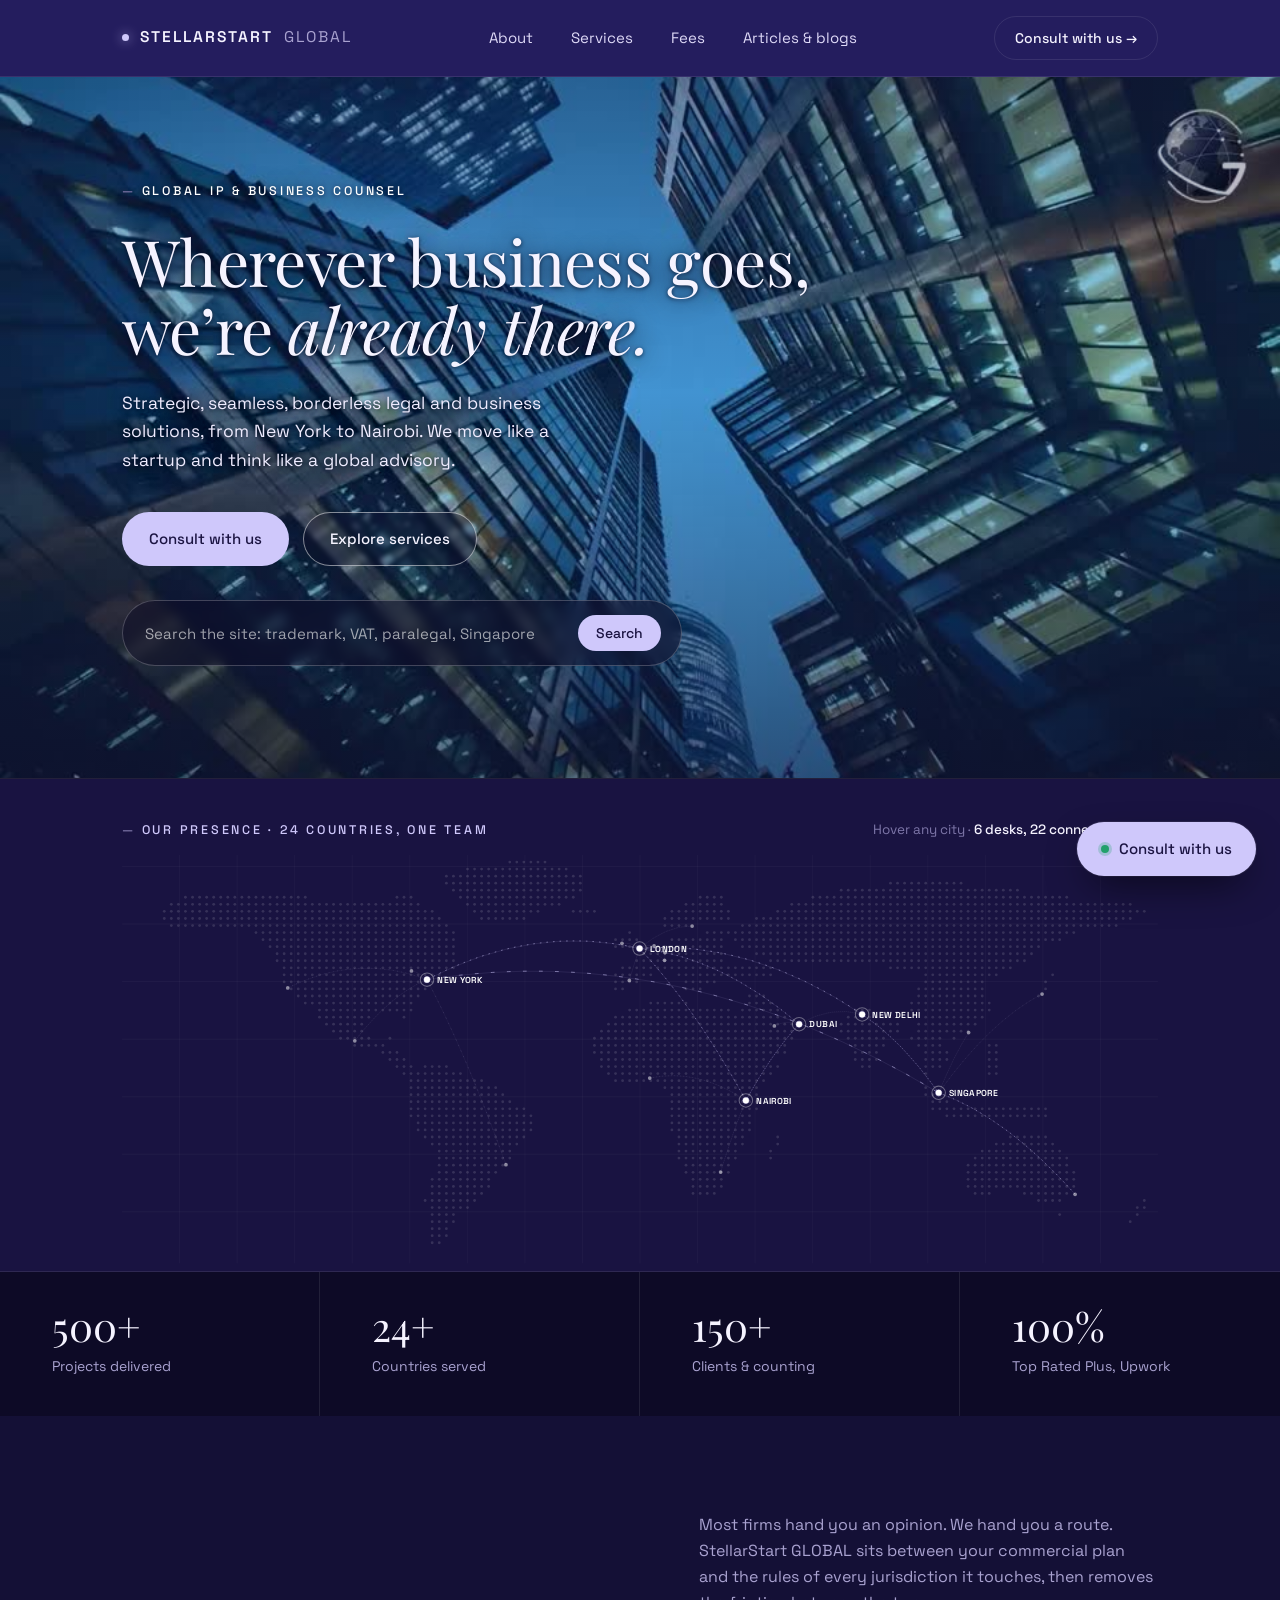
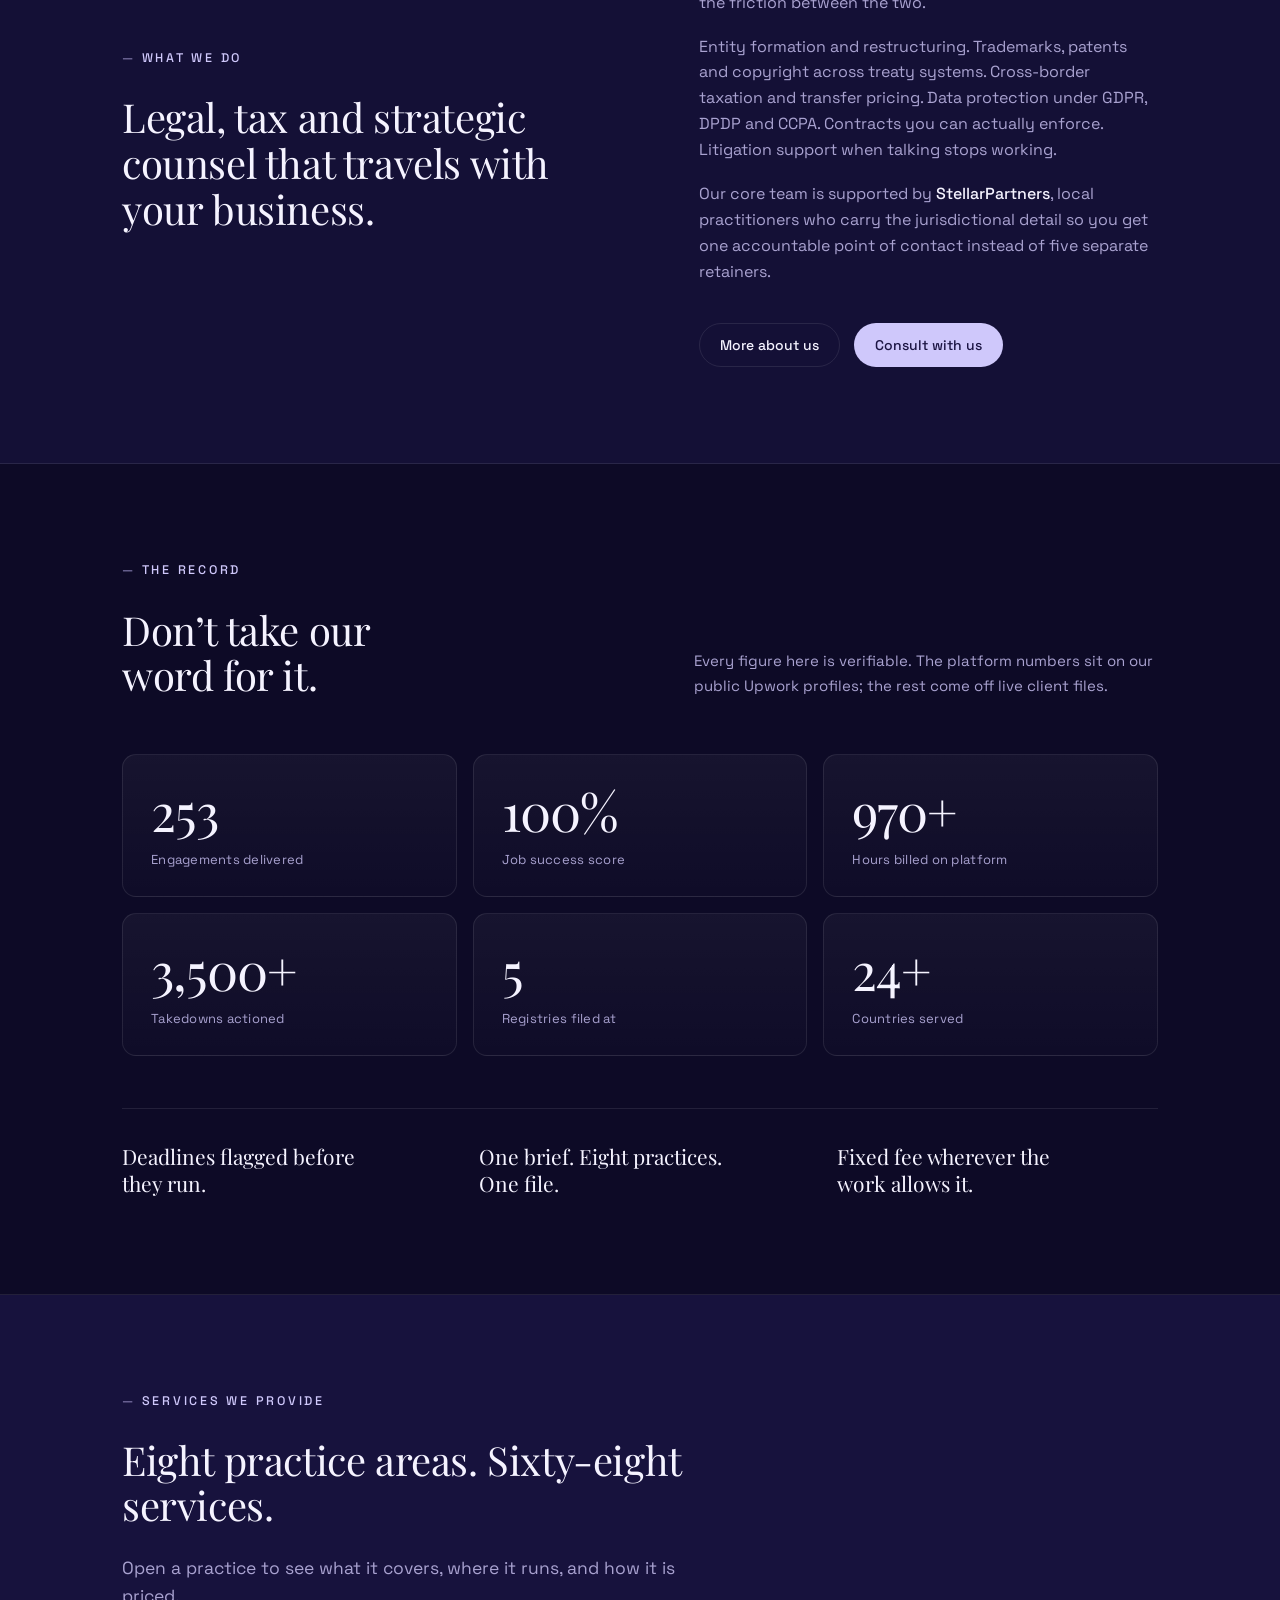
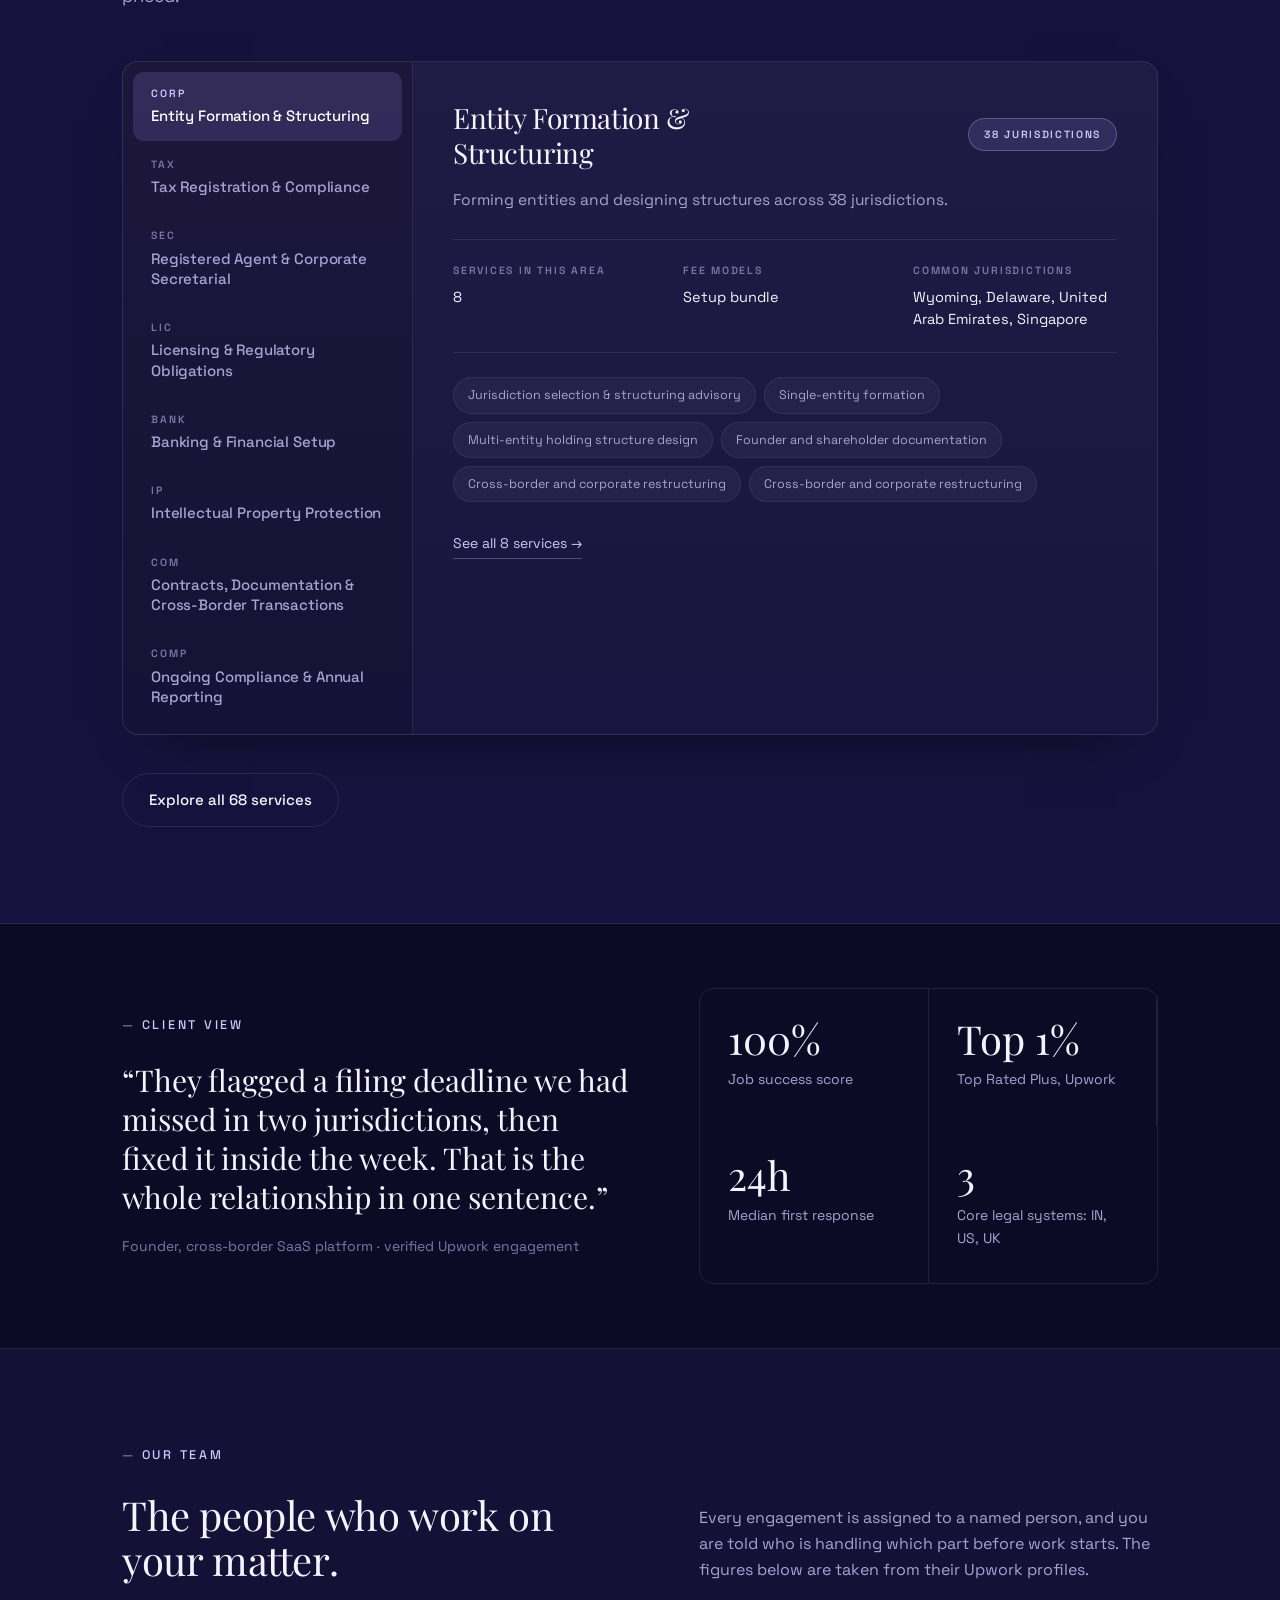
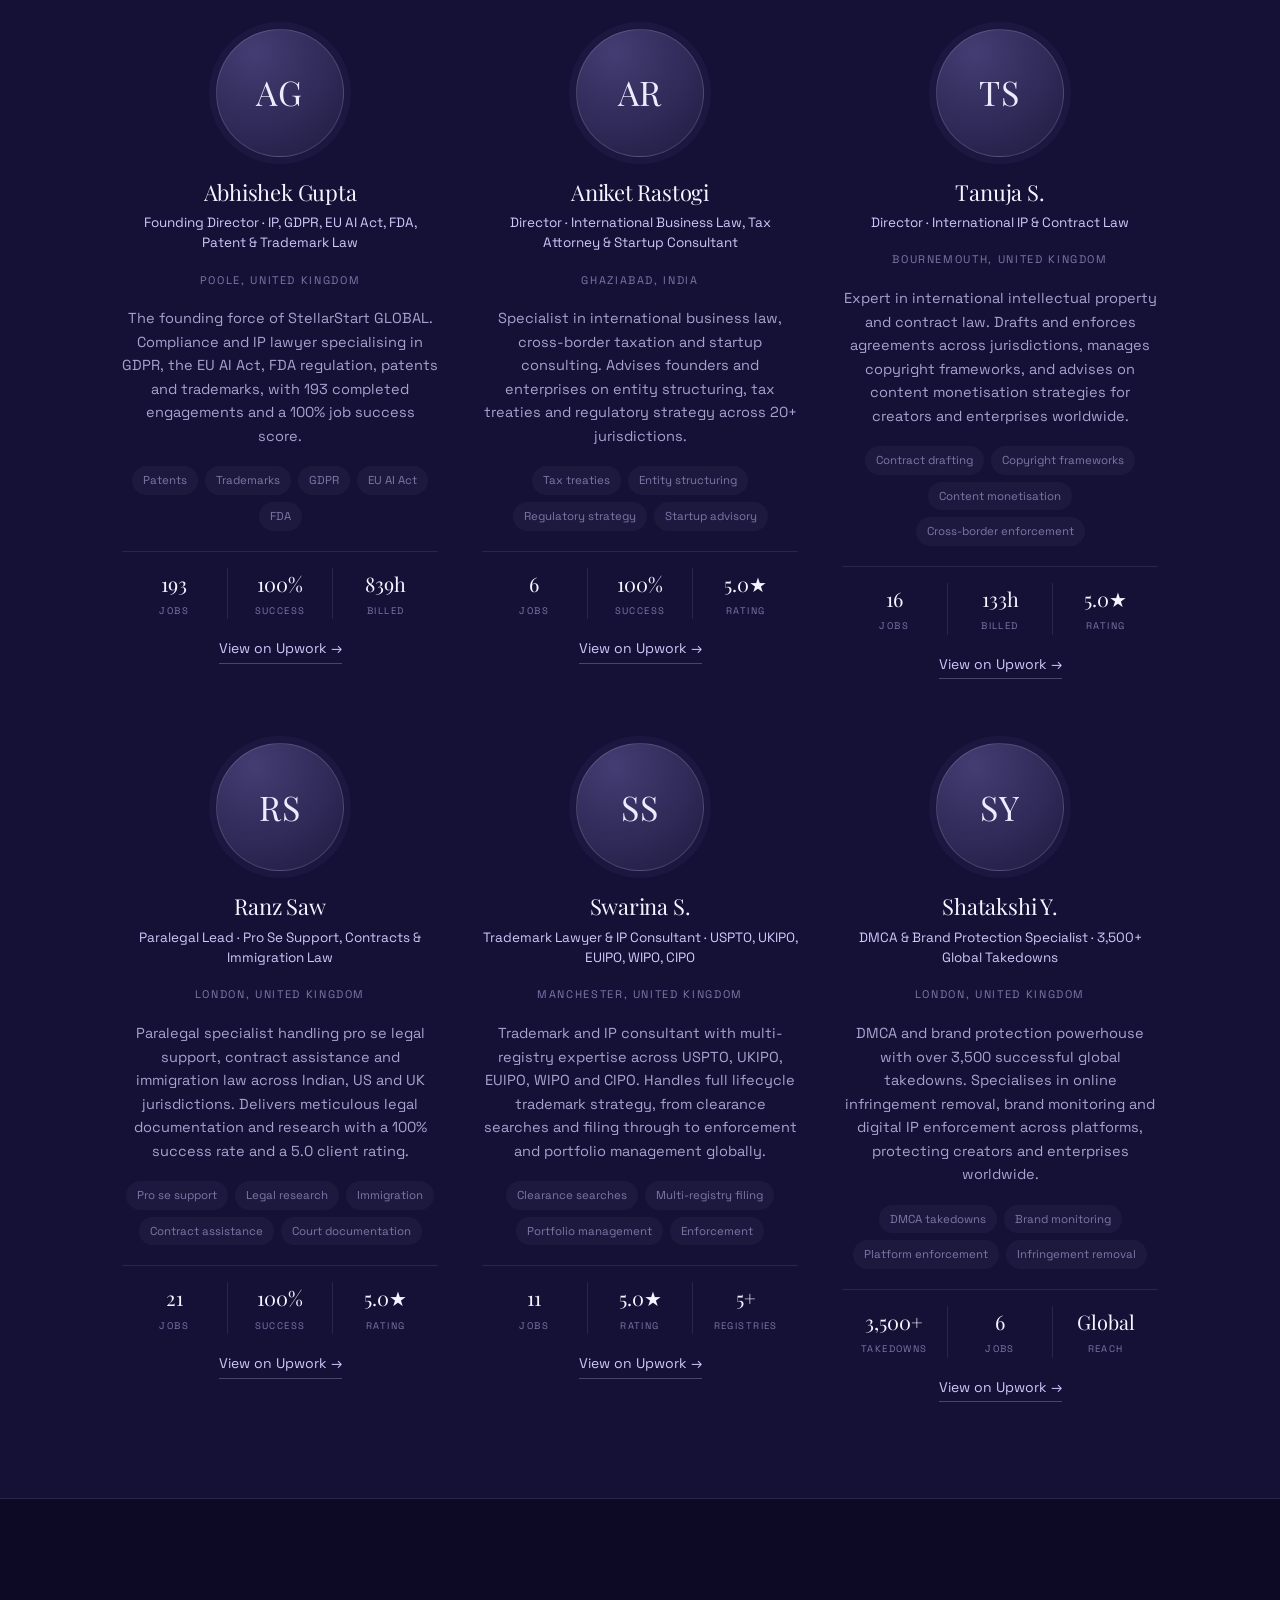
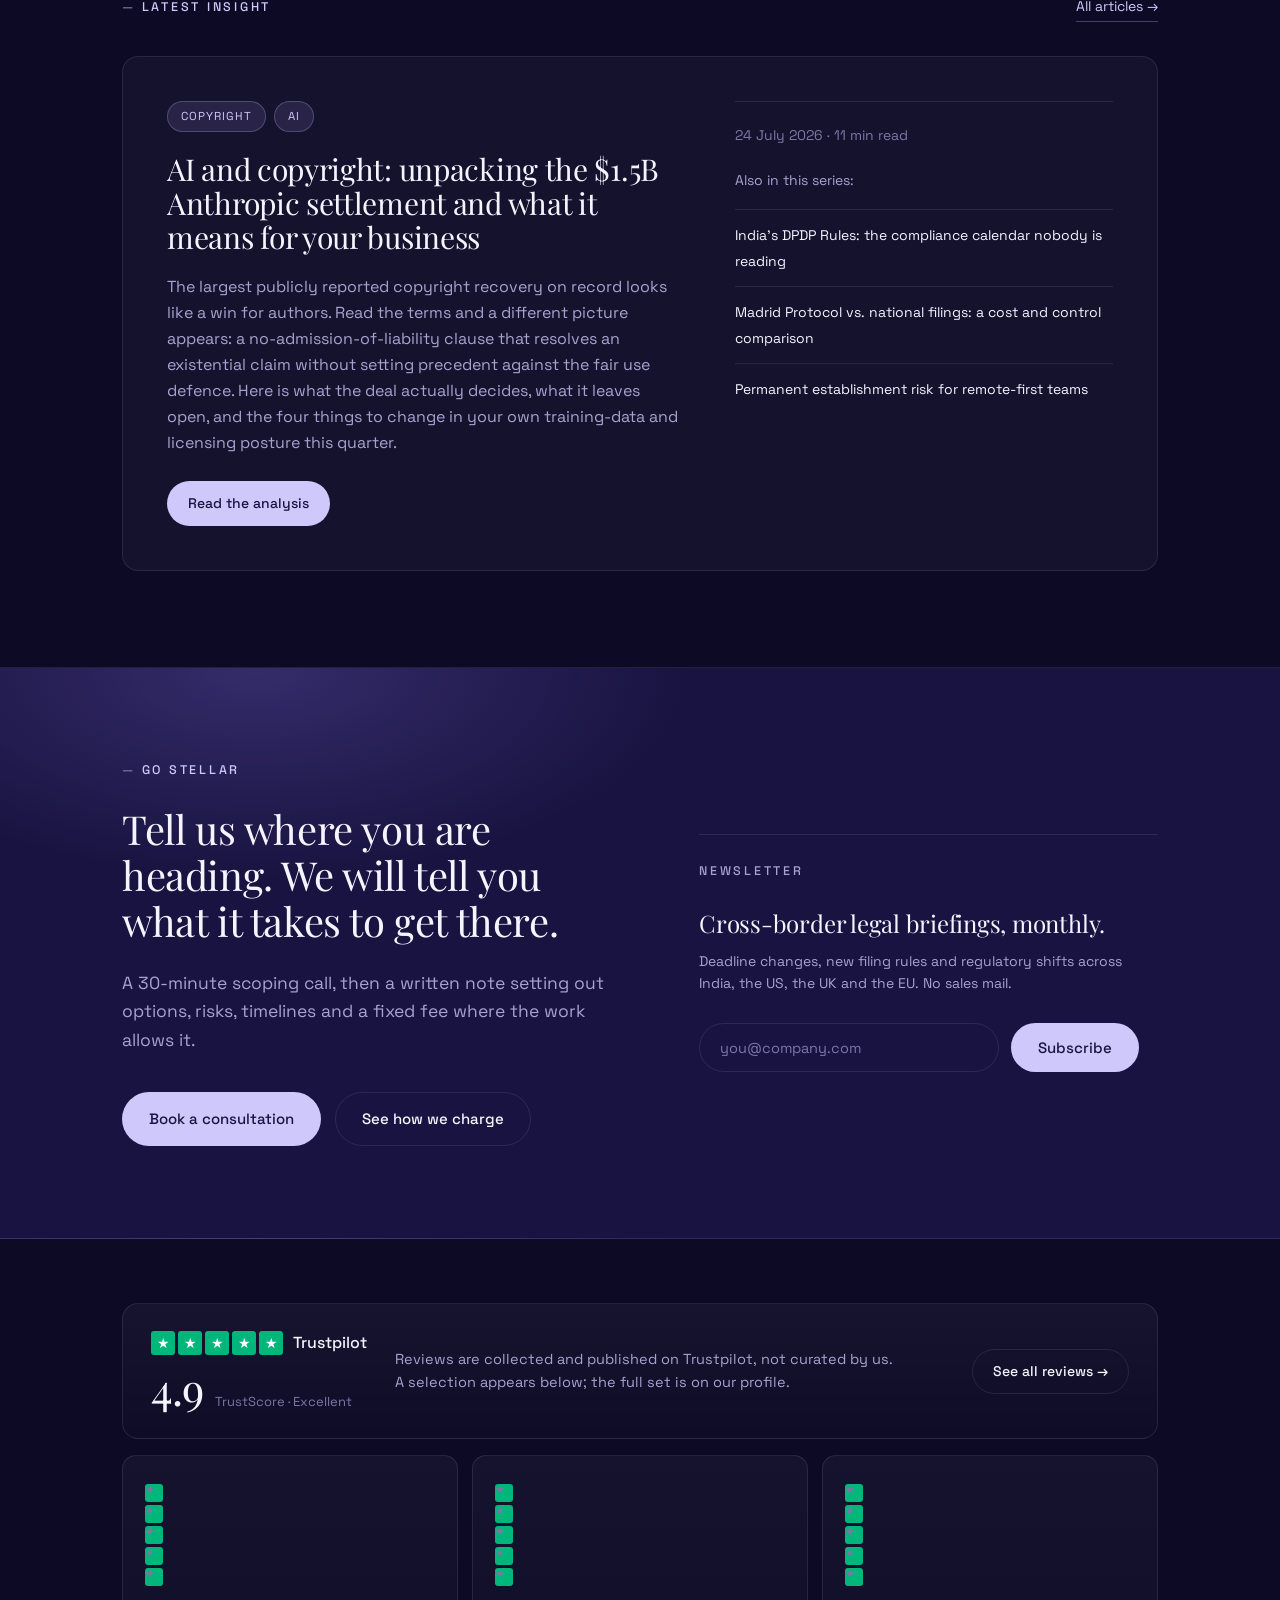
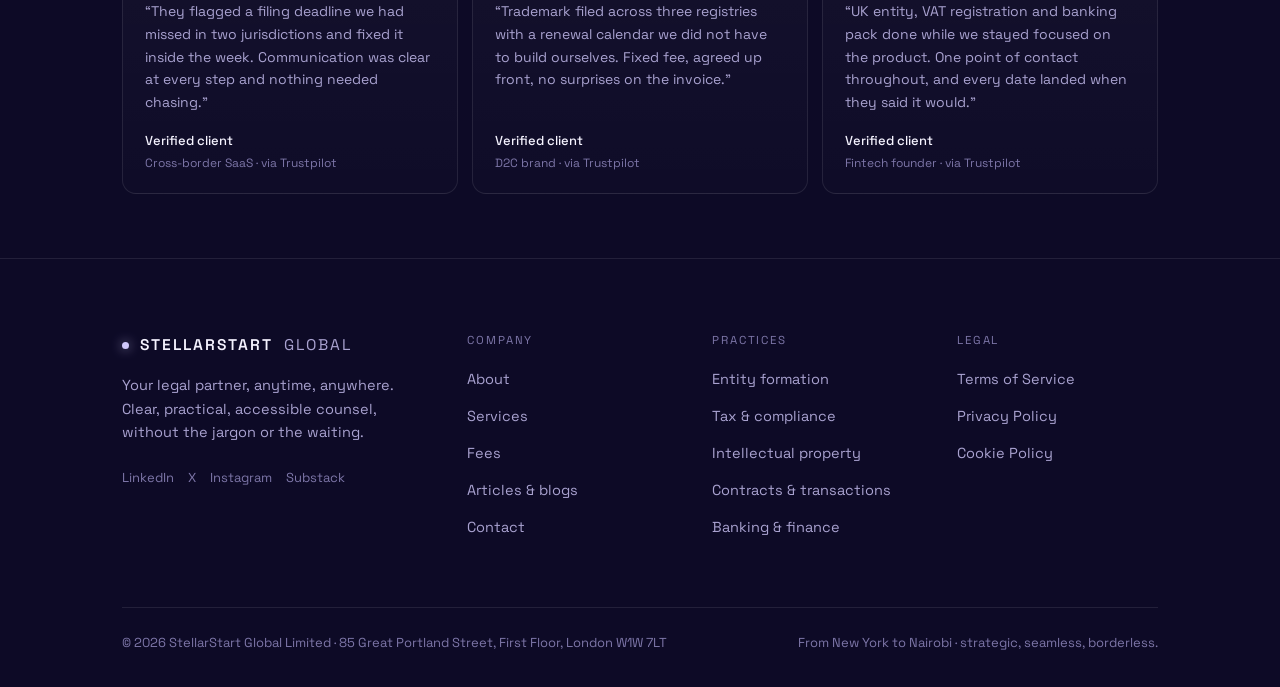
==== index.html @ 302c0da2 "First Commit" ====
<!DOCTYPE html>
<html lang="en">
<head>
<meta charset="utf-8">
<meta name="viewport" content="width=device-width, initial-scale=1">
<title>StellarStart GLOBAL · Global IP &amp; Business Counsel</title>
<meta name="description" content="Cross-border IP protection, entity formation, taxation, regulatory compliance and litigation support. UK-headquartered, delivering in 24+ countries through our StellarPartners network.">
<link rel="preconnect" href="https://fonts.googleapis.com">
<link rel="preconnect" href="https://fonts.gstatic.com" crossorigin>
<link href="https://fonts.googleapis.com/css2?family=IBM+Plex+Mono:wght@400;500&amp;family=Playfair+Display:ital,wght@0,400;0,500;1,400&amp;family=Space+Grotesk:wght@400;500;600&amp;display=swap" rel="stylesheet">
<style>
/* ==========================================================================
   StellarStart GLOBAL — design system
   Palette, type and layout primitives extracted from the approved homepage
   layout. Every page loads this one file.
   ========================================================================== */

:root{
  /* Surfaces (dark indigo stack, lightest at the top of the page) */
  --nav:        #241d5e;
  --hero:       #1e1750;
  --hero-2:     #191341;
  --panel:      #141036;
  --panel-2:    #17123d;
  --deep:       #0d0a26;

  /* Ink */
  --text:       #f5f3ff;
  --muted:      #a9a2d0;
  --muted-dim:  #7d76a8;

  /* Accent */
  --accent:     #cfc8fb;
  --accent-2:   #a99cf5;
  --accent-ink: #1b1442;

  /* Lines & fills */
  --line:       rgba(255,255,255,.09);
  --line-soft:  rgba(255,255,255,.055);
  --fill:       rgba(255,255,255,.035);
  --fill-2:     rgba(255,255,255,.06);

  /* Type */
  --serif: "Playfair Display", "Iowan Old Style", Georgia, "Times New Roman", serif;
  --sans: "Space Grotesk", -apple-system, BlinkMacSystemFont, "Segoe UI", Helvetica, Arial, sans-serif;
  --mono: "IBM Plex Mono", ui-monospace, SFMono-Regular, Menlo, Consolas, monospace;

  /* Metrics */
  --gutter: 52px;
  --max: 1140px;
  --radius: 4px;
}

*,*::before,*::after{ box-sizing:border-box; }

html{ scroll-behavior:smooth; }

body{
  margin:0;
  background:var(--deep);
  color:var(--text);
  font-family:var(--sans);
  font-size:16px;
  line-height:1.62;
  -webkit-font-smoothing:antialiased;
  text-rendering:optimizeLegibility;
}

img,svg,video{ max-width:100%; display:block; }
a{ color:inherit; text-decoration:none; }

/* --------------------------------------------------------------- layout -- */
.wrap{ max-width:var(--max); margin:0 auto; padding:0 var(--gutter); }
.band{ border-bottom:1px solid var(--line); }
.band--hero{ background:var(--hero); }
.band--panel{ background:var(--panel); }
.band--panel2{ background:var(--panel-2); }
.band--deep{ background:var(--deep); }
.pad{ padding:96px 0; }
.pad-sm{ padding:64px 0; }
.pad-lg{ padding:130px 0; }

.grid{ display:grid; gap:34px; }
.g2{ grid-template-columns:repeat(2,1fr); }
.g3{ grid-template-columns:repeat(3,1fr); }
.g4{ grid-template-columns:repeat(4,1fr); }
.split{ display:grid; grid-template-columns:1.05fr .95fr; gap:70px; align-items:center; }
.split--wide{ grid-template-columns:.85fr 1.15fr; }

/* ----------------------------------------------------------------- type -- */
.eyebrow{
  font-size:12.5px;
  letter-spacing:.22em;
  text-transform:uppercase;
  color:var(--accent);
  margin:0 0 26px;
  font-weight:500;
}
.eyebrow::before{ content:"\2014\00a0"; color:var(--muted-dim); }
.eyebrow--plain::before{ content:none; }
.eyebrow--muted{ color:var(--muted); }

h1,h2,h3,h4{ font-family:var(--serif); font-weight:400; letter-spacing:-.01em; margin:0; }
h1{ font-size:clamp(38px,5.2vw,64px); line-height:1.06; }
h2{ font-size:clamp(28px,3.4vw,40px); line-height:1.14; }
h3{ font-size:22px; line-height:1.25; }
h4{ font-size:18px; line-height:1.3; }
em{ font-style:italic; }

.lede{ font-size:17.5px; color:var(--muted); max-width:52ch; margin:26px 0 0; }
.lede--tight{ max-width:44ch; }
p{ margin:0 0 18px; }
p:last-child{ margin-bottom:0; }
.body-copy{ color:var(--muted); }
.body-copy strong{ color:var(--text); font-weight:500; }
.small{ font-size:14px; }
.dim{ color:var(--muted-dim); }
.accent{ color:var(--accent); }

.rule{ height:1px; background:var(--line); border:0; margin:0; }

/* --------------------------------------------------------------- buttons -- */
.btn{
  display:inline-flex; align-items:center; gap:9px;
  font-family:var(--sans); font-size:15px; font-weight:500;
  padding:14px 26px; border-radius:100px;
  border:1px solid transparent; cursor:pointer;
  transition:background .18s ease, border-color .18s ease, color .18s ease, transform .18s ease;
}
.btn:hover{ transform:translateY(-1px); }
.btn--solid{ background:var(--accent); color:var(--accent-ink); }
.btn--solid:hover{ background:#e3defd; }
.btn--ghost{ border-color:var(--line); color:var(--text); }
.btn--ghost:hover{ border-color:rgba(255,255,255,.3); background:var(--fill); }
.btn--sm{ padding:10px 20px; font-size:14px; }
.btn-row{ display:flex; flex-wrap:wrap; gap:14px; margin-top:38px; }

.txtlink{
  display:inline-flex; align-items:center; gap:8px;
  font-size:14px; color:var(--accent);
  border-bottom:1px solid rgba(207,200,251,.28);
  padding-bottom:3px;
  transition:border-color .18s ease;
}
.txtlink:hover{ border-color:var(--accent); }

/* ------------------------------------------------------------------ nav -- */
.nav{
  background:var(--nav);
  border-bottom:1px solid var(--line);
  position:sticky; top:0; z-index:60;
}
.nav__in{
  max-width:var(--max); margin:0 auto;
  padding:0 var(--gutter);
  height:76px;
  display:flex; align-items:center; justify-content:space-between;
}
.logo{ display:flex; align-items:center; gap:11px; font-size:15.5px; letter-spacing:.13em; }
.logo b{ font-weight:600; text-transform:uppercase; }
.logo span{ color:var(--muted); text-transform:uppercase; font-weight:400; }
.logo::before{
  content:""; width:7px; height:7px; border-radius:50%;
  background:var(--accent); box-shadow:0 0 12px rgba(207,200,251,.7);
}
.nav__links{ display:flex; align-items:center; gap:38px; }
.nav__links a{ font-size:15px; color:#ded9f7; transition:color .18s ease; }
.nav__links a:hover,.nav__links a[aria-current="page"]{ color:#fff; }
.nav__toggle{
  display:none; background:none; border:1px solid var(--line);
  border-radius:4px; color:var(--text); padding:7px 11px; cursor:pointer;
}

/* ----------------------------------------------------------------- hero -- */
.hero{
  background:
    radial-gradient(900px 480px at 12% -12%, rgba(140,124,235,.30), transparent 62%),
    radial-gradient(700px 420px at 92% 8%, rgba(88,74,178,.20), transparent 60%),
    var(--hero);
  border-bottom:1px solid var(--line);
  padding:104px 0 112px;
}
.hero--page{ padding:88px 0 92px; }
.hero h1{ max-width:19ch; }
.hero--page h1{ max-width:26ch; }

/* --------------------------------------------------------------- presence -- */
.presence{ background:var(--hero-2); border-bottom:1px solid var(--line); padding:40px 0 8px; }
.presence__head{
  display:flex; align-items:baseline; justify-content:space-between;
  gap:20px; flex-wrap:wrap; margin-bottom:14px;
}
.presence__head .eyebrow{ margin:0; }
.presence__note{ font-size:13.5px; color:var(--muted-dim); }
.presence__note b{ color:var(--text); font-weight:500; }
.map{ position:relative; }
.map svg{ width:100%; height:auto; overflow:visible; }
.map__dot{ fill:rgba(255,255,255,.13); }
.map__pin{ fill:#fff; }
.map__pin-ring{ fill:none; stroke:rgba(255,255,255,.35); }
.map__arc{ fill:none; stroke:rgba(207,200,251,.17); stroke-width:.55; }
.map__arc--minor{ stroke:rgba(255,255,255,.07); stroke-width:.45; }
.map__pin--minor{ fill:rgba(255,255,255,.5); }
/* travelling pulse, positioned frame by frame in stellar.js */
.map__comet{ pointer-events:none; }
.map__halo{ fill:url(#ssGlow); }
.map__core{ fill:#fff; }
.map__tail{ fill:#cfc8fb; }
.map__ping{
  fill:none; stroke:rgba(207,200,251,.75); stroke-width:.7;
  transform-box:fill-box; transform-origin:center;
  animation:map-ping 4.2s ease-out infinite;
}
@keyframes map-ping{
  0%{ r:3; opacity:.7; }
  60%{ r:12; opacity:0; }
  100%{ r:12; opacity:0; }
}
@media (prefers-reduced-motion:reduce){
  .map__ping{ animation:none; opacity:0; }
  .map__comet{ display:none; }
}

/* continuous flow along the corridors */
.map__flow{
  fill:none; stroke:var(--accent); stroke-width:.5;
  stroke-dasharray:.7 2.3; stroke-linecap:butt;
  animation:map-flow 3.2s linear infinite;
}
@keyframes map-flow{ to{ stroke-dashoffset:-3; } }
.map__flow--faint{ stroke:rgba(207,200,251,.28); stroke-width:.4; animation-duration:4.6s; }

/* hero with a video plate behind it */
.hero--video{ position:relative; overflow:hidden; isolation:isolate; }
.hero__vid{
  position:absolute; inset:0; width:100%; height:100%;
  object-fit:cover; z-index:-2; opacity:.42;
}
.hero__scrim{
  position:absolute; inset:0; z-index:-1;
  background:
    linear-gradient(90deg, rgba(30,23,80,.94) 0%, rgba(30,23,80,.72) 45%, rgba(30,23,80,.42) 100%),
    linear-gradient(180deg, rgba(36,29,94,.85) 0%, rgba(30,23,80,.35) 40%, rgba(13,10,38,.9) 100%);
}
@media (max-width:700px){
  .hero__vid{ opacity:.3; }
  .hero__scrim{ background:linear-gradient(180deg, rgba(36,29,94,.9), rgba(13,10,38,.94)); }
}
@media (prefers-reduced-motion:reduce){
  .map__flow{ animation:none; }
  .hero__vid{ display:none; }
}
.map__label{
  font-family:var(--sans); font-size:8.4px; font-weight:600;
  fill:#fff; letter-spacing:.04em;
}
.map__tip{
  position:absolute; pointer-events:none; opacity:0;
  transform:translate(-50%,-130%);
  background:var(--deep); border:1px solid var(--line);
  padding:9px 13px; border-radius:4px; min-width:150px;
  transition:opacity .15s ease;
}
.map__tip.on{ opacity:1; }
.map__tip b{ display:block; font-size:13px; }
.map__tip span{ font-size:11.5px; color:var(--muted); }

/* ---------------------------------------------------------------- stats -- */
.stats{
  display:grid; grid-template-columns:repeat(4,1fr);
  background:var(--deep);
}
.stats__cell{
  padding:34px var(--gutter) 38px;
  border-right:1px solid var(--line);
}
.stats__cell:last-child{ border-right:0; }
.stats__n{ font-family:var(--serif); font-size:40px; line-height:1; }
.stats__k{ font-size:14px; color:var(--muted); margin-top:9px; }
.stats--boxed{ border:1px solid var(--line); background:transparent; }
.stats--boxed .stats__cell{ padding:30px 28px 34px; }

/* ---------------------------------------------------------------- cards -- */
.card{
  border:1px solid var(--line);
  background:var(--fill);
  padding:32px 30px 34px;
  transition:border-color .2s ease, background .2s ease, transform .2s ease;
}
.card:hover{ border-color:rgba(255,255,255,.2); background:var(--fill-2); transform:translateY(-2px); }
.card__no{
  font-family:var(--serif); font-size:14px; color:var(--accent);
  letter-spacing:.08em; margin-bottom:18px;
}
.card h3{ margin-bottom:12px; }
.card p{ color:var(--muted); font-size:15px; }
.card__foot{ margin-top:22px; }

.tag{
  display:inline-block; font-size:11px; letter-spacing:.14em;
  text-transform:uppercase; color:var(--accent);
  border:1px solid rgba(207,200,251,.26);
  border-radius:100px; padding:4px 12px;
}
.tag-row{ display:flex; flex-wrap:wrap; gap:8px; }

/* Feature list with hairline separators */
.hairlist{ border-top:1px solid var(--line); }
.hairlist__row{
  display:grid; grid-template-columns:210px 1fr;
  gap:40px; padding:30px 0;
  border-bottom:1px solid var(--line);
}
.hairlist__row h3{ font-size:20px; }
.hairlist__row p{ color:var(--muted); font-size:15px; }

/* ------------------------------------------------------------- portraits -- */
.person{ border:1px solid var(--line); background:var(--fill); }
.person__img{
  aspect-ratio:4/5; background:
    linear-gradient(160deg, rgba(169,156,245,.22), rgba(255,255,255,.03));
  display:flex; align-items:flex-end; justify-content:center;
  color:var(--muted-dim); font-size:12px; letter-spacing:.14em;
  text-transform:uppercase; padding-bottom:16px;
}
.person__body{ padding:22px 24px 26px; }
.person__body h3{ font-size:19px; }
.person__role{ font-size:13.5px; color:var(--muted); margin-top:10px; }

/* -------------------------------------------------------------- articles -- */
.feature{
  display:grid; grid-template-columns:1.15fr .85fr; gap:56px;
  border:1px solid var(--line); background:var(--fill); padding:44px;
}
.article{
  border-top:1px solid var(--line);
  padding:30px 0;
  display:grid; grid-template-columns:120px 1fr 140px; gap:34px; align-items:start;
}
.article:last-child{ border-bottom:1px solid var(--line); }
.article__date{ font-size:13px; color:var(--muted-dim); padding-top:4px; }
.article h3{ font-size:21px; margin-bottom:10px; }
.article p{ color:var(--muted); font-size:14.5px; margin:0; }
.article__cta{ text-align:right; padding-top:5px; }

/* ---------------------------------------------------------------- filter -- */
.toolbar{
  display:flex; flex-wrap:wrap; gap:12px; align-items:center;
  justify-content:space-between; padding:24px 0 26px;
  border-bottom:1px solid var(--line);
}
.chips{ display:flex; flex-wrap:wrap; gap:8px; }
.chip{
  font-family:var(--sans); font-size:13px; color:var(--muted);
  background:transparent; border:1px solid var(--line);
  border-radius:100px; padding:8px 17px; cursor:pointer;
  transition:all .18s ease;
}
.chip:hover{ color:var(--text); border-color:rgba(255,255,255,.26); }
.chip[aria-pressed="true"]{ background:var(--accent); border-color:var(--accent); color:var(--accent-ink); }
.search{
  display:flex; align-items:center; gap:10px;
  border:1px solid var(--line); border-radius:100px; padding:9px 18px;
  min-width:250px;
}
.search input{
  background:none; border:0; outline:0; color:var(--text);
  font-family:var(--sans); font-size:14px; width:100%;
}
.search input::placeholder{ color:var(--muted-dim); }
.empty{ padding:70px 0; text-align:center; color:var(--muted-dim); }

/* ----------------------------------------------------------------- table -- */
.table{ width:100%; border-collapse:collapse; font-size:15px; }
.table th{
  text-align:left; font-family:var(--sans); font-weight:500;
  font-size:11.5px; letter-spacing:.16em; text-transform:uppercase;
  color:var(--muted-dim); padding:0 18px 14px 0;
  border-bottom:1px solid var(--line);
}
.table td{
  padding:19px 18px 19px 0; border-bottom:1px solid var(--line);
  color:var(--muted); vertical-align:top;
}
.table td:first-child{ color:var(--text); }
.table td b{ color:var(--text); font-weight:500; }

/* ------------------------------------------------------------ legal docs -- */
.doc{ display:grid; grid-template-columns:250px 1fr; gap:70px; align-items:start; }
.toc{ position:sticky; top:110px; border-left:1px solid var(--line); padding-left:22px; }
.toc p{ font-size:11.5px; letter-spacing:.16em; text-transform:uppercase; color:var(--muted-dim); margin-bottom:16px; }
.toc a{ display:block; font-size:14px; color:var(--muted); padding:6px 0; transition:color .16s ease; }
.toc a:hover{ color:var(--accent); }
.doc__body{ max-width:70ch; }
.doc__body h2{ font-size:26px; margin:52px 0 16px; scroll-margin-top:110px; }
.doc__body h2:first-child{ margin-top:0; }
.doc__body h3{ font-size:17px; margin:28px 0 10px; font-family:var(--sans); font-weight:600; }
.doc__body p,.doc__body li{ color:var(--muted); font-size:15.5px; }
.doc__body ul,.doc__body ol{ padding-left:22px; margin:0 0 18px; }
.doc__body li{ margin-bottom:9px; }
.doc__body a{ color:var(--accent); border-bottom:1px solid rgba(207,200,251,.3); }
.notice{
  border:1px solid rgba(207,200,251,.28);
  background:rgba(169,156,245,.07);
  padding:20px 22px; font-size:14.5px; color:var(--muted);
}
.notice b{ color:var(--text); }

/* ------------------------------------------------------------------- CTA -- */
.cta{
  background:
    radial-gradient(700px 340px at 20% 0%, rgba(140,124,235,.24), transparent 62%),
    var(--hero-2);
  border-bottom:1px solid var(--line);
  padding:92px 0;
}
.cta h2{ max-width:22ch; }

.subscribe{ display:flex; gap:12px; margin-top:28px; max-width:440px; }
.subscribe input{
  flex:1; background:transparent; border:1px solid var(--line);
  border-radius:100px; padding:13px 20px; color:var(--text);
  font-family:var(--sans); font-size:14.5px; outline:0;
}
.subscribe input:focus{ border-color:rgba(207,200,251,.5); }
.subscribe input::placeholder{ color:var(--muted-dim); }

/* ---------------------------------------------------------------- footer -- */
.foot{ background:var(--deep); padding:74px 0 34px; }
.foot__top{ display:grid; grid-template-columns:1.5fr 1fr 1fr 1fr; gap:44px; }
.foot h4{ font-family:var(--sans); font-size:11.5px; letter-spacing:.16em; text-transform:uppercase; color:var(--muted-dim); margin-bottom:18px; }
.foot ul{ list-style:none; margin:0; padding:0; }
.foot li{ margin-bottom:11px; }
.foot li a{ font-size:14.5px; color:var(--muted); transition:color .16s ease; }
.foot li a:hover{ color:var(--text); }
.foot__blurb{ font-size:14.5px; color:var(--muted); max-width:36ch; margin-top:16px; }
.foot__social{ display:flex; gap:14px; margin-top:22px; }
.foot__social a{ font-size:13px; color:var(--muted-dim); }
.foot__social a:hover{ color:var(--accent); }
.foot__bar{
  margin-top:56px; padding-top:24px; border-top:1px solid var(--line);
  display:flex; justify-content:space-between; gap:20px; flex-wrap:wrap;
  font-size:13px; color:var(--muted-dim);
}

/* ==========================================================================
   REASONS  —  one grid, one baseline. Numeral column right-aligned so the
   figures and the copy share a single clean gutter.
   ========================================================================== */
.reasons{ max-width:900px; }
.reason{
  display:grid; grid-template-columns:104px minmax(0,1fr);
  gap:0 40px; align-items:start;
  padding:36px 0 38px; border-top:1px solid var(--line-soft);
}
.reason:first-child{ border-top:0; padding-top:0; }
.reason__n{
  font-family:var(--serif); font-size:52px; line-height:1;
  text-align:right; margin-top:-6px;
  color:transparent; -webkit-text-stroke:1px rgba(207,200,251,.34);
  letter-spacing:-.03em; user-select:none;
  transition:-webkit-text-stroke-color .3s ease;
}
.reason:hover .reason__n{ -webkit-text-stroke-color:rgba(207,200,251,.7); }
.reason__mark{ display:none; }
.reason h3{ font-size:27px; line-height:1.2; letter-spacing:-.015em; }
.reason__pull{
  font-family:var(--serif); font-style:italic; font-size:18px;
  color:var(--accent); opacity:.8; margin:8px 0 14px;
}
.reason p{ color:var(--muted); font-size:16px; max-width:62ch; }

/* ==========================================================================
   DOSSIER  —  practices. Rounded, level, quiet colour.
   ========================================================================== */
.dossier{
  display:grid; grid-template-columns:290px 1fr;
  border:1px solid var(--line); border-radius:16px; overflow:hidden;
  background:linear-gradient(180deg, rgba(255,255,255,.04), rgba(255,255,255,.015));
  box-shadow:0 24px 60px -40px rgba(0,0,0,.85);
}
.dossier__tabs{ border-right:1px solid var(--line); padding:10px; background:rgba(0,0,0,.14); }
.tab{
  position:relative; display:block; width:100%; text-align:left; cursor:pointer;
  background:none; border:0; border-radius:11px;
  padding:15px 18px; margin-bottom:2px; color:var(--muted);
  font-family:var(--sans); font-size:15px; font-weight:500; line-height:1.35;
  letter-spacing:-.01em;
  transition:background .2s ease, color .2s ease;
}
.tab .code{
  display:block; font-family:var(--sans); font-size:10.5px; font-weight:600;
  letter-spacing:.2em; color:var(--muted-dim); margin-bottom:5px;
}
.tab:hover{ color:var(--text); background:rgba(255,255,255,.05); }
.tab[aria-selected="true"]{ background:rgba(169,156,245,.16); color:#fff; }
.tab[aria-selected="true"] .code{ color:var(--accent); }
.dossier__panel{ padding:38px 40px 40px; }
.dossier__panel[hidden]{ display:none; }
.dossier__top{
  display:flex; align-items:center; justify-content:space-between; gap:24px;
  margin-bottom:18px;
}
.dossier__panel h3{ font-size:28px; max-width:20ch; letter-spacing:-.015em; }
.stamp{
  flex:none; border-radius:100px;
  background:rgba(169,156,245,.14); border:1px solid rgba(207,200,251,.28);
  color:var(--accent); font-family:var(--sans); font-size:10.5px; font-weight:600;
  letter-spacing:.16em; padding:7px 15px; white-space:nowrap;
}
.dossier__panel p{ color:var(--muted); font-size:15.5px; max-width:66ch; }
.meta{
  display:grid; grid-template-columns:repeat(3,1fr); gap:26px;
  border-top:1px solid var(--line); border-bottom:1px solid var(--line);
  padding:22px 0; margin:26px 0 24px;
}
.meta dt{
  font-family:var(--sans); font-size:10.5px; font-weight:600; letter-spacing:.17em;
  text-transform:uppercase; color:var(--muted-dim); margin-bottom:8px;
}
.meta dd{ margin:0; font-size:14.5px; color:var(--text); line-height:1.5; }
.subs{ display:flex; flex-wrap:wrap; gap:8px; margin:0 0 28px; padding:0; list-style:none; }
.subs li{
  font-size:12.5px; color:var(--muted);
  background:rgba(255,255,255,.045); border:1px solid rgba(255,255,255,.07);
  border-radius:100px; padding:7px 14px;
}

/* ==========================================================================
   CREW  —  circular portrait, the person underneath it
   ========================================================================== */
.crew{ display:grid; grid-template-columns:repeat(3,1fr); gap:64px 44px; }
.crew__p{ text-align:center; }
.crew__dp{
  width:128px; height:128px; margin:0 auto 22px;
  border-radius:50%; display:grid; place-items:center; overflow:hidden;
  background:radial-gradient(120% 120% at 30% 18%, rgba(169,156,245,.32), rgba(255,255,255,.03));
  border:1px solid rgba(255,255,255,.14);
  box-shadow:0 0 0 7px rgba(169,156,245,.05);
  transition:box-shadow .3s ease, border-color .3s ease, transform .3s ease;
}
.crew__p:hover .crew__dp{
  box-shadow:0 0 0 11px rgba(169,156,245,.1);
  border-color:rgba(207,200,251,.4); transform:translateY(-3px);
}
.crew__dp img{ width:100%; height:100%; object-fit:cover; }
.crew__dp span{ font-family:var(--serif); font-size:34px; color:#efeaff; letter-spacing:.03em; }
.crew__name{ font-family:var(--serif); font-size:22px; line-height:1.2; }
.crew__role{ color:var(--accent); font-size:13.5px; margin-top:8px; line-height:1.5; }
.crew__where{
  font-size:11px; letter-spacing:.15em; text-transform:uppercase;
  color:var(--muted-dim); margin-top:9px;
}
.crew__bio{ color:var(--muted); font-size:14.5px; margin-top:16px; }
.crew__subs{
  margin:14px 0 0; padding:0; list-style:none;
  display:flex; flex-wrap:wrap; justify-content:center; gap:7px;
}
.crew__subs li{
  font-size:11.5px; color:var(--muted-dim);
  background:rgba(255,255,255,.04); border-radius:100px; padding:5px 11px;
}
.crew__stats{
  display:flex; justify-content:center; margin-top:20px;
  border-top:1px solid var(--line); padding-top:16px;
}
.crew__stat{ flex:1; }
.crew__stat + .crew__stat{ border-left:1px solid var(--line); }
.crew__stat b{ display:block; font-family:var(--serif); font-size:20px; font-weight:400; }
.crew__stat span{
  display:block; font-size:9.5px; letter-spacing:.15em; text-transform:uppercase;
  color:var(--muted-dim); margin-top:4px;
}
.crew__p .txtlink{ margin-top:18px; }

/* ------------------------------------------------------------ responsive -- */
@media (max-width:1000px){
  :root{ --gutter:32px; }
  .split,.split--wide,.g3,.g4,.feature,.doc{ grid-template-columns:1fr; gap:36px; }
  .stats{ grid-template-columns:repeat(2,1fr); }
  .stats__cell{ border-bottom:1px solid var(--line); }
  .stats__cell:nth-child(2n){ border-right:0; }
  .foot__top{ grid-template-columns:1fr 1fr; }
  .toc{ position:static; }
  .hairlist__row{ grid-template-columns:1fr; gap:12px; }
  .article{ grid-template-columns:1fr; gap:12px; }
  .article__cta{ text-align:left; }

  .reason{ grid-template-columns:72px minmax(0,1fr); gap:0 24px; }
  .reason__n{ font-size:42px; }
  .dossier{ grid-template-columns:1fr; }
  .dossier__tabs{
    border-right:0; border-bottom:1px solid var(--line);
    display:flex; overflow-x:auto; scrollbar-width:none;
  }
  .dossier__tabs::-webkit-scrollbar{ display:none; }
  .tab{ border-bottom:0; border-right:1px solid var(--line-soft); white-space:nowrap; min-width:180px; }
  .tab[aria-selected="true"]::before{ left:0; right:0; top:auto; bottom:0; width:auto; height:2px; }
  .dossier__panel{ padding:30px 26px 34px; }
  .meta{ grid-template-columns:1fr; gap:16px; }

  .crew{ grid-template-columns:repeat(2,1fr); gap:48px 32px; }
}
@media (max-width:700px){
  .reason{ grid-template-columns:1fr; gap:10px; }
  .reason__n{ text-align:left; font-size:40px; margin-top:0; }
  .reason h3{ font-size:23px; }
  .crew{ grid-template-columns:1fr; gap:52px; }
}
@media (max-width:700px){
  :root{ --gutter:22px; }
  .nav__links{
    display:none; position:absolute; top:76px; left:0; right:0;
    background:var(--nav); border-bottom:1px solid var(--line);
    flex-direction:column; align-items:flex-start; gap:0; padding:10px 22px 22px;
  }
  .nav__links.open{ display:flex; }
  .nav__links a{ padding:12px 0; width:100%; border-bottom:1px solid var(--line-soft); }
  .nav__toggle{ display:block; }
  .g2{ grid-template-columns:1fr; }
  .pad,.pad-lg{ padding:66px 0; }
  .hero{ padding:70px 0 76px; }
  .feature{ padding:28px; }
  .stats{ grid-template-columns:1fr; }
  .stats__cell{ border-right:0; }
  .foot__top{ grid-template-columns:1fr; }
}

/* ==========================================================================
   PROOF  —  replaces the old reasons list. Evidence, not adjectives.
   ========================================================================== */
.proof__head{
  display:grid; grid-template-columns:1.05fr .95fr; gap:60px;
  align-items:end; margin-bottom:56px;
}
.proof__head h2{ max-width:14ch; }
.proof__note{ margin:0; color:var(--muted); font-size:15px; max-width:46ch; }

.proof__grid{ display:grid; grid-template-columns:repeat(3,1fr); gap:16px; }
.proof__tile{
  border:1px solid var(--line); border-radius:14px;
  background:linear-gradient(180deg, rgba(255,255,255,.045), rgba(255,255,255,.012));
  padding:30px 28px 26px;
  transition:border-color .3s ease, transform .3s ease, background .3s ease;
}
.proof__tile:hover{
  border-color:rgba(207,200,251,.34); transform:translateY(-3px);
  background:linear-gradient(180deg, rgba(169,156,245,.12), rgba(255,255,255,.02));
}
.proof__n{
  display:block; font-family:var(--serif); font-weight:400;
  font-size:clamp(38px,4.4vw,52px); line-height:1; letter-spacing:-.02em;
  font-variant-numeric:tabular-nums;
}
.proof__tile span{
  display:block; margin-top:12px; font-size:13px;
  letter-spacing:.02em; color:var(--muted);
}

.proof__lines{
  display:grid; grid-template-columns:repeat(3,1fr); gap:36px;
  margin-top:52px; padding-top:34px; border-top:1px solid var(--line);
}
.proof__lines p{
  margin:0; font-family:var(--serif); font-size:21px; line-height:1.3;
  color:var(--text); max-width:20ch;
}

/* scroll reveal */
[data-reveal]{ opacity:0; transform:translateY(18px); }
[data-reveal].in{
  opacity:1; transform:none;
  transition:opacity .7s cubic-bezier(.2,.7,.3,1), transform .7s cubic-bezier(.2,.7,.3,1);
}
@media (prefers-reduced-motion:reduce){
  [data-reveal]{ opacity:1; transform:none; }
}
@media (max-width:1000px){
  .proof__head{ grid-template-columns:1fr; gap:24px; align-items:start; }
  .proof__grid{ grid-template-columns:repeat(2,1fr); }
  .proof__lines{ grid-template-columns:1fr; gap:20px; }
}
@media (max-width:700px){
  .proof__grid{ grid-template-columns:1fr 1fr; gap:12px; }
  .proof__tile{ padding:22px 20px 20px; }
}

/* ==========================================================================
   V2 BASELINE  —  applied site-wide: rounded, level, soft, no numerals
   ========================================================================== */
.card{
  border:1px solid var(--line); border-radius:14px;
  background:linear-gradient(180deg, rgba(255,255,255,.045), rgba(255,255,255,.012));
  padding:28px 26px 26px;
  transition:border-color .3s ease, transform .3s ease, background .3s ease;
}
.card:hover{
  border-color:rgba(207,200,251,.32); transform:translateY(-3px);
  background:linear-gradient(180deg, rgba(169,156,245,.11), rgba(255,255,255,.02));
}
.card h3{ margin-bottom:12px; letter-spacing:-.015em; }
.card p{ color:var(--muted); font-size:15px; }
.card__no{ display:none; }

.tag{
  display:inline-block; font-size:11.5px; letter-spacing:.09em;
  text-transform:uppercase; color:var(--accent);
  background:rgba(169,156,245,.13); border:1px solid rgba(207,200,251,.24);
  border-radius:100px; padding:5px 13px;
}
.chip{ border-radius:100px; }
.search{ border-radius:100px; }
.notice{ border-radius:12px; }
.stats--boxed{ border-radius:14px; overflow:hidden; }
.feature{ border-radius:16px; }
.person{ border-radius:14px; overflow:hidden; }

/* hairline list used on About and elsewhere: no numerals, tighter copy */
.hairlist__row{ grid-template-columns:270px 1fr; }
.hairlist__row .card__no{ display:none; }

/* ==========================================================================
   SERVICES PAGE
   ========================================================================== */
.packs{ display:grid; grid-template-columns:repeat(3,1fr); gap:16px; }
.pack{
  border:1px solid var(--line); border-radius:14px;
  background:linear-gradient(180deg, rgba(255,255,255,.045), rgba(255,255,255,.012));
  padding:26px 24px 24px; display:flex; flex-direction:column;
  transition:border-color .3s ease, transform .3s ease, background .3s ease;
}
.pack:hover{
  border-color:rgba(207,200,251,.32); transform:translateY(-3px);
  background:linear-gradient(180deg, rgba(169,156,245,.11), rgba(255,255,255,.02));
}
.pack h3{ font-size:20px; letter-spacing:-.015em; }
.pack p{ color:var(--muted); font-size:14.5px; margin:12px 0 0; flex:1; }
.pack__meta{
  margin-top:18px; font-size:12px; letter-spacing:.05em; color:var(--accent);
  background:rgba(169,156,245,.13); border:1px solid rgba(207,200,251,.24);
  border-radius:100px; padding:6px 13px; align-self:flex-start;
}

.filters{
  display:grid; grid-template-columns:1.3fr 1fr 1fr 1fr auto;
  gap:12px; align-items:center;
  padding:18px; border:1px solid var(--line); border-radius:14px;
  background:rgba(0,0,0,.16);
}
.filters input,.filters select{
  width:100%; background:rgba(255,255,255,.04); border:1px solid var(--line);
  border-radius:100px; padding:11px 17px; color:var(--text);
  font-family:var(--sans); font-size:14px; outline:0; appearance:none;
}
.filters select option{ background:#141036; color:var(--text); }
.filters input:focus,.filters select:focus{ border-color:rgba(207,200,251,.5); }
.filters button{
  background:none; border:1px solid var(--line); border-radius:100px;
  color:var(--muted); font-family:var(--sans); font-size:13.5px;
  padding:11px 20px; cursor:pointer; transition:all .2s ease; white-space:nowrap;
}
.filters button:hover{ color:var(--text); border-color:rgba(255,255,255,.3); }
.resultline{ font-size:13.5px; color:var(--muted-dim); padding:20px 0 8px; }
.resultline b{ color:var(--accent); }

.area{ border-bottom:1px solid var(--line); }
.area:first-of-type{ border-top:1px solid var(--line); }
.area__hd{
  width:100%; background:none; border:0; cursor:pointer; text-align:left;
  display:grid; grid-template-columns:1fr auto auto; gap:26px; align-items:center;
  padding:26px 4px; color:inherit; font-family:inherit;
  transition:padding-left .25s ease;
}
.area__hd:hover{ padding-left:12px; }
.area__t{ font-family:var(--serif); font-size:24px; letter-spacing:-.015em; }
.area__s{ display:block; font-family:var(--sans); font-size:14px; color:var(--muted); margin-top:7px; }
.area__c{ font-size:13px; color:var(--muted-dim); white-space:nowrap; }
.area__c b{ color:var(--accent); font-weight:500; }
.area__k{
  width:30px; height:30px; border-radius:50%; border:1px solid var(--line);
  display:grid; place-items:center; color:var(--muted); font-size:17px; line-height:1;
  transition:transform .3s ease, border-color .3s ease, color .3s ease;
}
.area__hd[aria-expanded="true"] .area__k{ transform:rotate(45deg); border-color:rgba(207,200,251,.45); color:var(--accent); }
.area__bd{ display:grid; grid-template-columns:1fr 1fr; gap:14px; padding:6px 0 34px; }
.area__bd[hidden]{ display:none; }

.svc{
  border:1px solid var(--line); border-radius:14px;
  background:linear-gradient(180deg, rgba(255,255,255,.04), rgba(255,255,255,.01));
  padding:24px 24px 22px;
  transition:border-color .3s ease, background .3s ease;
}
.svc:hover{ border-color:rgba(207,200,251,.3); background:linear-gradient(180deg, rgba(169,156,245,.1), rgba(255,255,255,.02)); }
.svc h4{ font-family:var(--serif); font-size:19px; line-height:1.25; letter-spacing:-.01em; }
.svc__brief{ color:var(--muted); font-size:14.5px; margin:12px 0 0; }
.svc__eg{ color:var(--muted-dim); font-size:13px; margin:12px 0 0; }
.svc__meta{ display:flex; flex-wrap:wrap; gap:7px; margin:16px 0 0; }
.svc__fee{
  font-size:11.5px; letter-spacing:.08em; color:var(--accent);
  background:rgba(169,156,245,.14); border:1px solid rgba(207,200,251,.24);
  border-radius:100px; padding:5px 12px;
}
.svc__jur{
  font-size:11.5px; color:var(--muted-dim);
  background:rgba(255,255,255,.04); border:1px solid rgba(255,255,255,.07);
  border-radius:100px; padding:5px 12px;
}

.sectors{ display:grid; grid-template-columns:repeat(3,1fr); gap:14px; }
.sector{
  border:1px solid var(--line); border-radius:14px; padding:22px 22px 20px;
  background:linear-gradient(180deg, rgba(255,255,255,.04), rgba(255,255,255,.01));
  cursor:pointer; text-align:left; font-family:inherit; color:inherit;
  transition:border-color .3s ease, transform .3s ease, background .3s ease;
}
.sector:hover{
  border-color:rgba(207,200,251,.32); transform:translateY(-3px);
  background:linear-gradient(180deg, rgba(169,156,245,.11), rgba(255,255,255,.02));
}
.sector b{ display:block; font-family:var(--serif); font-size:18px; font-weight:400; letter-spacing:-.01em; }
.sector span{ display:block; font-size:13.5px; color:var(--muted); margin-top:9px; }
.sector i{ display:block; font-style:normal; font-size:12.5px; color:var(--accent); margin-top:14px; }

.views{
  display:flex; gap:6px; margin-bottom:22px;
  border-bottom:1px solid var(--line);
}
.view{
  background:none; border:0; border-bottom:2px solid transparent;
  color:var(--muted); font-family:var(--sans); font-size:15px; font-weight:500;
  padding:12px 18px; margin-bottom:-1px; cursor:pointer;
  transition:color .2s ease, border-color .2s ease;
}
.view:hover{ color:var(--text); }
.view[aria-selected="true"]{ color:var(--text); border-bottom-color:var(--accent); }

.regions{ display:grid; gap:44px; }
.region h3{
  display:flex; align-items:baseline; justify-content:space-between; gap:20px;
  font-family:var(--sans); font-size:13px; font-weight:600;
  letter-spacing:.2em; text-transform:uppercase; color:var(--text);
  padding-bottom:16px; border-bottom:1px solid var(--line); margin-bottom:22px;
}
.region h3 span{
  font-size:13px; font-weight:400; letter-spacing:0; text-transform:none;
  color:var(--muted-dim);
}
.jurs{ display:grid; grid-template-columns:repeat(3,1fr); gap:14px; }
.jur{
  border:1px solid var(--line); border-radius:14px; padding:20px 22px;
  background:linear-gradient(180deg, rgba(255,255,255,.04), rgba(255,255,255,.01));
  color:var(--text); font-family:var(--sans); text-align:left; cursor:pointer; width:100%;
  transition:border-color .3s ease, transform .3s ease, background .3s ease;
}
.jur:hover{
  border-color:rgba(207,200,251,.3); transform:translateY(-3px);
  background:linear-gradient(180deg, rgba(169,156,245,.1), rgba(255,255,255,.02));
}
.jur b{ display:block; font-family:var(--serif); font-size:19px; font-weight:400; letter-spacing:-.01em; }
.jur span{ display:block; font-size:13.5px; color:var(--muted); margin-top:8px; }

@media (max-width:1000px){
  .packs,.sectors{ grid-template-columns:repeat(2,1fr); }
  .filters{ grid-template-columns:1fr 1fr; }
  .area__bd{ grid-template-columns:1fr; }
  .jurs{ grid-template-columns:repeat(2,1fr); }
  .area__hd{ grid-template-columns:1fr auto; gap:16px; }
  .area__c{ grid-column:1; }
}
@media (max-width:700px){
  .packs,.sectors,.filters,.jurs{ grid-template-columns:1fr; }
  .views{ overflow-x:auto; }
  .view{ white-space:nowrap; }
  .area__t{ font-size:20px; }
}

/* ==========================================================================
   V3  —  booking button, site search, modals, calculator, reviews
   ========================================================================== */

/* ---------------------------------------------------- floating booking --- */
.book{
  position:fixed; right:24px; bottom:24px; z-index:80;
  display:inline-flex; align-items:center; gap:10px;
  background:var(--accent); color:var(--accent-ink);
  font-family:var(--sans); font-size:15px; font-weight:500;
  padding:15px 24px; border-radius:100px; border:0;
  box-shadow:0 16px 40px -12px rgba(0,0,0,.7), 0 0 0 1px rgba(255,255,255,.08);
  transition:transform .25s ease, background .25s ease, box-shadow .25s ease;
}
.book:hover{ transform:translateY(-3px); background:#e3defd; box-shadow:0 22px 50px -14px rgba(0,0,0,.8); }
.book::before{
  content:""; width:8px; height:8px; border-radius:50%;
  background:#22a06b; box-shadow:0 0 0 3px rgba(34,160,107,.25);
}
.book span{ white-space:nowrap; }
@media (max-width:700px){
  .book{ right:14px; bottom:14px; padding:13px 20px; font-size:14px; }
}

/* ------------------------------------------------------- hero on video --- */
.hero--video{ background:none; }
.hero--video .hero__vid{ opacity:1; }
.hero--video .hero__scrim{
  background:linear-gradient(180deg, rgba(13,10,38,.34) 0%, rgba(13,10,38,.12) 45%, rgba(13,10,38,.55) 100%);
}
.hero--video h1,
.hero--video .eyebrow,
.hero--video .lede{ text-shadow:0 2px 24px rgba(8,6,26,.85), 0 1px 4px rgba(8,6,26,.7); }
.hero--video .lede{ color:#efecff; }
.hero--video .eyebrow{ color:#fff; }
.hero--video .btn--ghost{ border-color:rgba(255,255,255,.5); background:rgba(13,10,38,.28); backdrop-filter:blur(2px); }
@media (max-width:700px){
  .hero--video .hero__scrim{ background:linear-gradient(180deg, rgba(13,10,38,.5), rgba(13,10,38,.72)); }
}

/* --------------------------------------------------------- site search --- */
.sitesearch{ position:relative; max-width:560px; margin:34px 0 0; z-index:30; }
.hero--page .sitesearch{ margin-top:28px; }
.sitesearch__in{
  display:flex; align-items:center; gap:12px;
  background:rgba(13,10,38,.5); border:1px solid rgba(255,255,255,.22);
  border-radius:100px; padding:14px 20px; backdrop-filter:blur(6px);
}
.sitesearch__in:focus-within{ border-color:rgba(207,200,251,.65); }
.sitesearch input{
  flex:1; background:none; border:0; outline:0; color:#fff;
  font-family:var(--sans); font-size:15px;
}
.sitesearch input::placeholder{ color:rgba(255,255,255,.6); }
.sitesearch button{
  background:var(--accent); color:var(--accent-ink); border:0; border-radius:100px;
  font-family:var(--sans); font-size:14px; font-weight:500; padding:9px 18px; cursor:pointer;
}
.sitesearch__out{
  position:absolute; left:0; right:0; top:calc(100% + 10px); z-index:40;
  background:#141036; border:1px solid var(--line); border-radius:14px;
  box-shadow:0 30px 70px -30px rgba(0,0,0,.9); overflow:hidden; display:none;
}
.sitesearch__out.on{ display:block; }
.sitesearch__out a{
  display:block; padding:13px 18px; border-bottom:1px solid var(--line-soft);
  transition:background .18s ease;
}
.sitesearch__out a:last-child{ border-bottom:0; }
.sitesearch__out a:hover{ background:rgba(169,156,245,.12); }
.sitesearch__out b{ display:block; font-size:14.5px; font-weight:500; }
.sitesearch__out span{ display:block; font-size:12.5px; color:var(--muted-dim); margin-top:3px; }
.sitesearch__none{ padding:16px 18px; font-size:13.5px; color:var(--muted-dim); }

/* --------------------------------------------------------------- modal --- */
.modal{
  position:fixed; inset:0; z-index:90; display:none;
  align-items:center; justify-content:center; padding:28px;
  background:rgba(6,4,20,.72); backdrop-filter:blur(4px);
}
.modal.on{ display:flex; }
.modal__box{
  width:min(880px,100%); max-height:82vh; overflow:auto;
  background:#141036; border:1px solid var(--line); border-radius:18px;
  box-shadow:0 40px 90px -40px rgba(0,0,0,.95);
}
.modal__hd{
  position:sticky; top:0; background:#141036; z-index:2;
  display:flex; align-items:flex-start; justify-content:space-between; gap:20px;
  padding:26px 28px 18px; border-bottom:1px solid var(--line);
}
.modal__hd h3{ font-size:24px; letter-spacing:-.015em; }
.modal__hd p{ margin:7px 0 0; font-size:13.5px; color:var(--muted); }
.modal__x{
  flex:none; width:34px; height:34px; border-radius:50%;
  background:none; border:1px solid var(--line); color:var(--muted);
  font-size:17px; line-height:1; cursor:pointer; transition:all .2s ease;
}
.modal__x:hover{ color:var(--text); border-color:rgba(255,255,255,.35); }
.modal__bd{ padding:22px 28px 28px; display:grid; gap:10px; }
.mrow{
  display:grid; grid-template-columns:1fr auto; gap:18px; align-items:start;
  padding:15px 18px; border:1px solid var(--line); border-radius:12px;
  background:rgba(255,255,255,.03);
}
.mrow b{ display:block; font-family:var(--serif); font-size:17px; font-weight:400; }
.mrow span{ display:block; font-size:13px; color:var(--muted); margin-top:6px; }
.mrow em{
  font-style:normal; font-size:11.5px; color:var(--accent); white-space:nowrap;
  background:rgba(169,156,245,.14); border:1px solid rgba(207,200,251,.24);
  border-radius:100px; padding:5px 12px;
}
.modal__ft{ padding:0 28px 26px; }

/* ---------------------------------------------------------- calculator --- */
.calc{ display:grid; grid-template-columns:1.15fr .85fr; gap:26px; align-items:start; }
.calc__panel{
  border:1px solid var(--line); border-radius:16px; padding:26px 26px 24px;
  background:linear-gradient(180deg, rgba(255,255,255,.045), rgba(255,255,255,.012));
}
.calc__row{ display:grid; gap:9px; margin-bottom:20px; }
.calc__row label{ font-size:12px; letter-spacing:.14em; text-transform:uppercase; color:var(--muted-dim); }
.calc__row input,.calc__row select{
  background:rgba(255,255,255,.04); border:1px solid var(--line); border-radius:100px;
  padding:12px 18px; color:var(--text); font-family:var(--sans); font-size:15px; outline:0; appearance:none;
}
.calc__row select option{ background:#141036; }
.calc__row input:focus,.calc__row select:focus{ border-color:rgba(207,200,251,.5); }
.calc__desigs{ display:grid; grid-template-columns:1fr 1fr; gap:8px; max-height:290px; overflow:auto; padding-right:6px; }
.desig{
  display:grid; grid-template-columns:20px 1fr auto; gap:10px; align-items:center;
  padding:9px 12px; border:1px solid var(--line); border-radius:10px;
  background:rgba(255,255,255,.025); font-size:13.5px; cursor:pointer;
}
.desig:hover{ border-color:rgba(207,200,251,.3); }
.desig input{ accent-color:#a99cf5; width:16px; height:16px; }
.desig i{ font-style:normal; font-size:11.5px; color:var(--muted-dim); }
.desig.on{ border-color:rgba(207,200,251,.45); background:rgba(169,156,245,.12); }
.calc__out{ position:sticky; top:110px; }
.calc__total{
  font-family:var(--serif); font-size:clamp(34px,4vw,46px); line-height:1;
  letter-spacing:-.02em; font-variant-numeric:tabular-nums;
}
.calc__lines{ margin:22px 0 0; display:grid; gap:0; }
.calc__line{
  display:flex; justify-content:space-between; gap:16px;
  padding:11px 0; border-bottom:1px solid var(--line-soft); font-size:14px;
}
.calc__line span{ color:var(--muted); }
.calc__line b{ font-weight:500; font-variant-numeric:tabular-nums; }
.calc__note{ font-size:12.5px; color:var(--muted-dim); margin-top:18px; }

/* ----------------------------------------------------------- trustpilot --- */
.tp{
  display:grid; grid-template-columns:auto 1fr auto; gap:28px; align-items:center;
  border:1px solid var(--line); border-radius:16px; padding:26px 28px;
  background:linear-gradient(180deg, rgba(255,255,255,.045), rgba(255,255,255,.012));
}
.tp__score{ display:flex; align-items:baseline; gap:12px; }
.tp__num{ font-family:var(--serif); font-size:44px; line-height:1; letter-spacing:-.02em; }
.tp__of{ font-size:13px; color:var(--muted-dim); }
.tpgrid{ display:grid; grid-template-columns:repeat(3,1fr); gap:14px; margin-top:16px; }
.tprev{
  border:1px solid var(--line); border-radius:14px; padding:22px 22px 20px;
  background:linear-gradient(180deg, rgba(255,255,255,.04), rgba(255,255,255,.01));
  display:flex; flex-direction:column;
}
.tprev__stars{ display:flex; gap:2px; margin-bottom:14px; }
.tprev__stars .tp__star{ width:18px; height:18px; font-size:11px; }
.tprev p{ margin:0; color:var(--muted); font-size:14px; flex:1; }
.tprev b{ display:block; margin-top:16px; font-size:13px; font-weight:500; color:var(--text); }
.tprev span{ display:block; font-size:12px; color:var(--muted-dim); margin-top:3px; }
@media (max-width:1000px){ .tpgrid{ grid-template-columns:1fr; } }
.tp__mark{ display:flex; align-items:center; gap:10px; font-size:16px; font-weight:500; }
.tp__stars{ display:flex; gap:3px; }
.tp__star{
  width:24px; height:24px; background:#00b67a; border-radius:3px;
  display:grid; place-items:center; color:#fff; font-size:14px; line-height:1;
}
.tp p{ margin:0; color:var(--muted); font-size:14.5px; max-width:56ch; }
@media (max-width:1000px){
  .calc{ grid-template-columns:1fr; }
  .calc__out{ position:static; }
  .tp{ grid-template-columns:1fr; gap:18px; }
}
@media (max-width:700px){
  .calc__desigs{ grid-template-columns:1fr; }
  .mrow{ grid-template-columns:1fr; gap:10px; }
}

/* ----------------------------------------------- commitments (about) ----- */
.vows{ display:grid; gap:0; }
.vow{
  display:grid; grid-template-columns:minmax(0,1fr) minmax(0,1.25fr);
  gap:44px; align-items:baseline;
  padding:30px 0; border-bottom:1px solid var(--line-soft);
  transition:padding-left .3s ease;
}
.vow:last-child{ border-bottom:0; }
.vow:hover{ padding-left:14px; }
.vow__t{
  font-family:var(--serif); font-size:clamp(24px,2.9vw,34px); line-height:1.12;
  letter-spacing:-.02em; color:var(--muted); transition:color .3s ease;
}
.vow:hover .vow__t{ color:var(--text); }
.vow p{ margin:0; color:var(--muted); font-size:15.5px; }
@media (max-width:800px){ .vow{ grid-template-columns:1fr; gap:12px; } }

/* --------------------------------------------------- articles redesign --- */
.post{
  display:grid; grid-template-columns:150px minmax(0,1fr) 130px;
  gap:34px; align-items:start;
  padding:26px 20px; border-radius:14px; border:1px solid transparent;
  transition:border-color .3s ease, background .3s ease, transform .3s ease;
}
.post + .post{ margin-top:2px; }
.post:hover{
  border-color:rgba(207,200,251,.28); transform:translateY(-2px);
  background:linear-gradient(180deg, rgba(169,156,245,.1), rgba(255,255,255,.02));
}
.post__meta{ font-size:12.5px; color:var(--muted-dim); padding-top:5px; }
.post__meta b{ display:block; color:var(--accent); font-weight:500; margin-bottom:6px; font-size:11.5px; letter-spacing:.13em; text-transform:uppercase; }
.post h3{ font-size:22px; line-height:1.24; letter-spacing:-.015em; }
.post p{ margin:11px 0 0; color:var(--muted); font-size:14.5px; }
.post__go{ text-align:right; padding-top:6px; font-size:13.5px; color:var(--accent); }
.postgrid{ display:grid; grid-template-columns:repeat(3,1fr); gap:16px; }
@media (max-width:1000px){
  .post{ grid-template-columns:1fr; gap:12px; padding:22px 16px; }
  .post__go{ text-align:left; }
  .postgrid{ grid-template-columns:1fr; }
}

</style>
</head>
<body>

<!-- ============================================================== NAV -->
<header class="nav">
  <div class="nav__in">
    <a class="logo" href="index.html"><b>Stellarstart</b> <span>Global</span></a>
    <nav class="nav__links">
      <a href="about.html">About</a>
      <a href="services.html">Services</a>
      <a href="fee.html">Fees</a>
      <a href="articles.html">Articles &amp; blogs</a>
    </nav>
    <div style="display:flex;align-items:center;gap:14px">
      <a class="btn btn--ghost btn--sm" data-book href="#">Consult with us &rarr;</a>
      <button class="nav__toggle" data-nav-toggle aria-label="Menu">☰</button>
    </div>
  </div>
</header>

<!-- ============================================================= HERO -->
<section class="hero hero--video">
  <video class="hero__vid" autoplay muted loop playsinline preload="auto" aria-hidden="true" tabindex="-1"
    poster="[data-uri]">
    <source src="hero.mp4" type="video/mp4">
    <source src="[data-uri]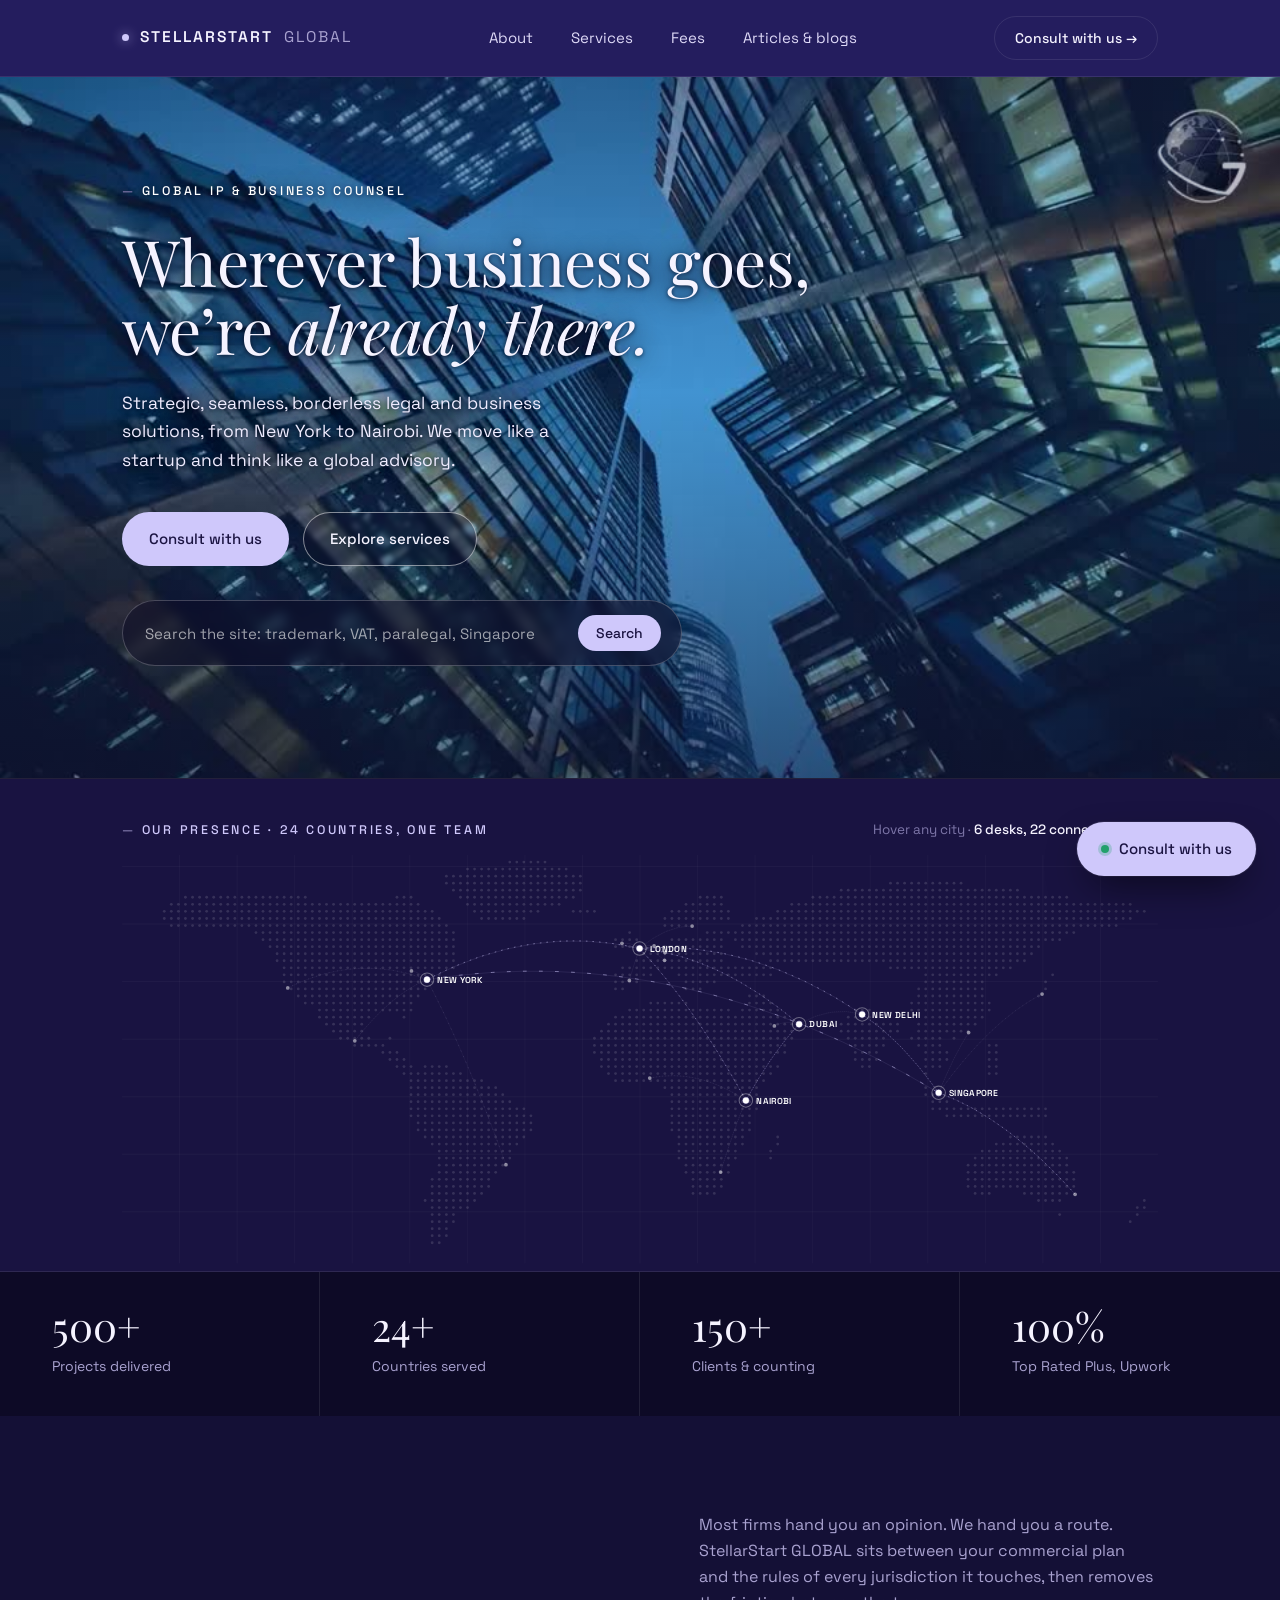
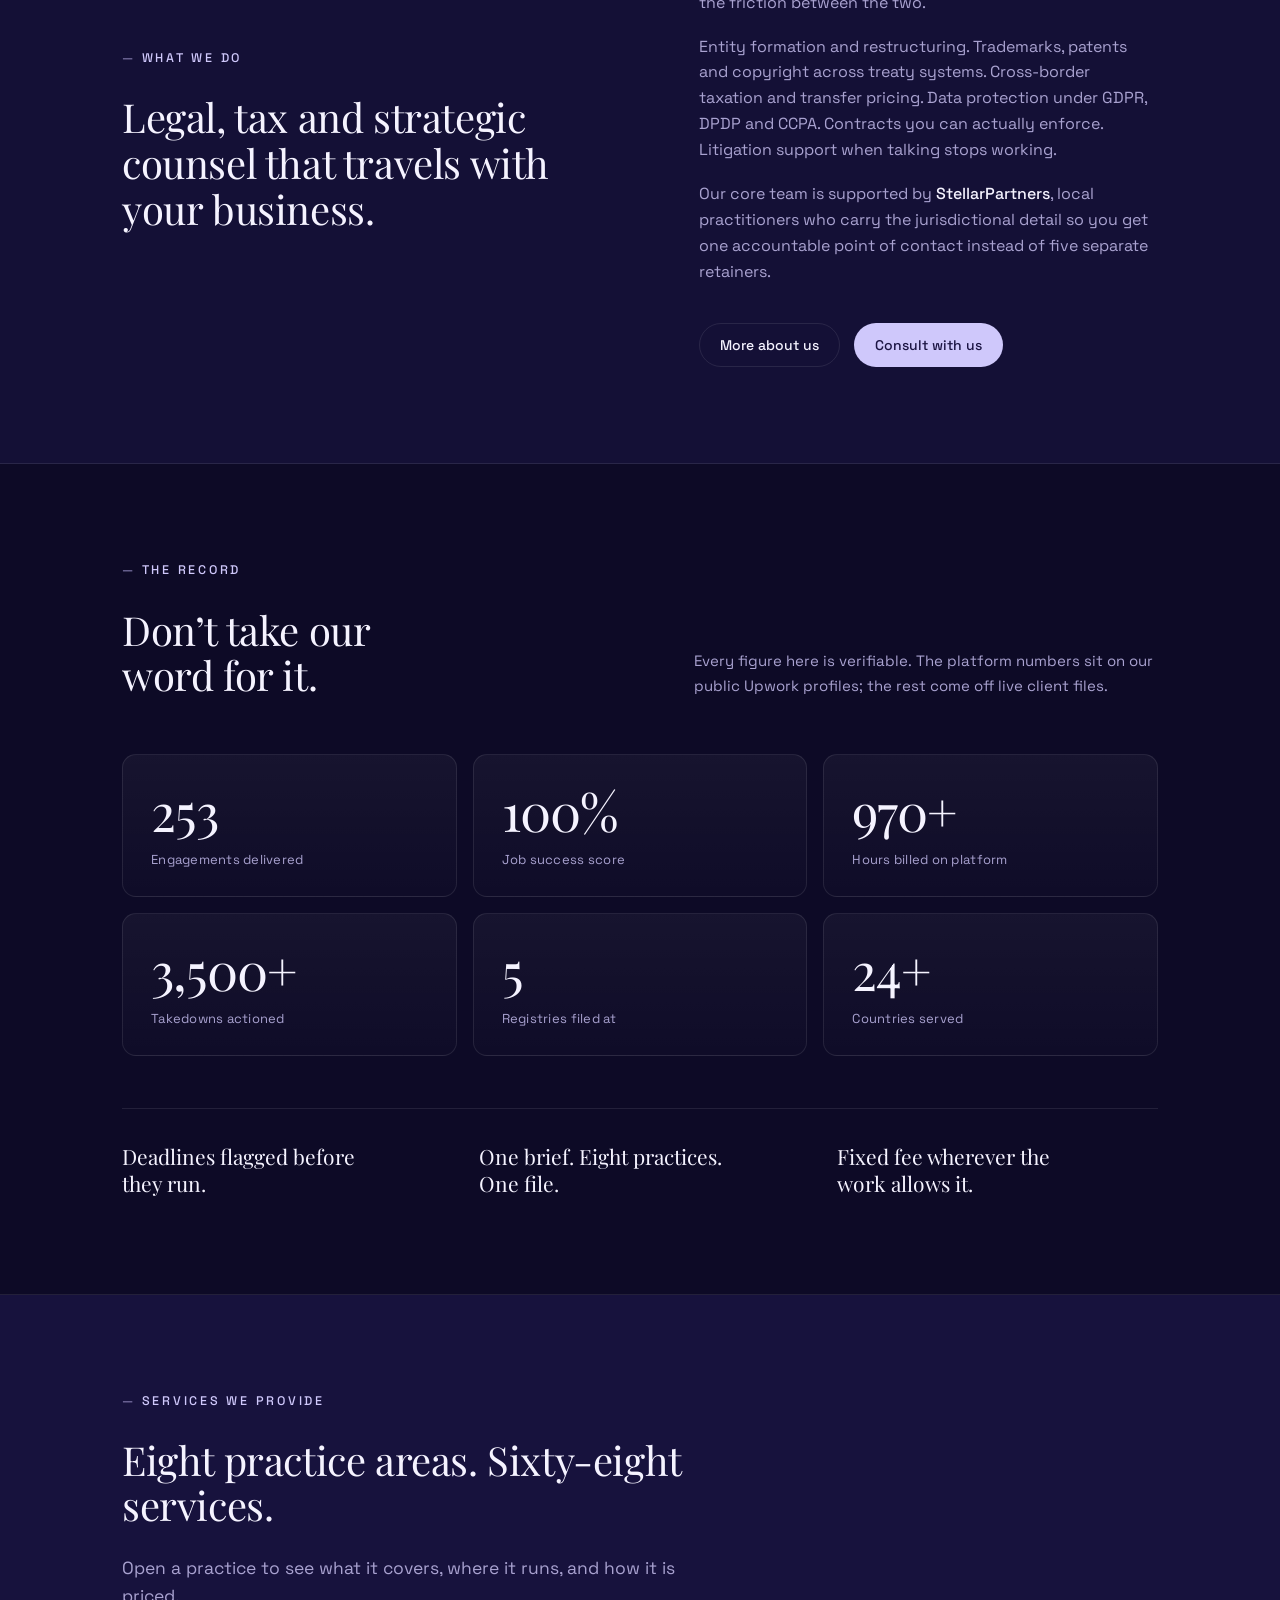
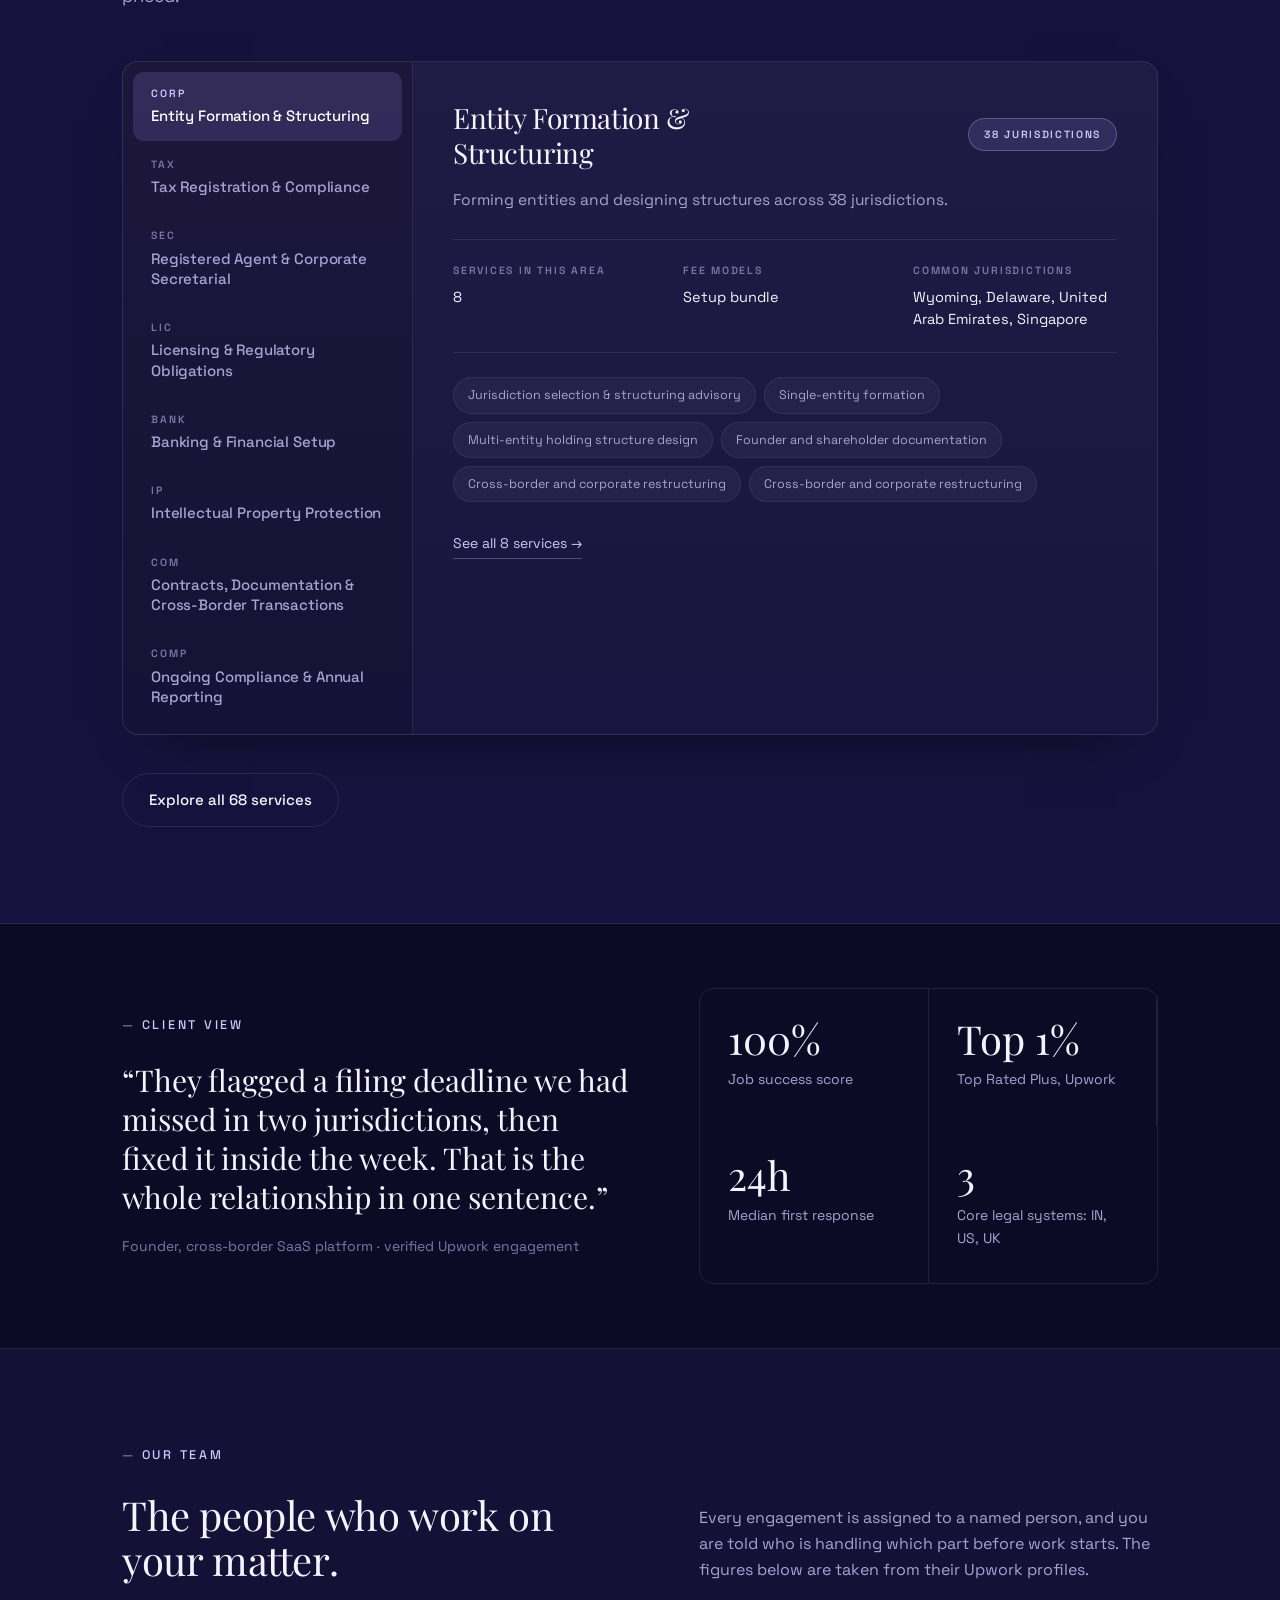
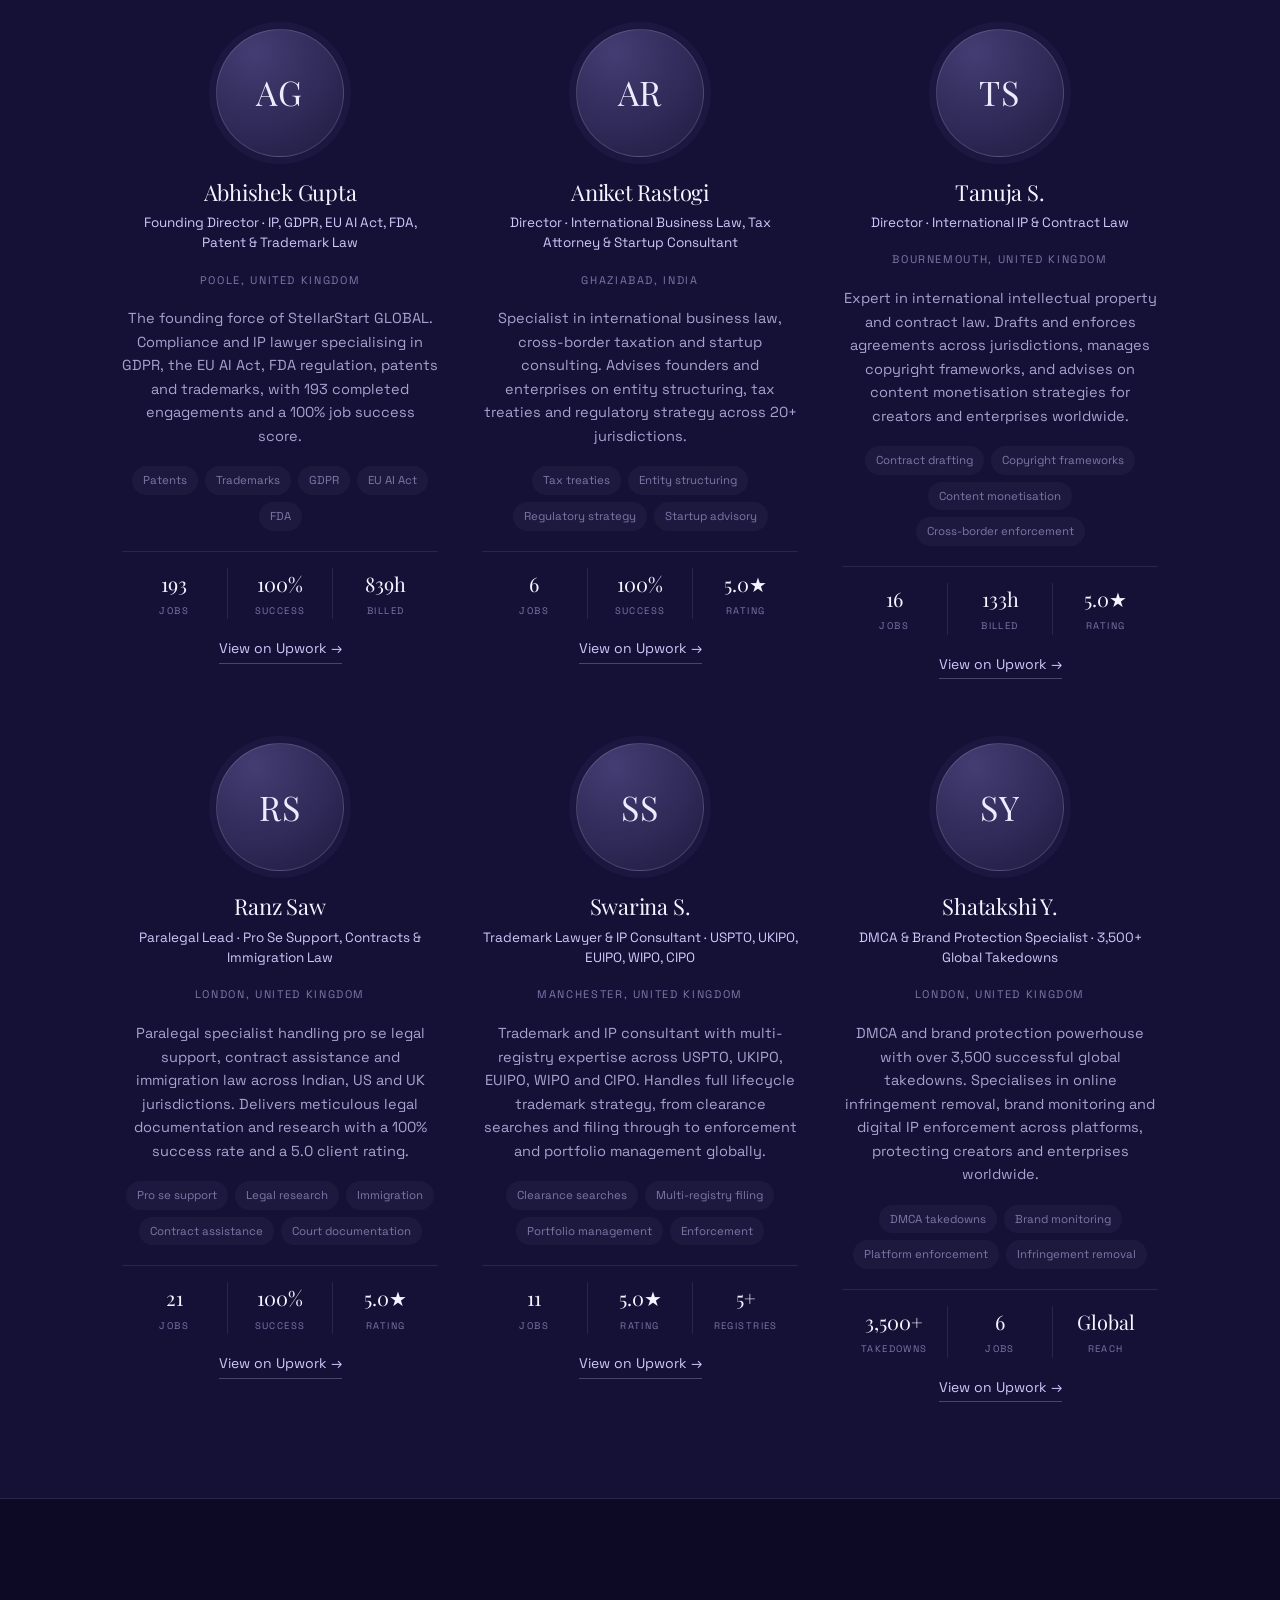
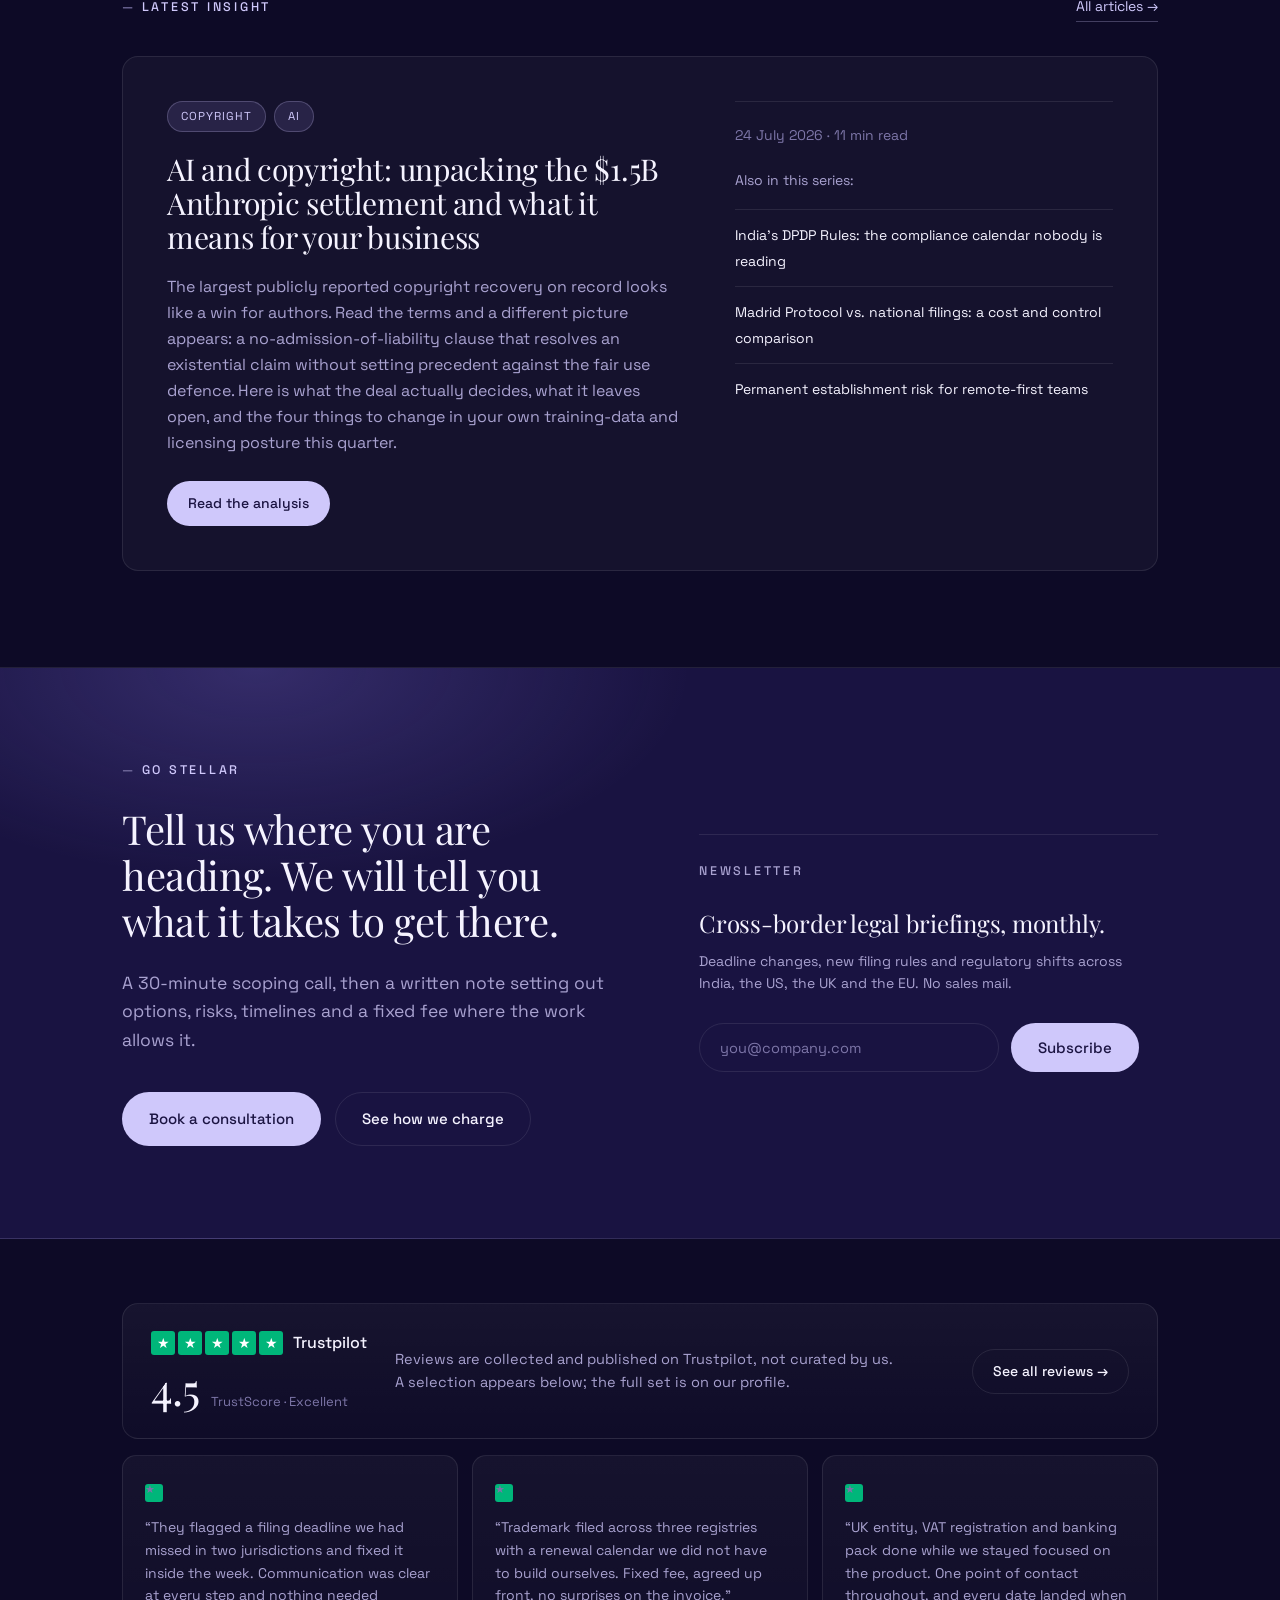
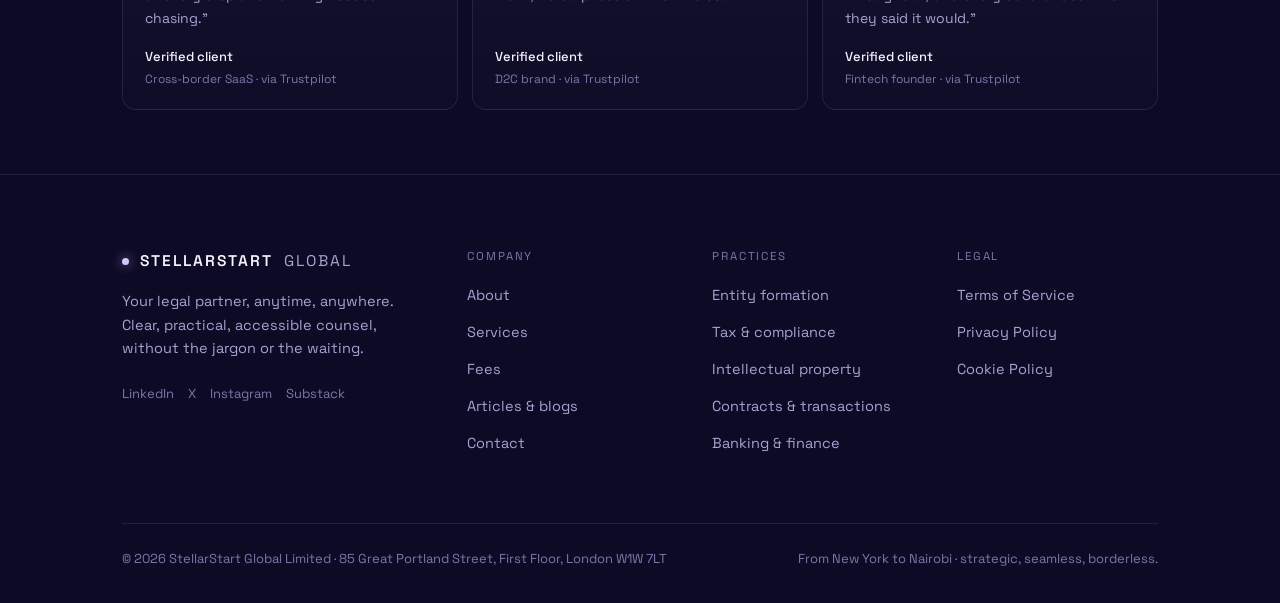
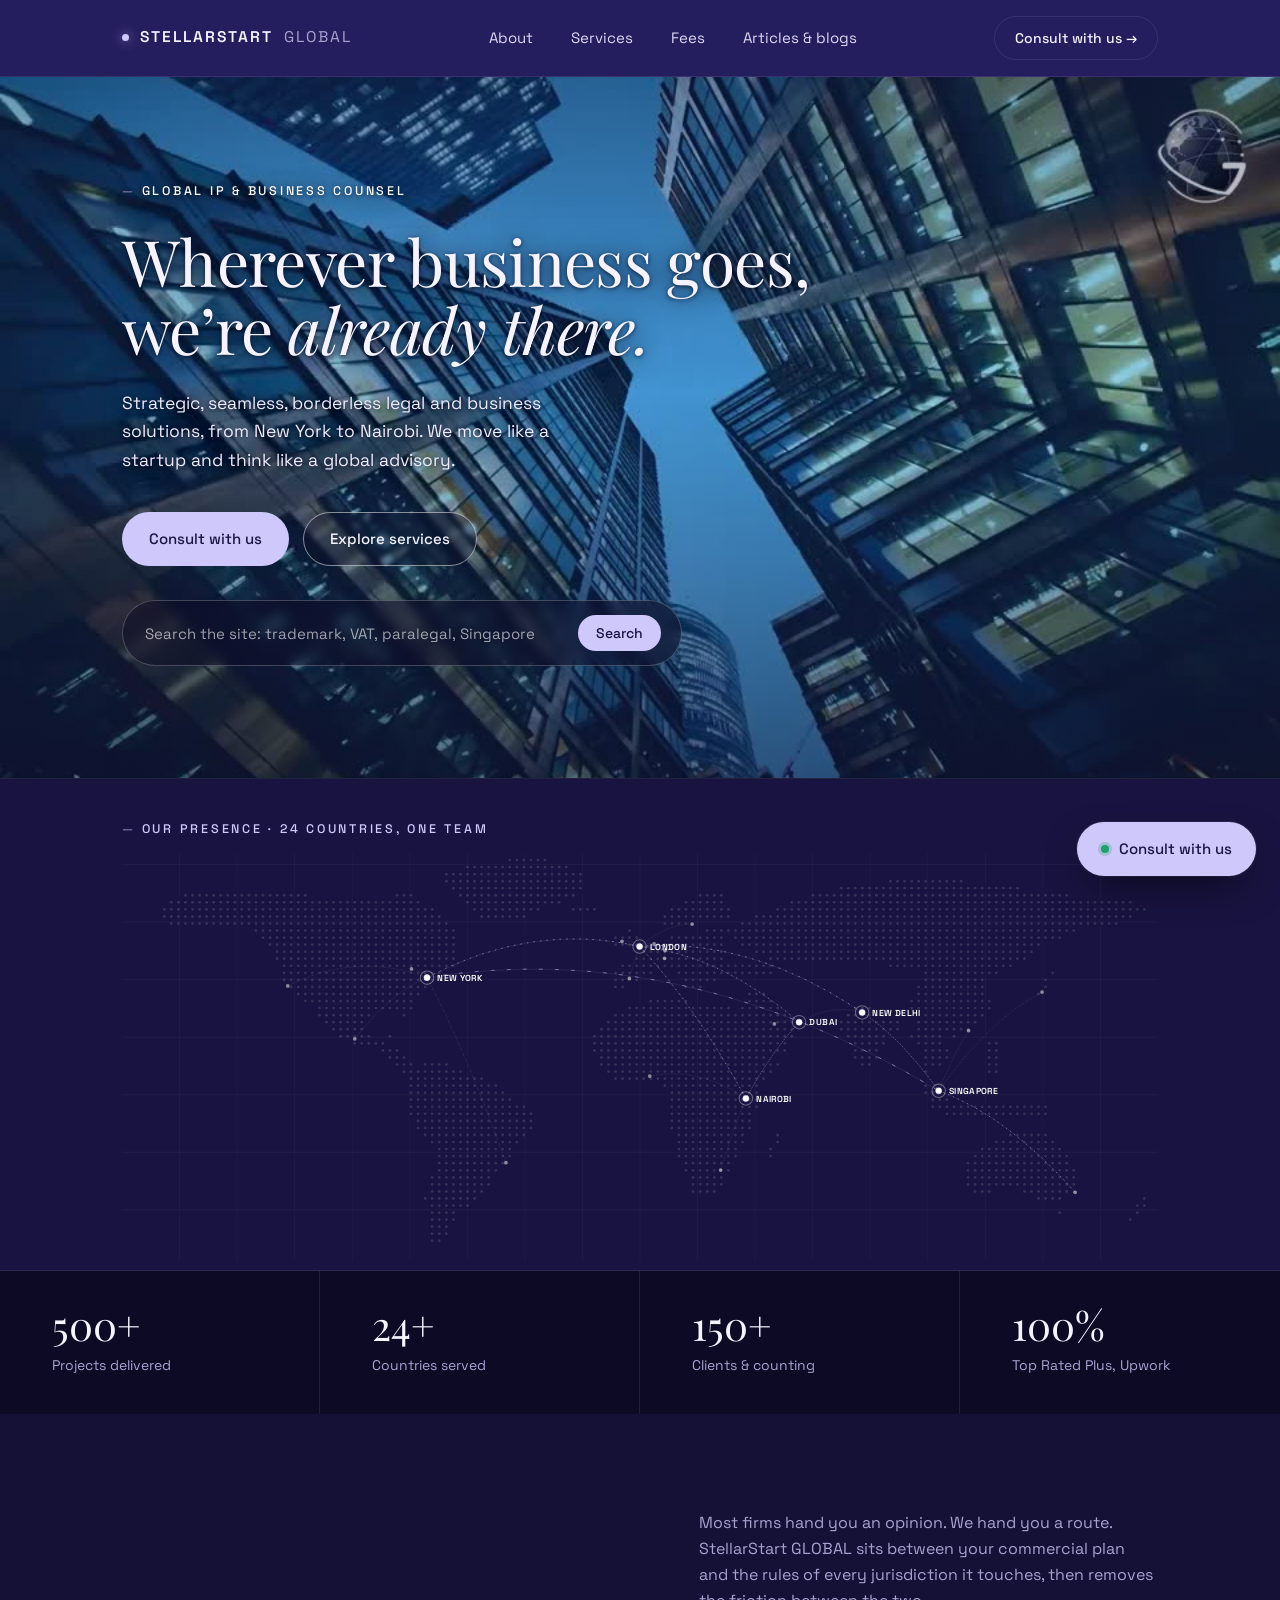
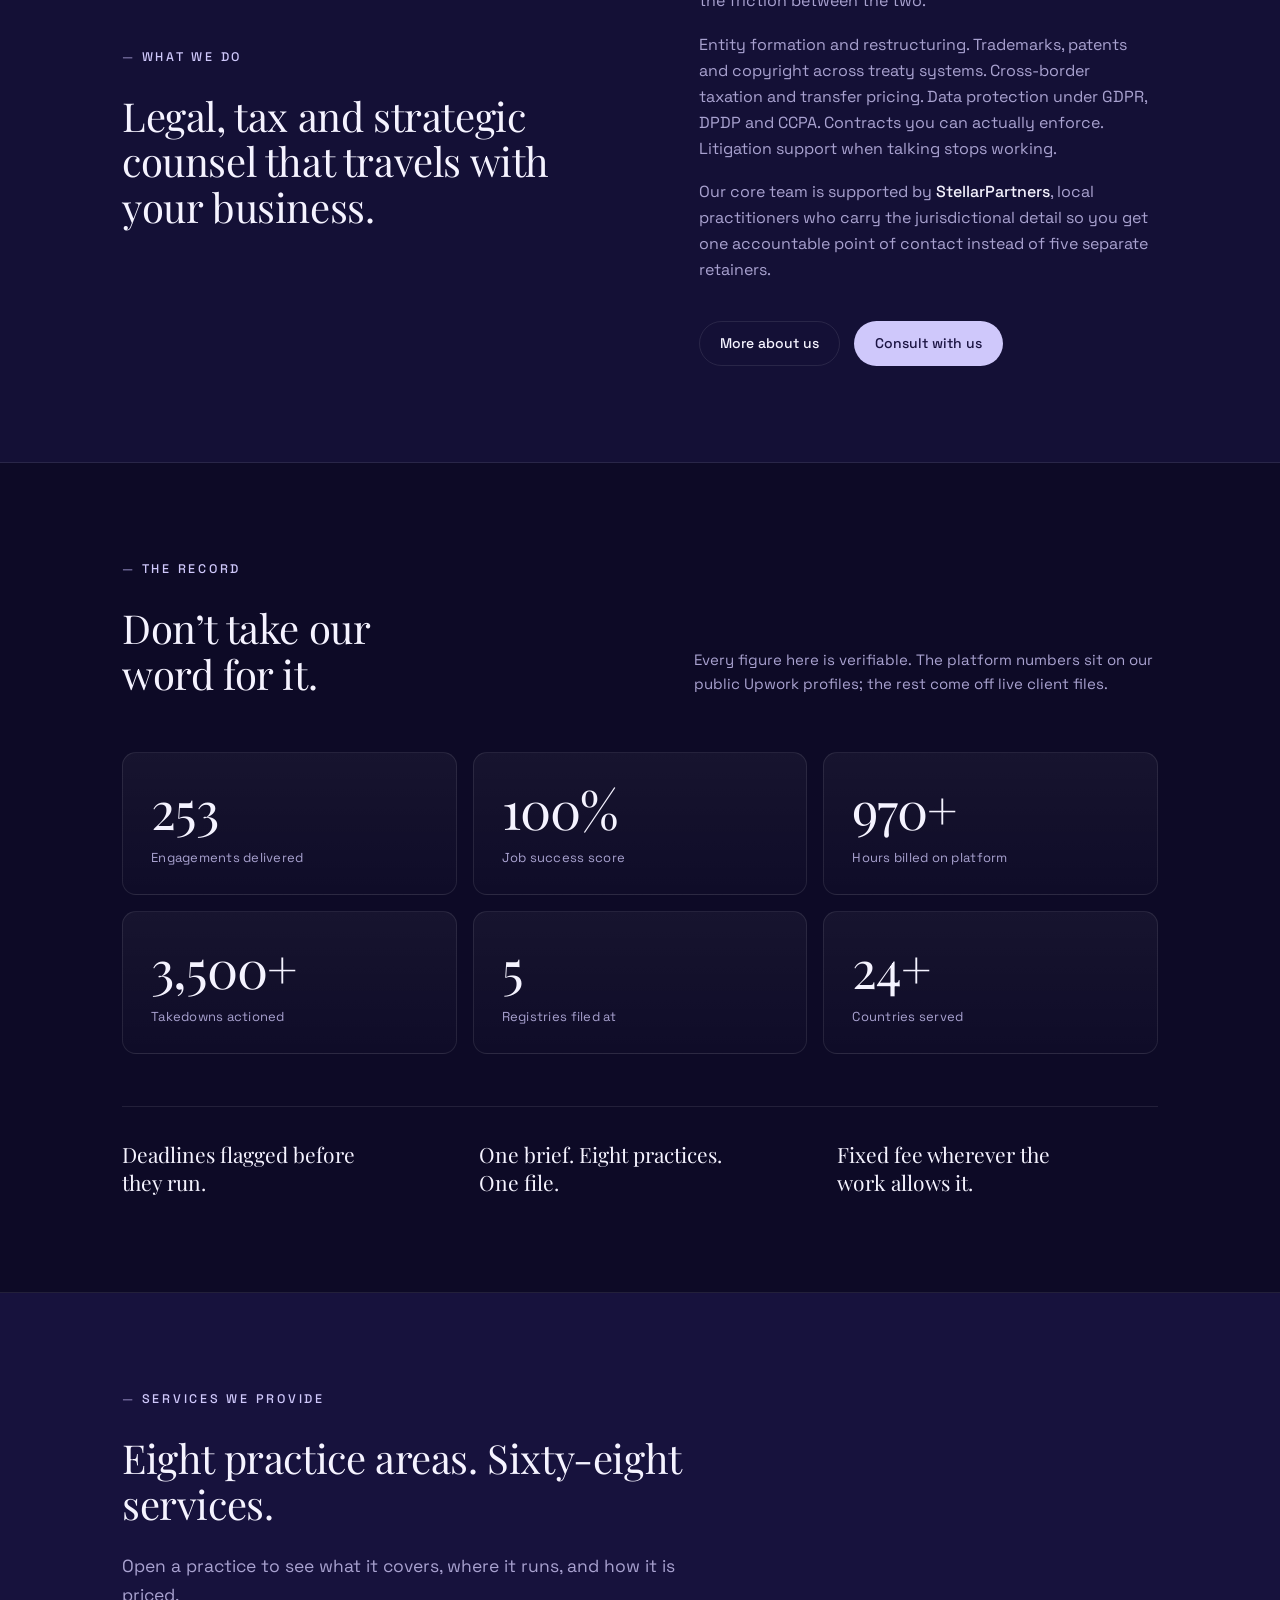
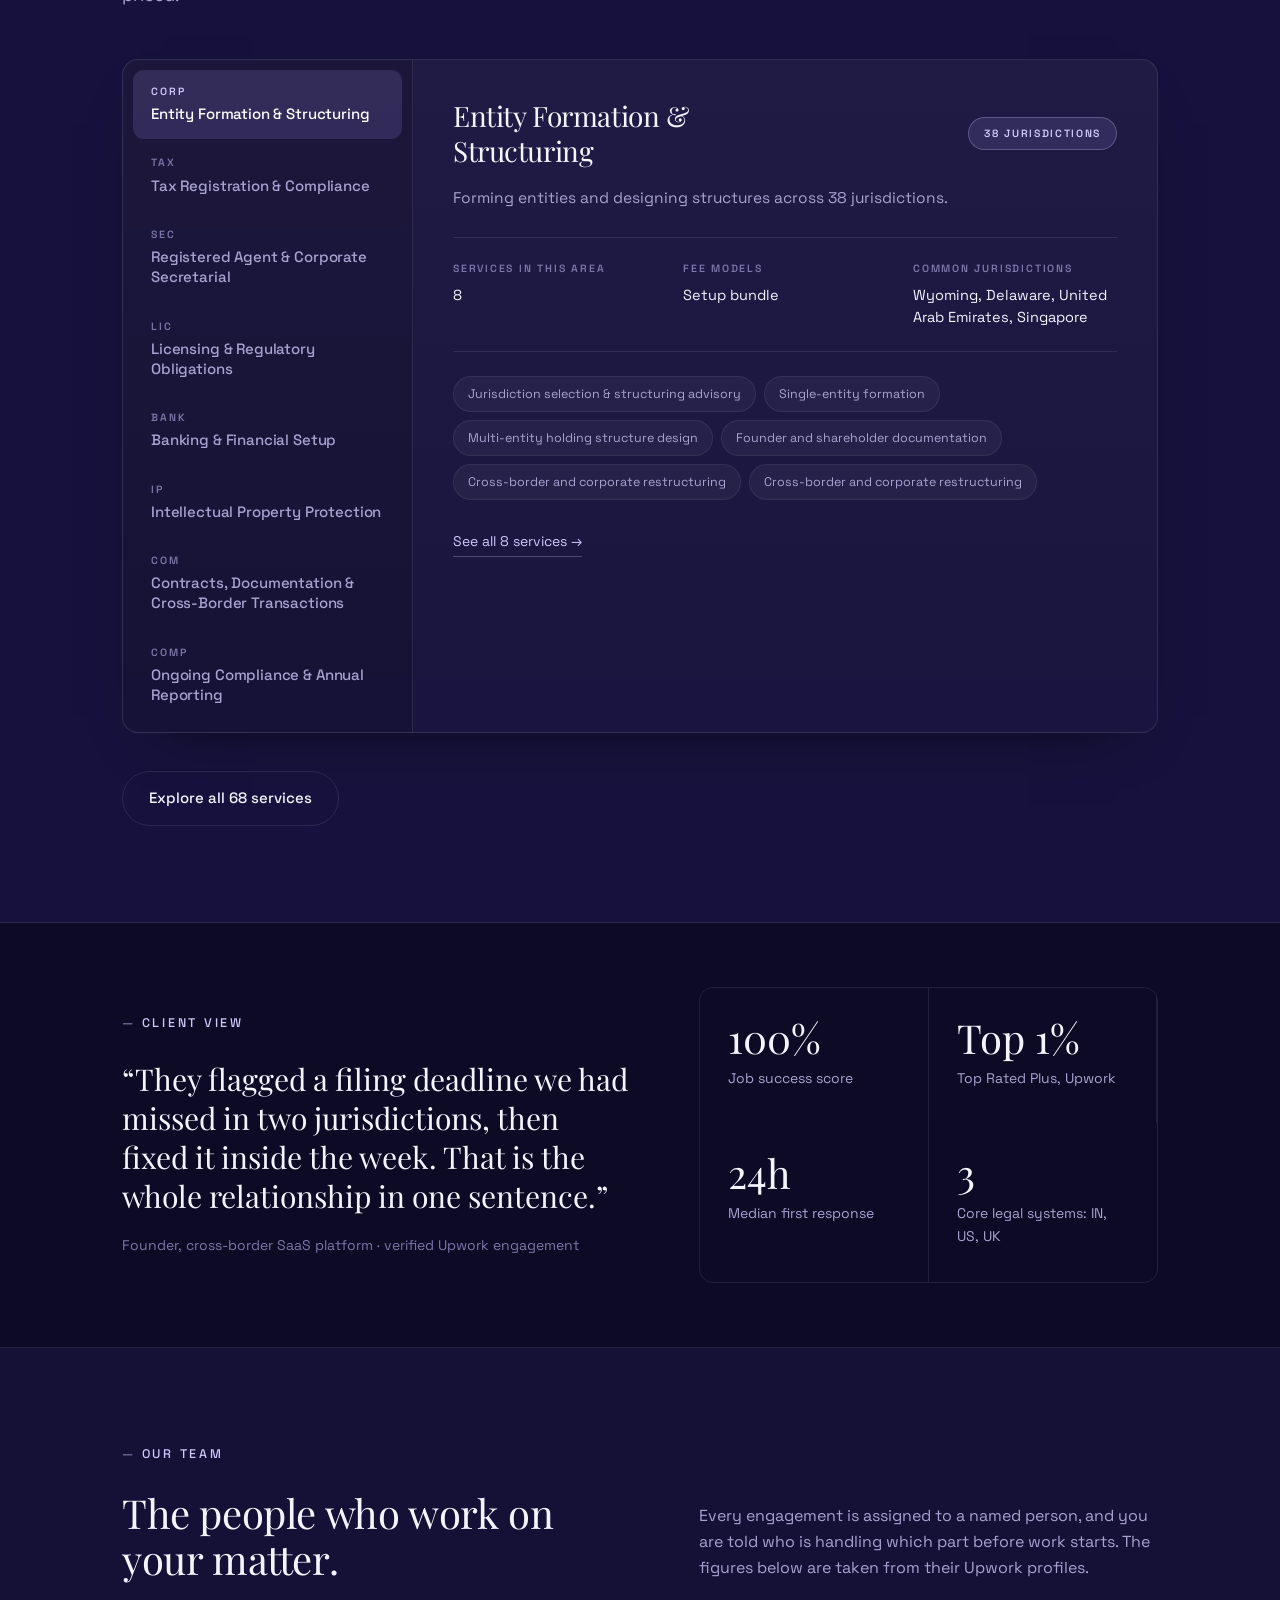
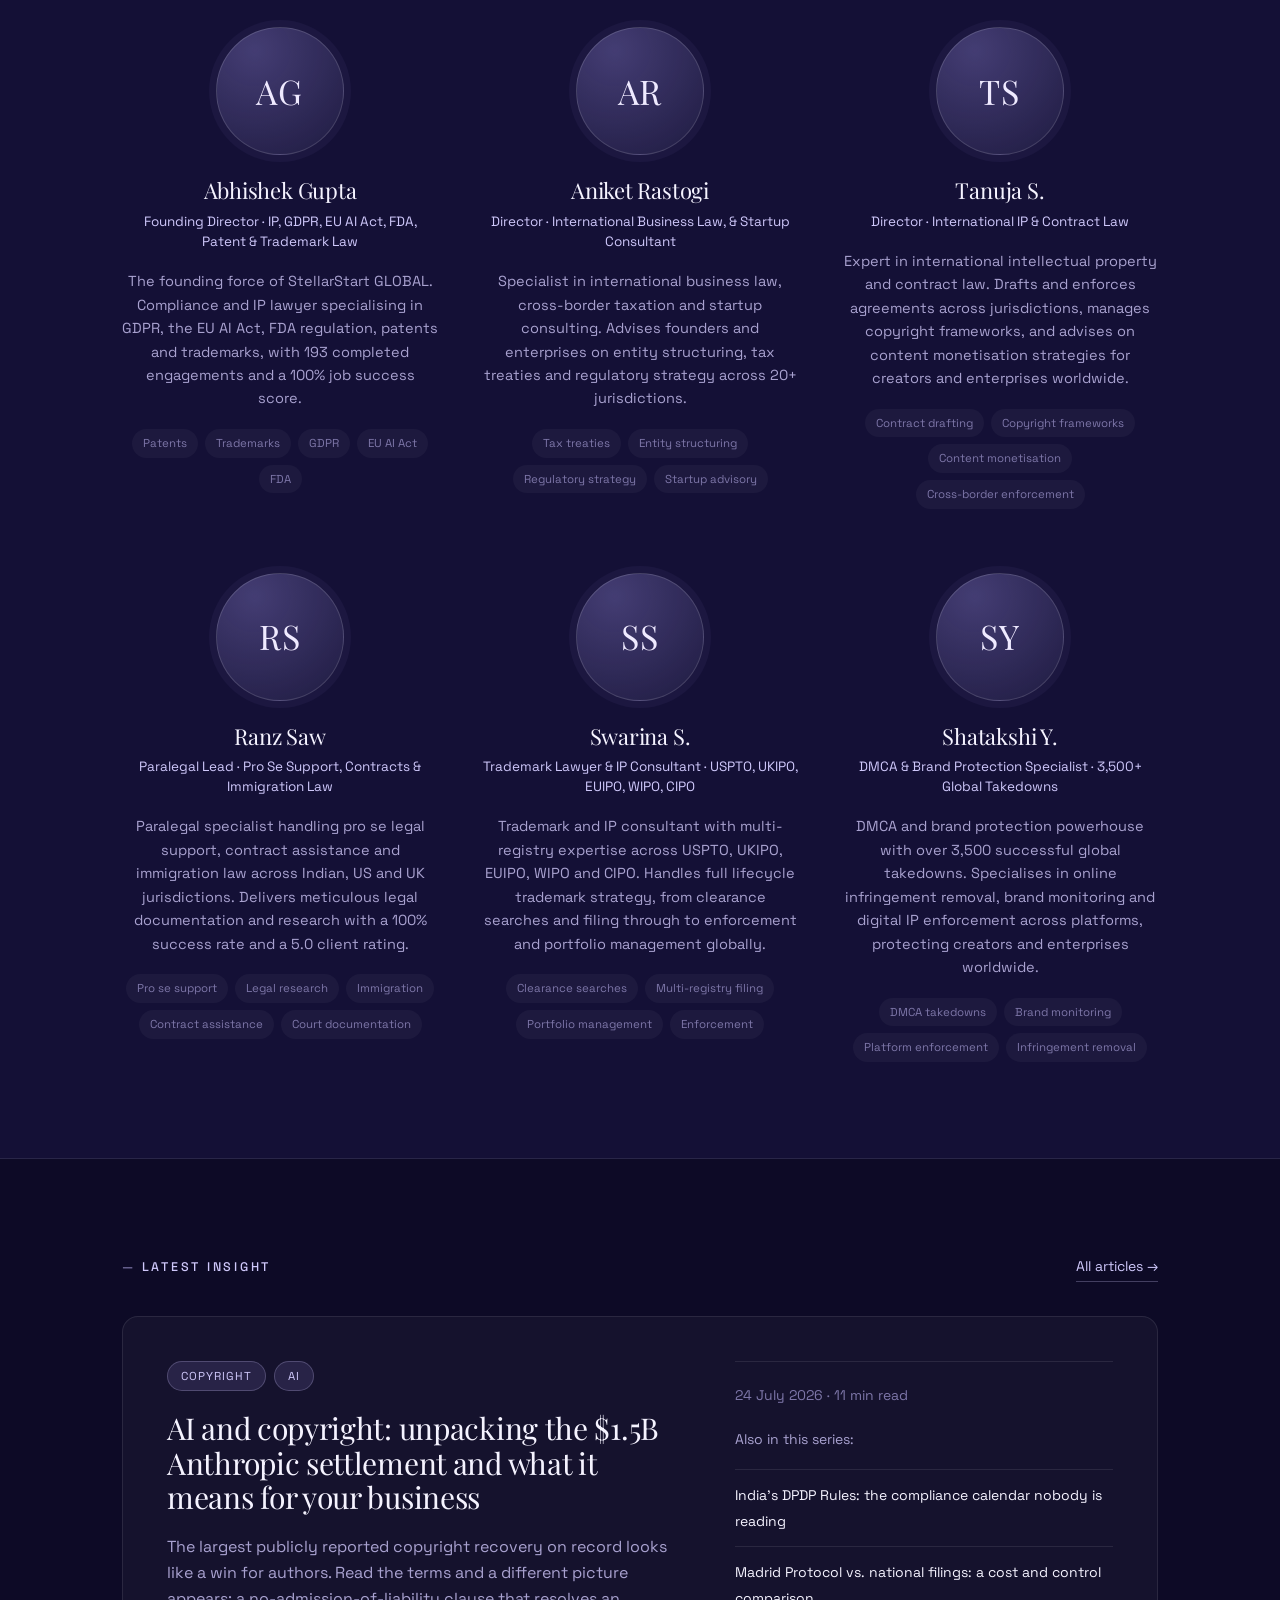
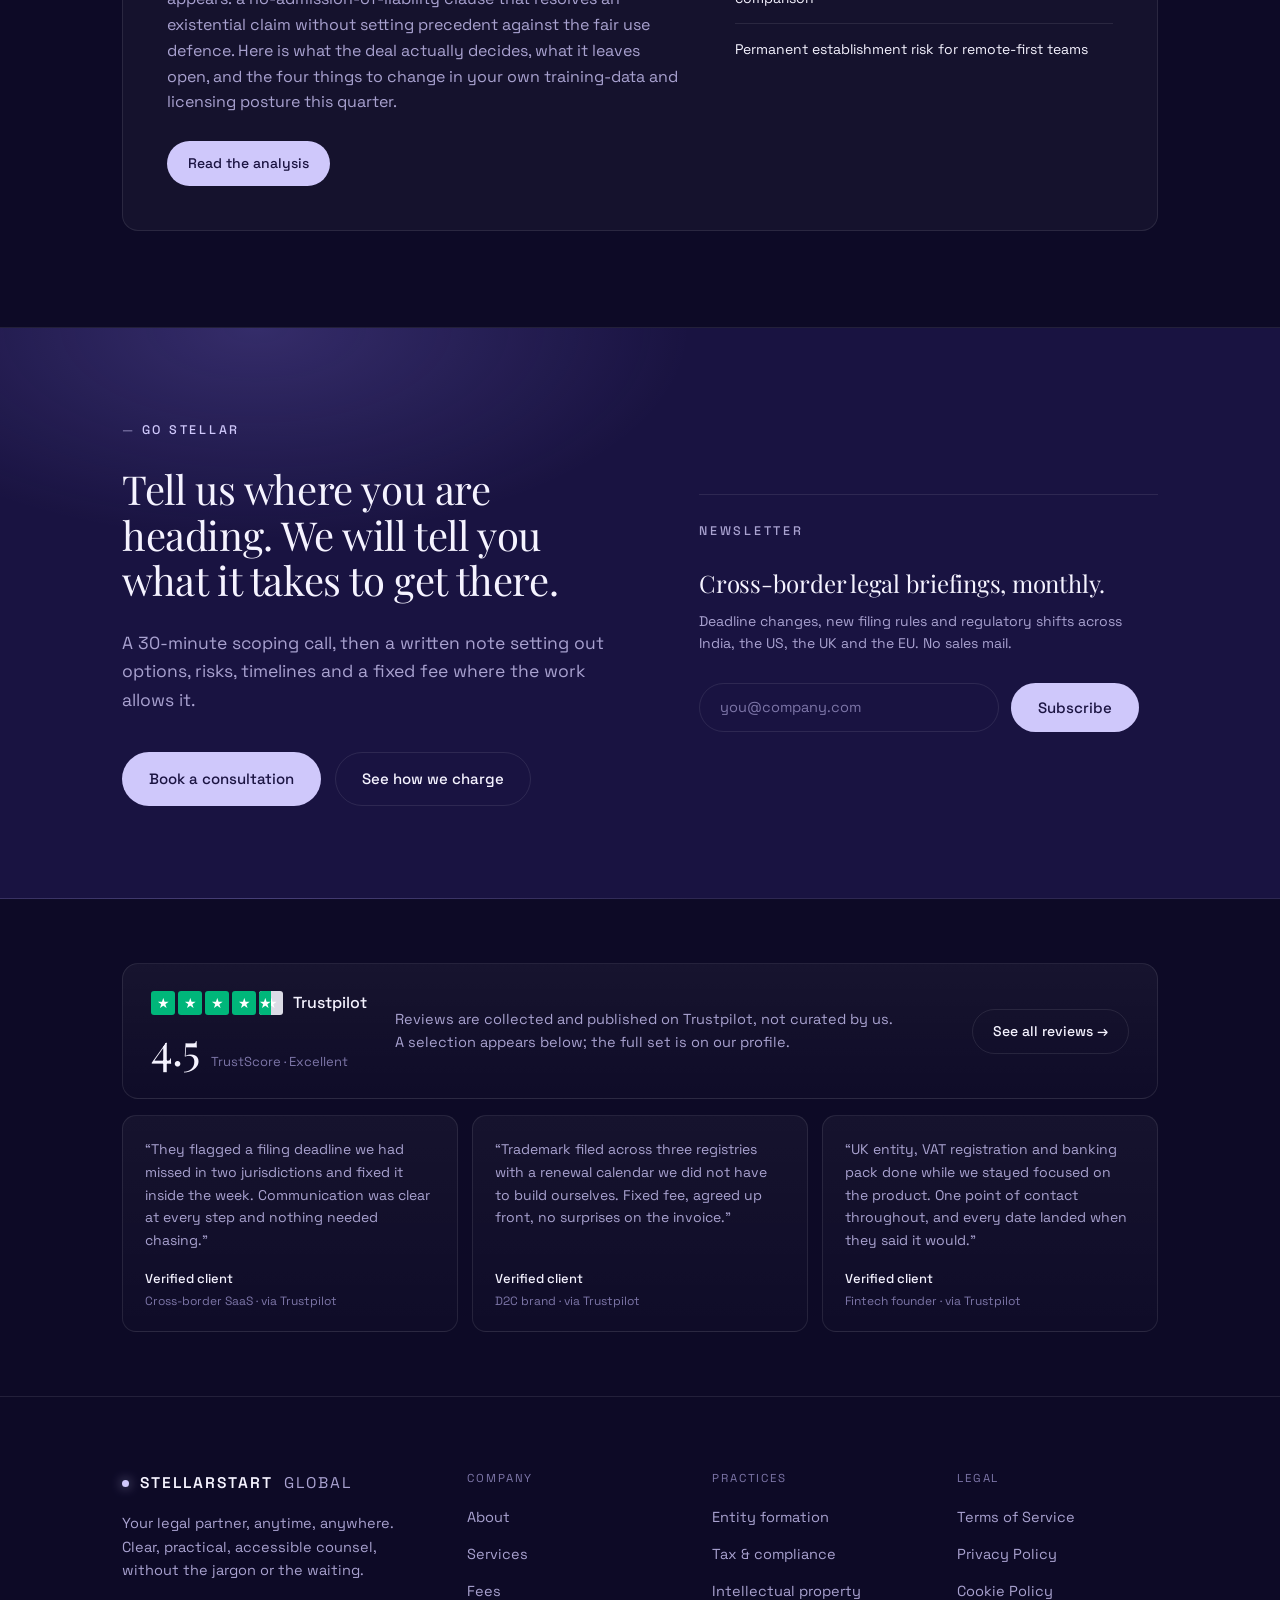
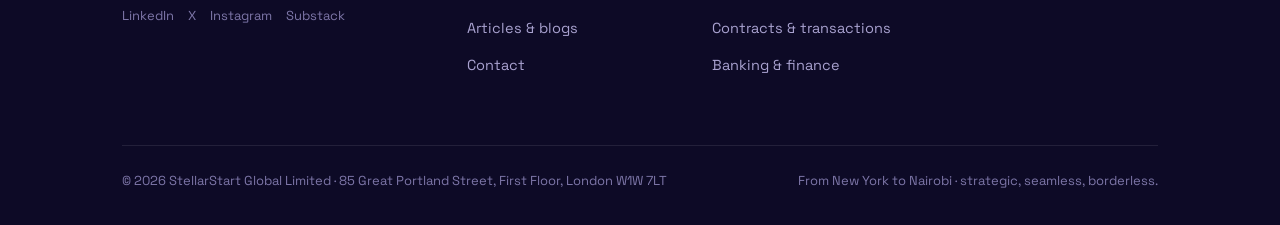
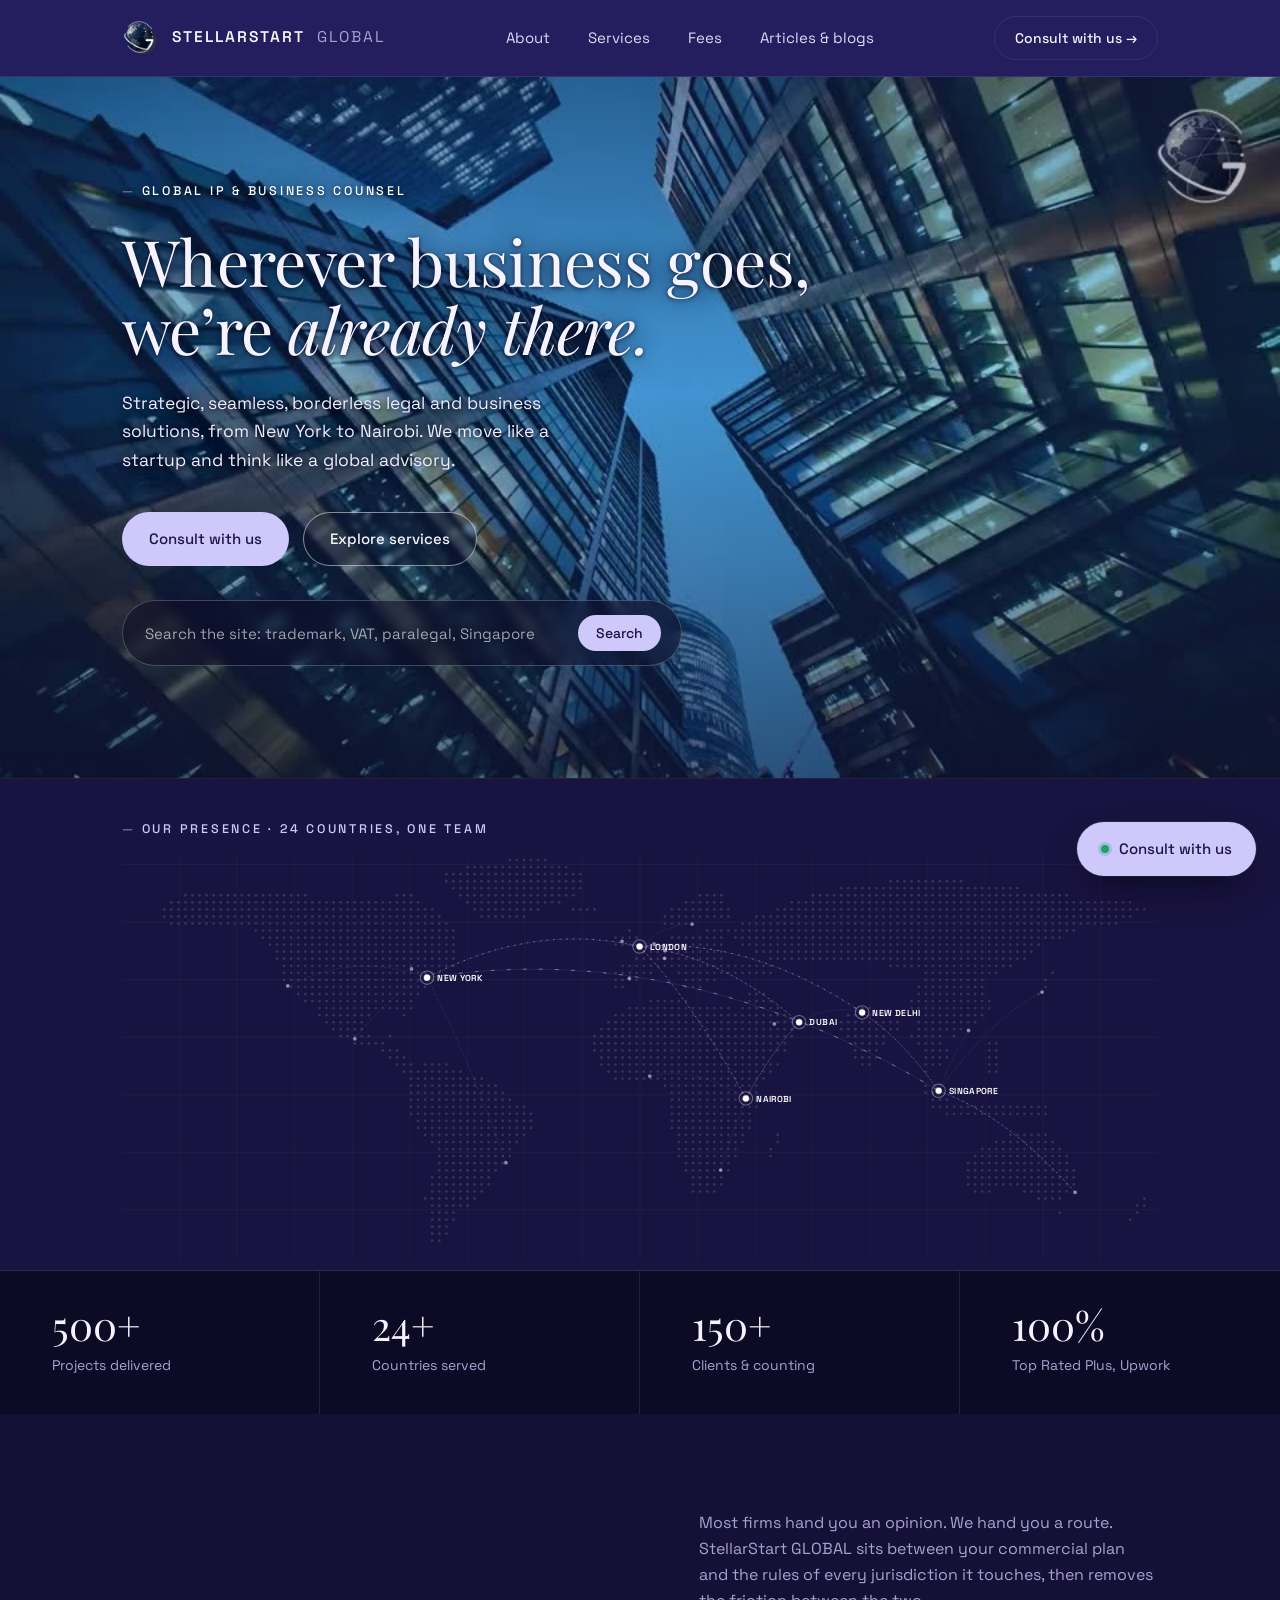
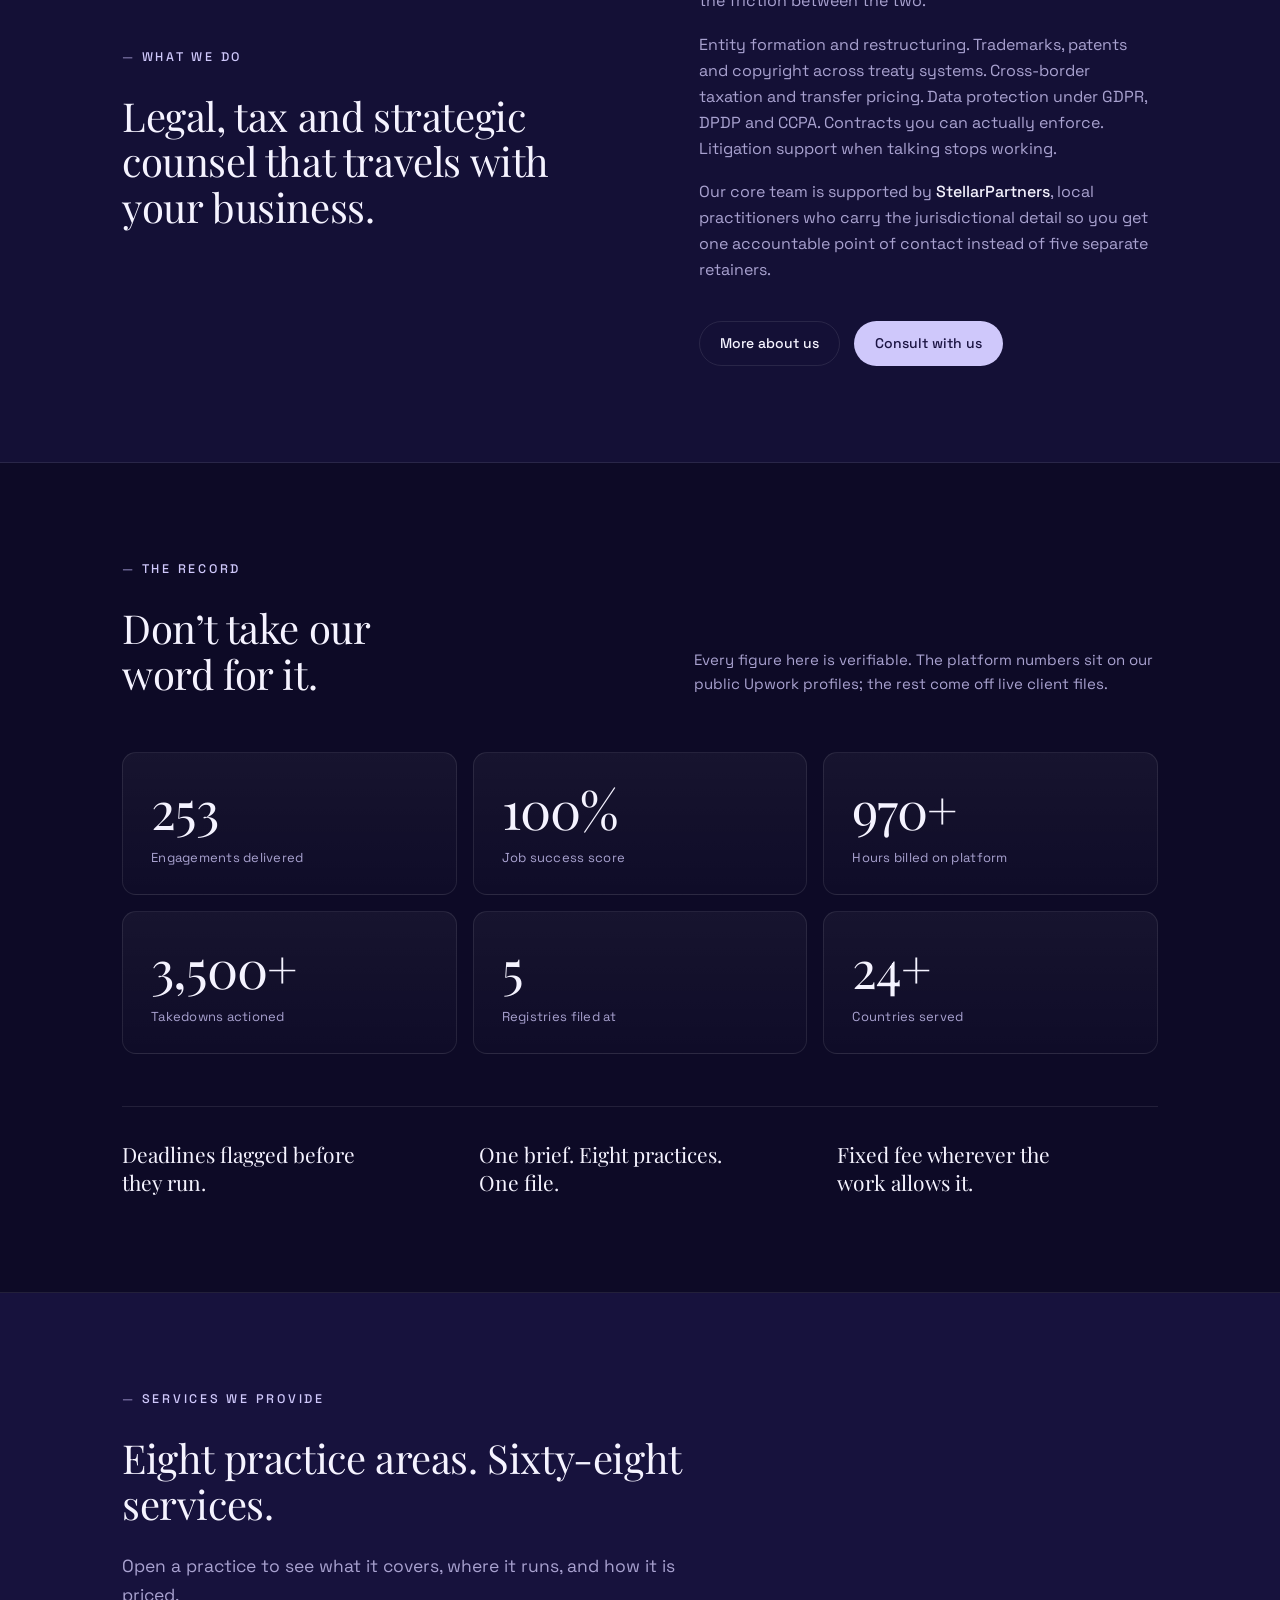
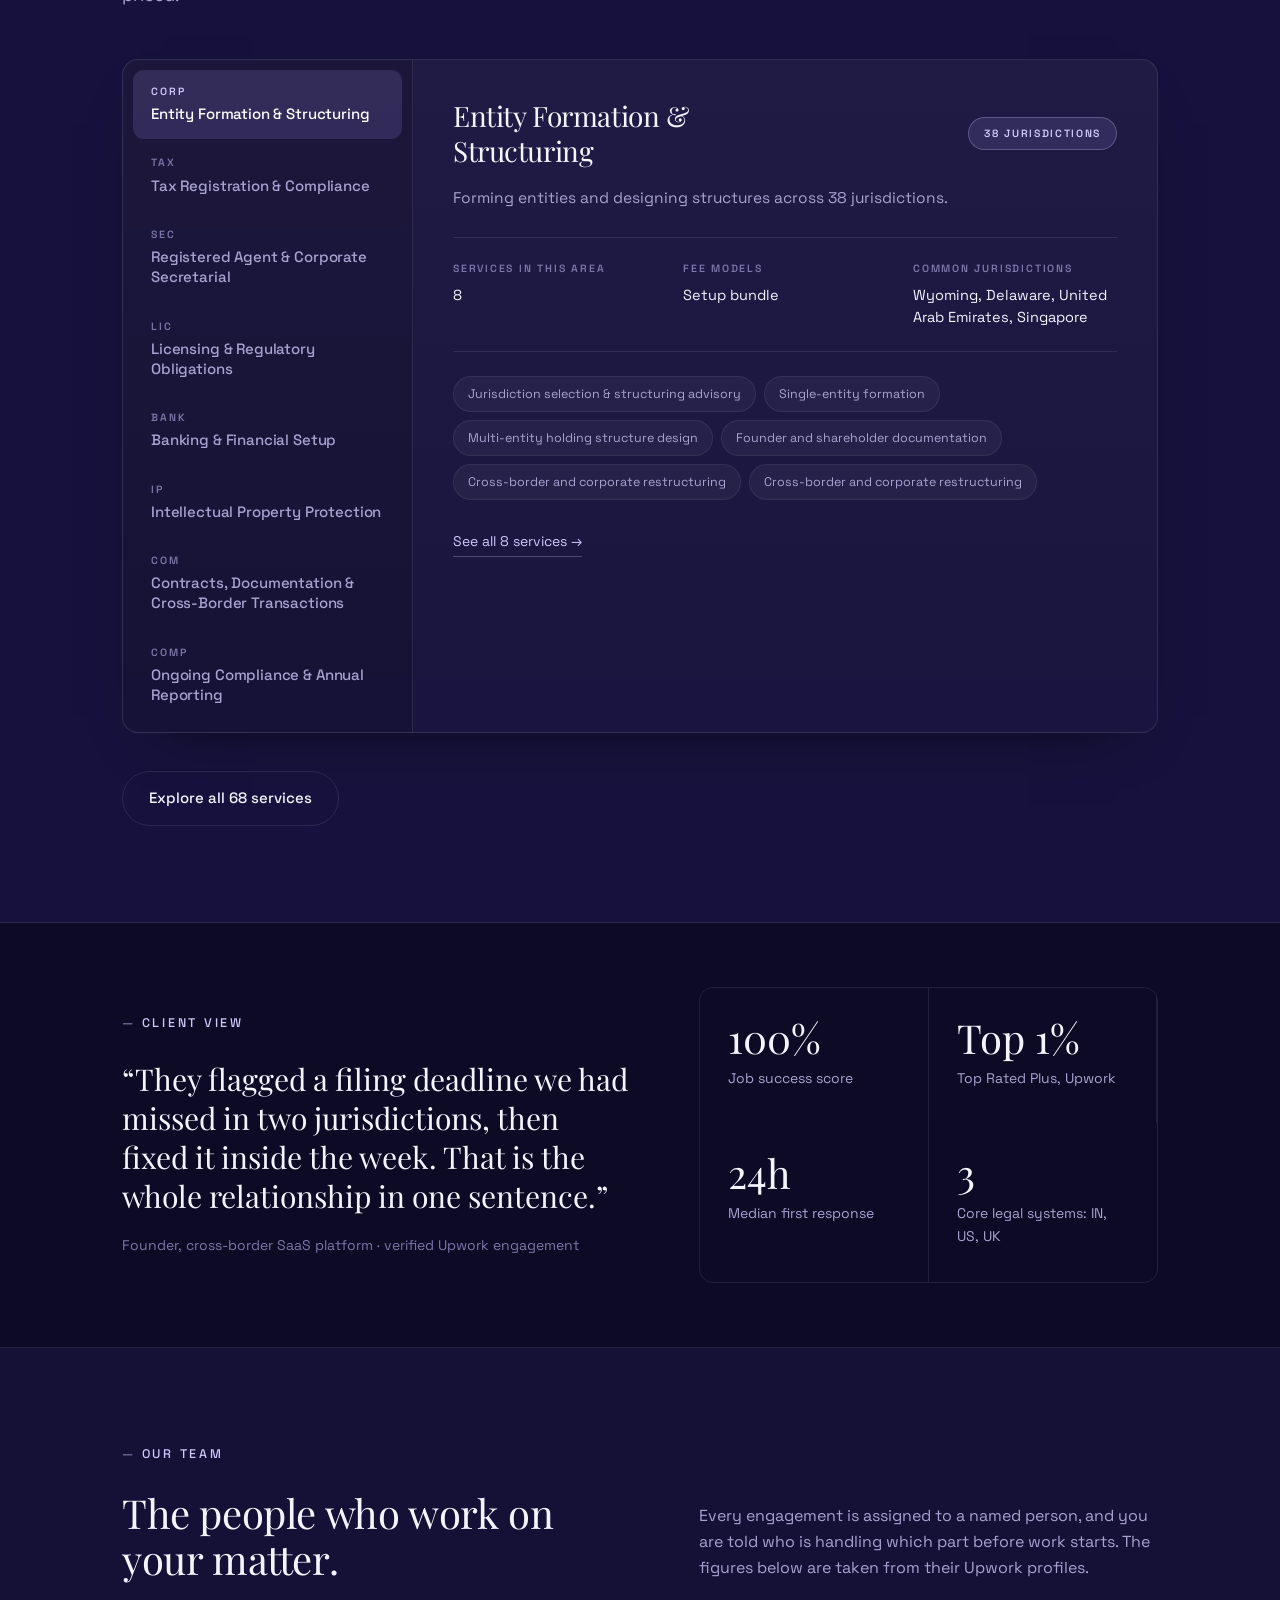
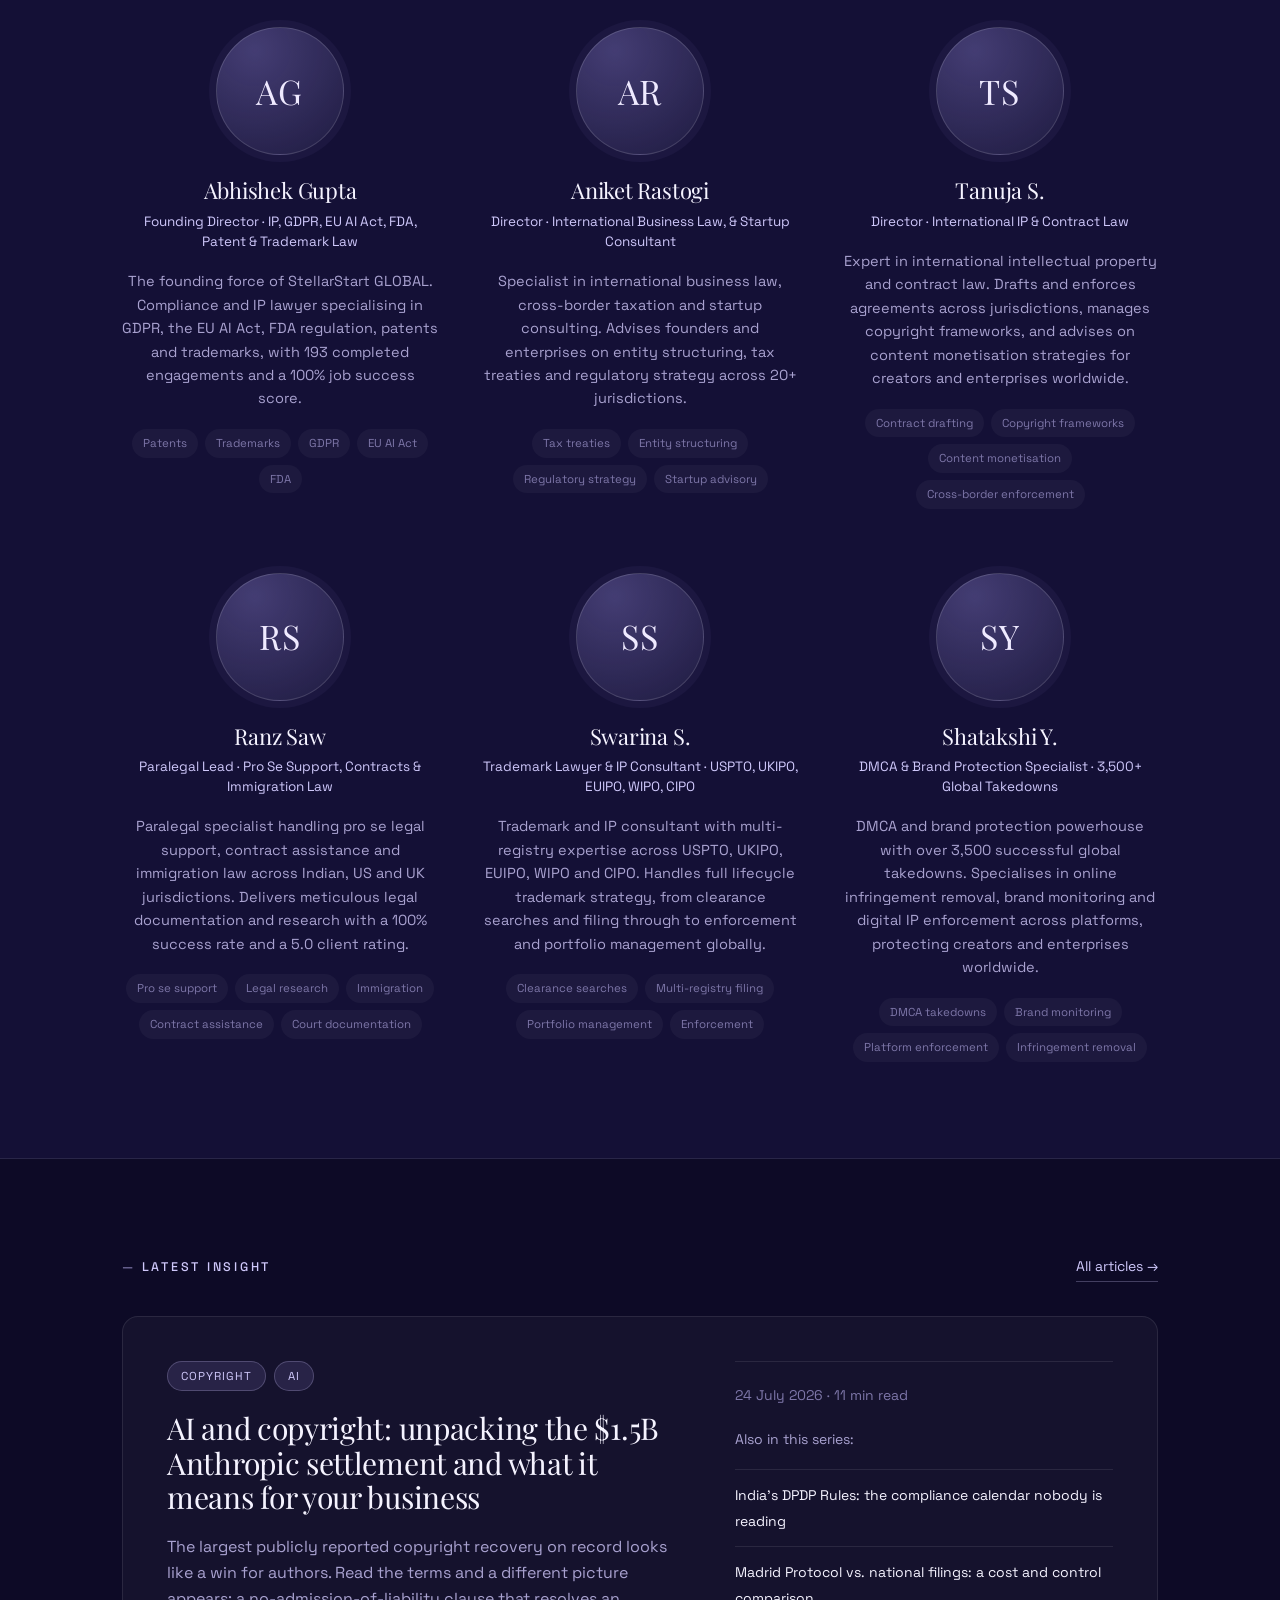
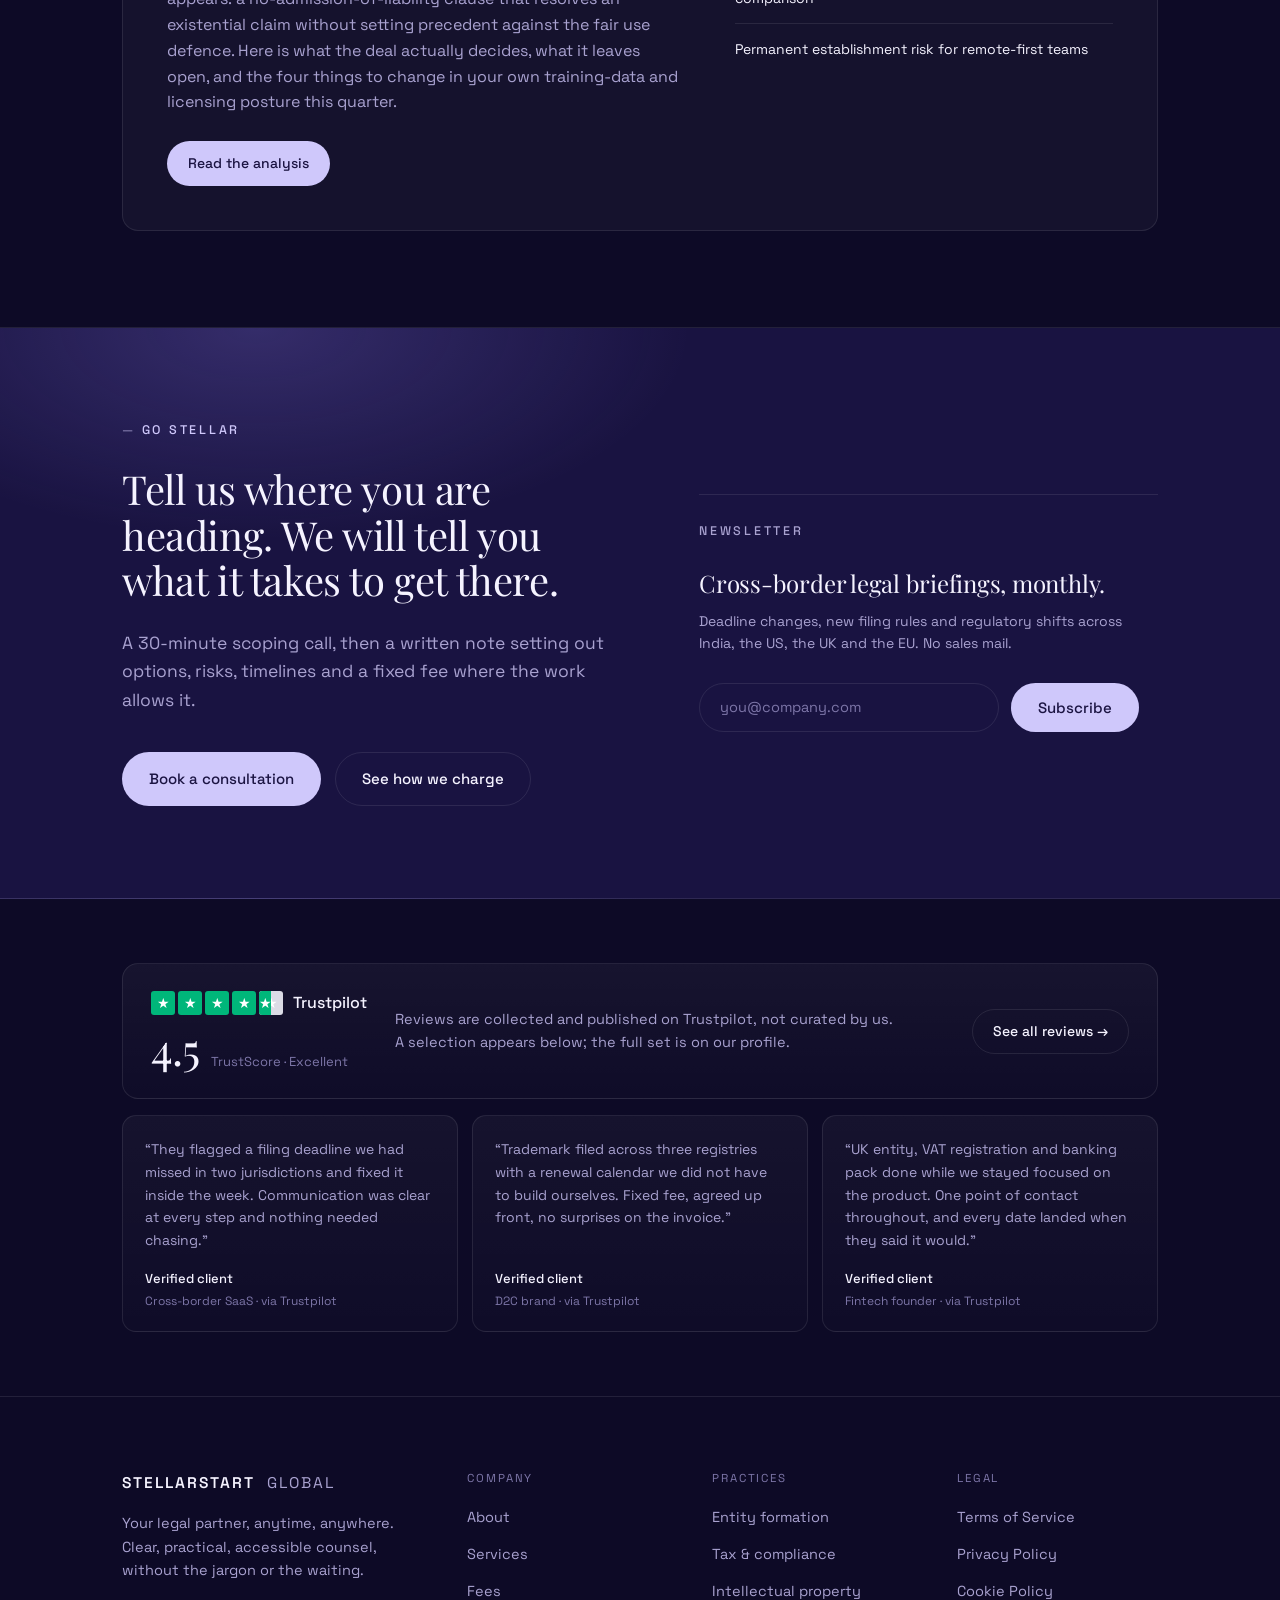
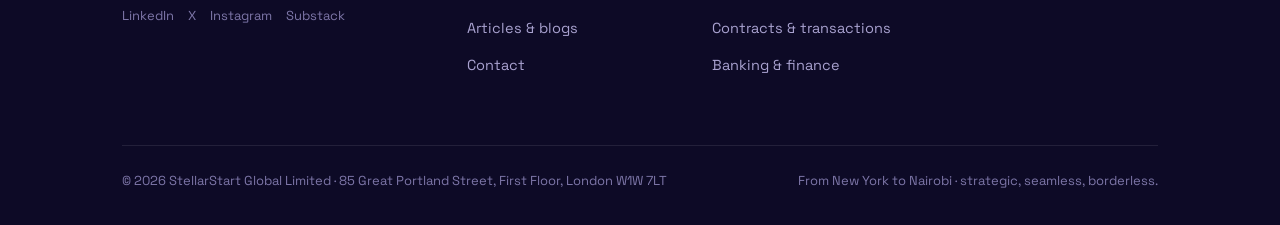
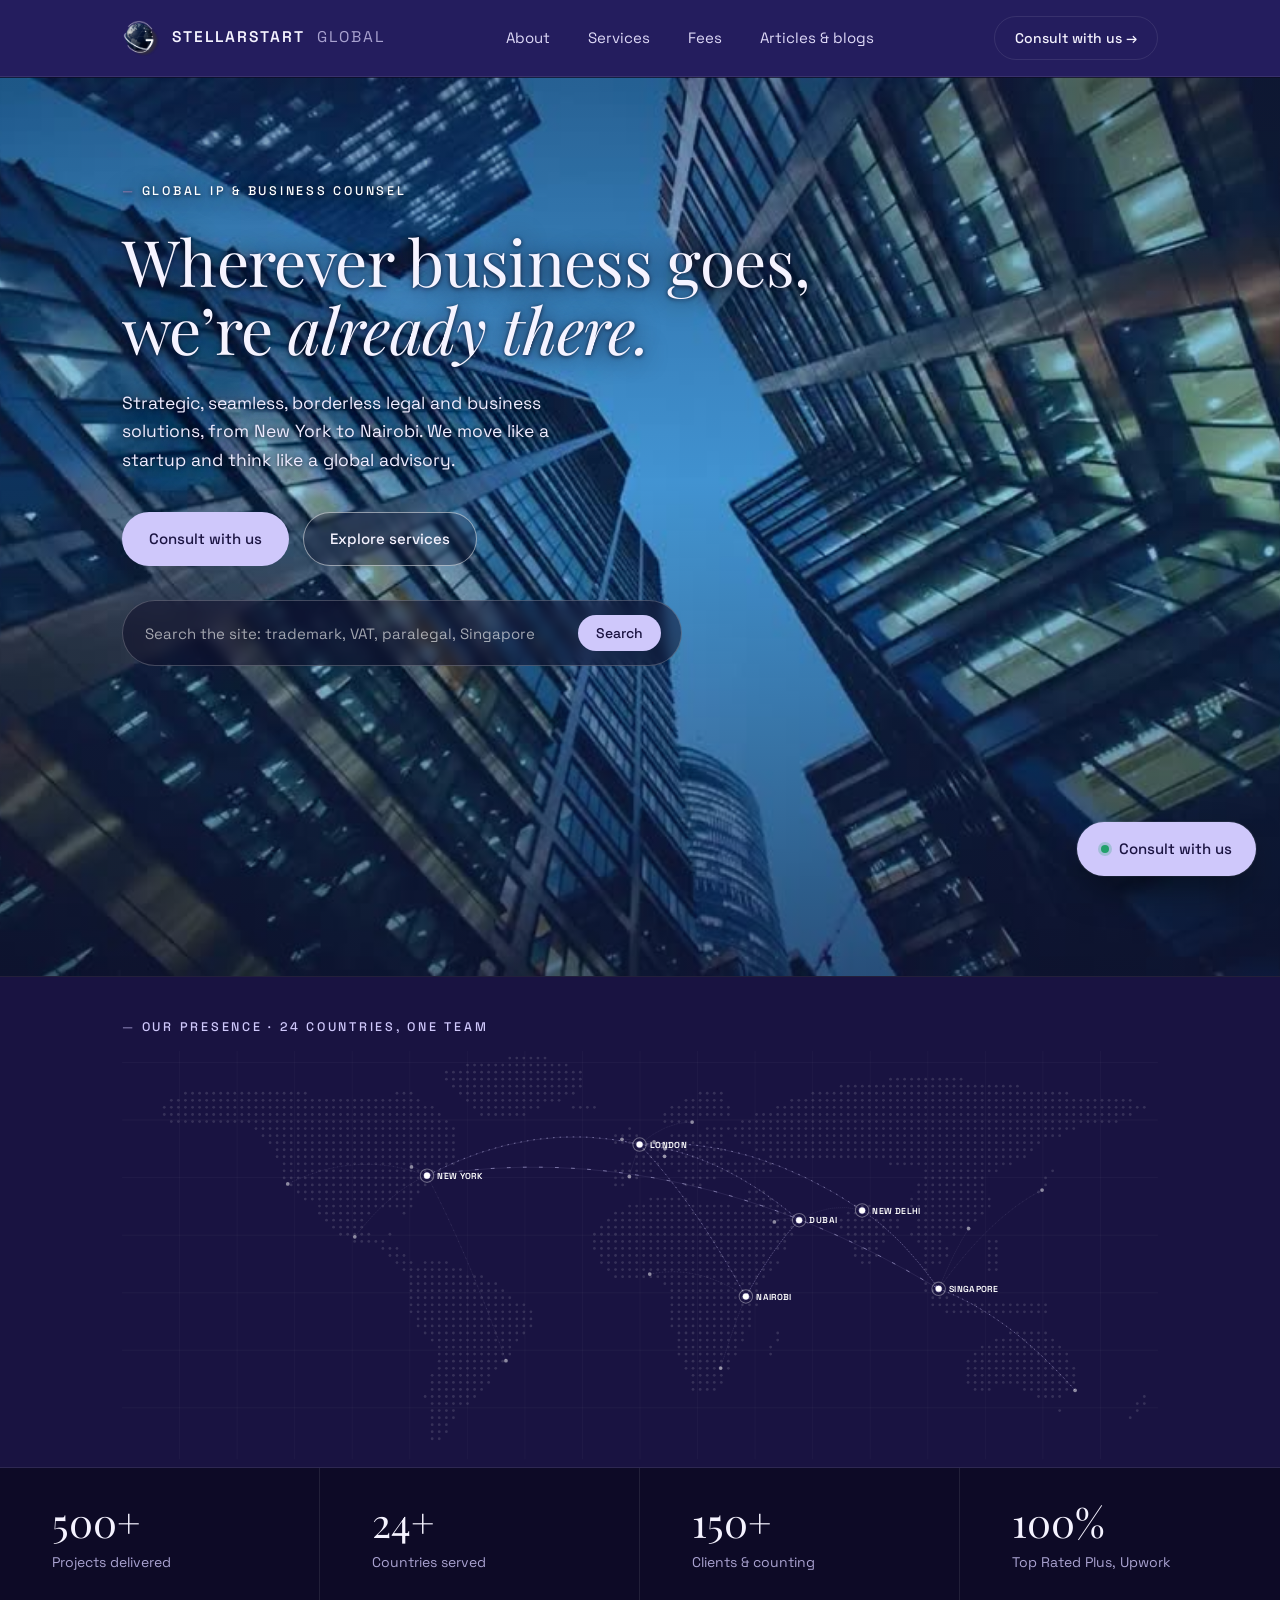
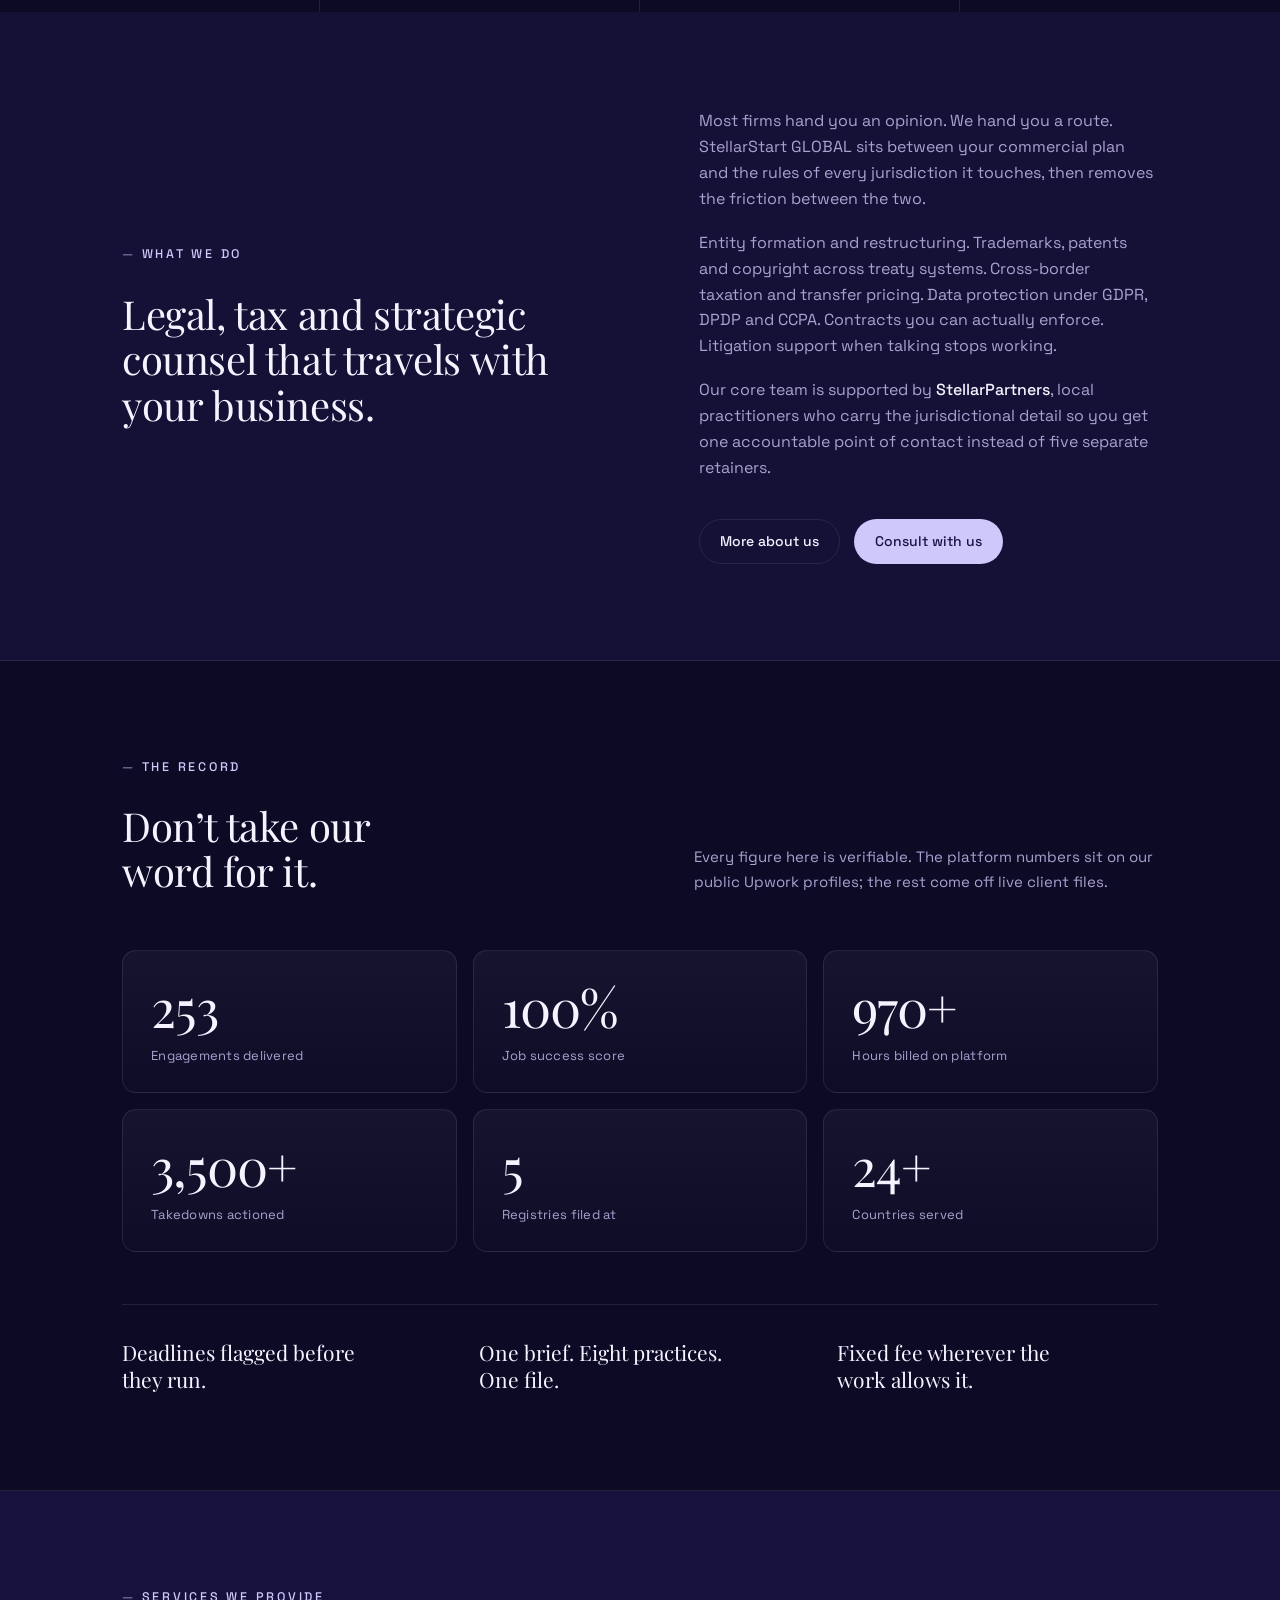
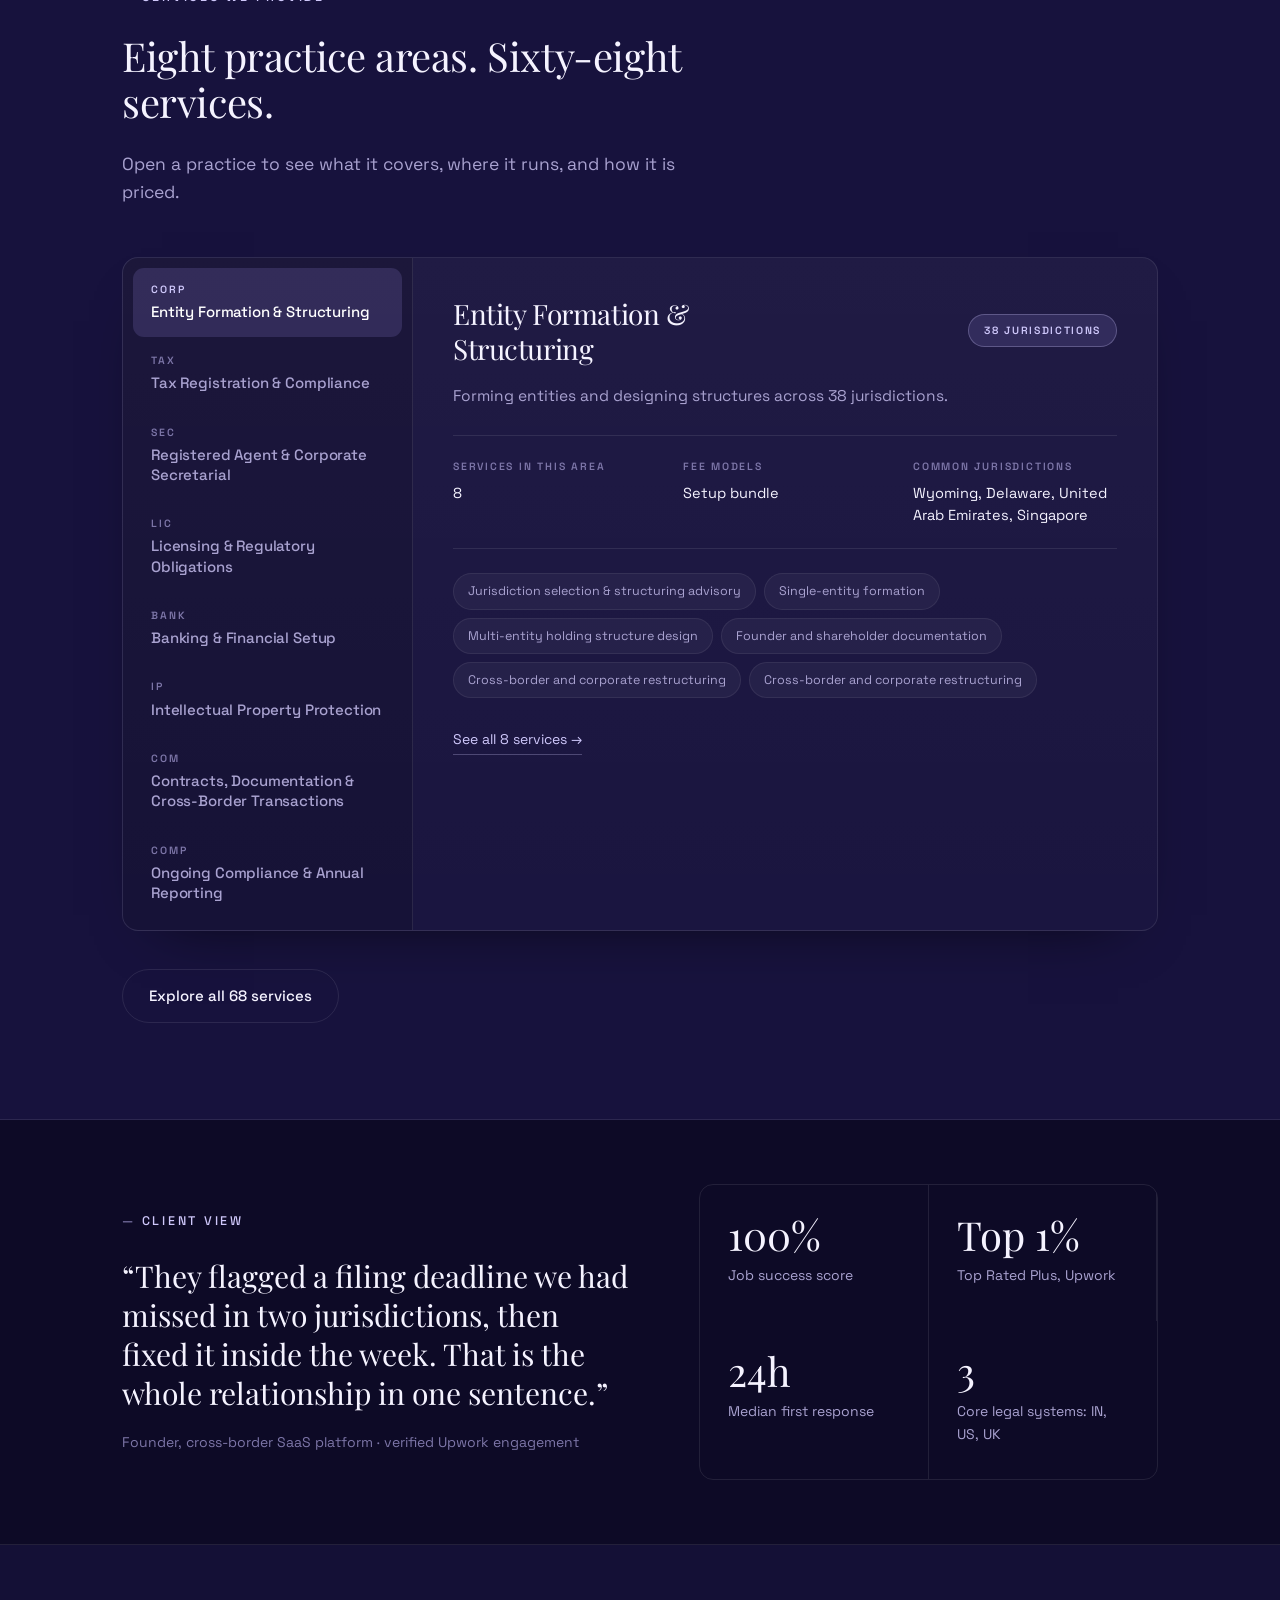
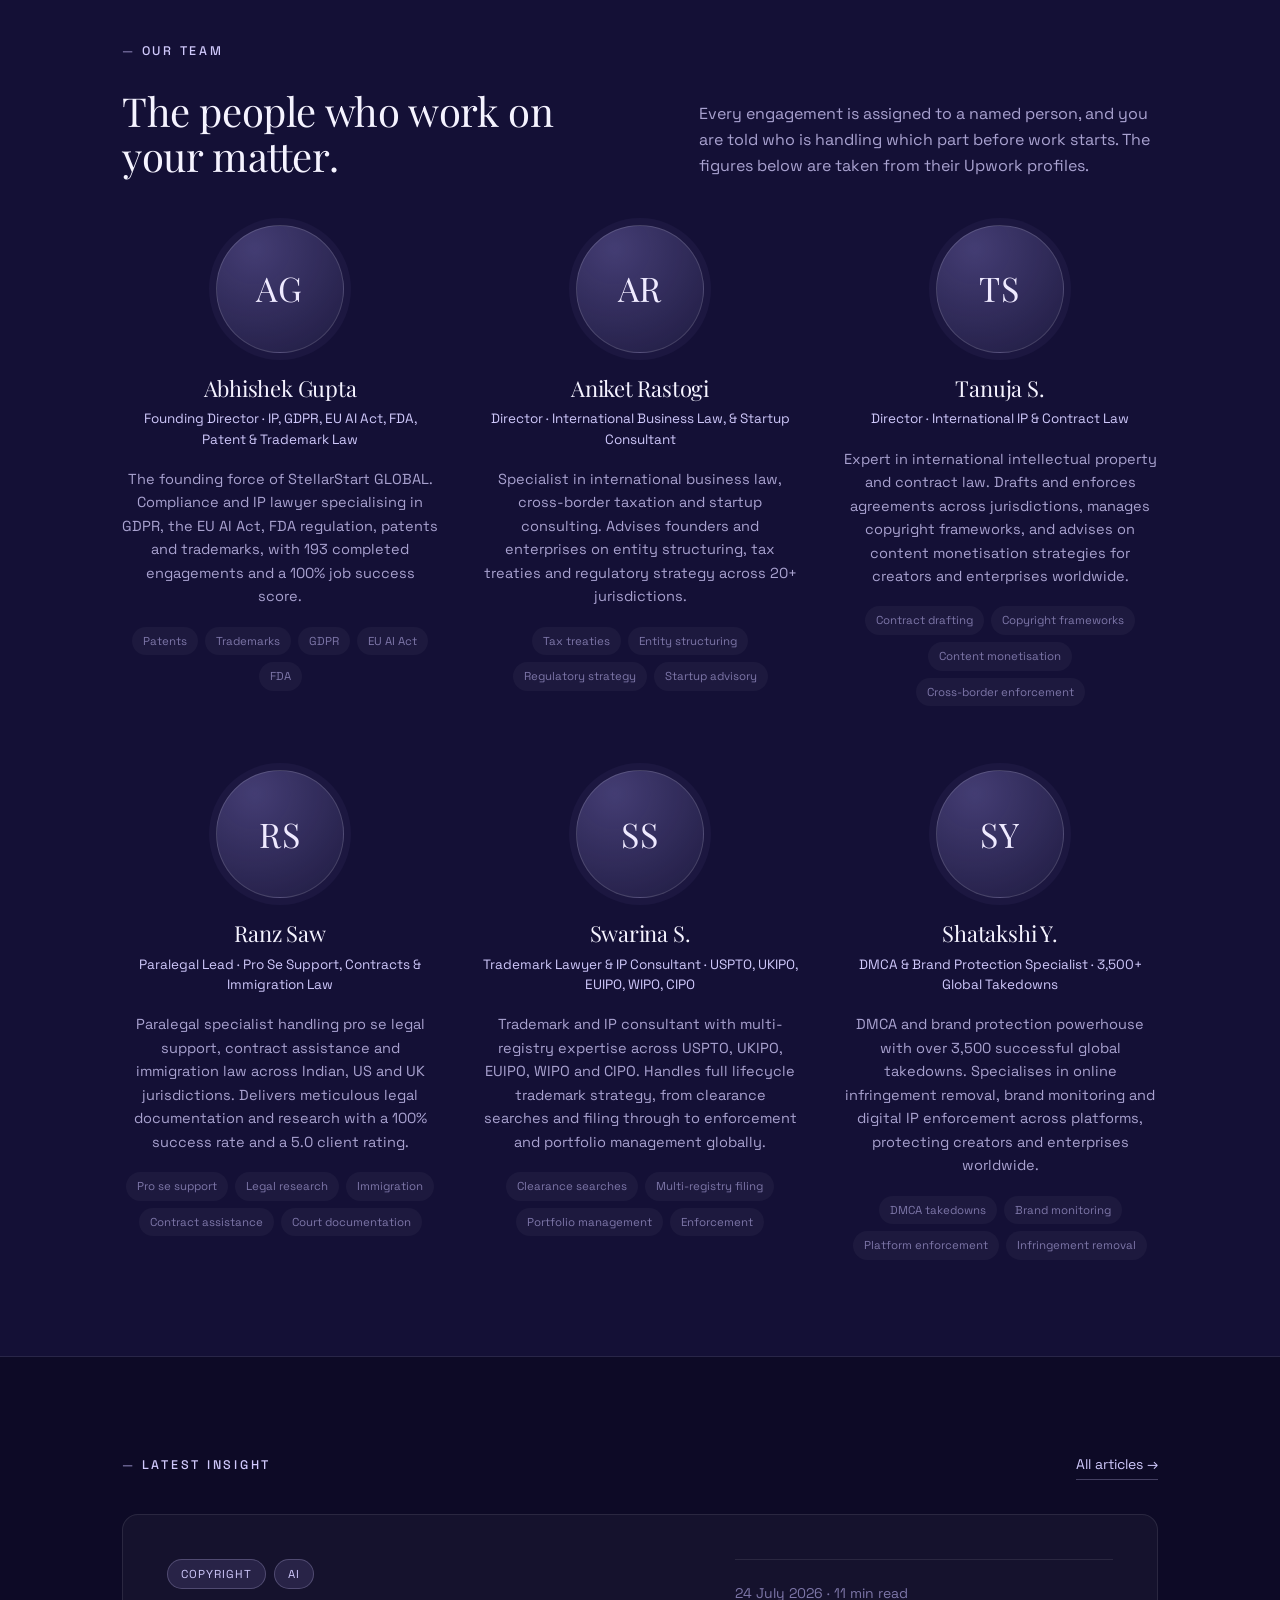
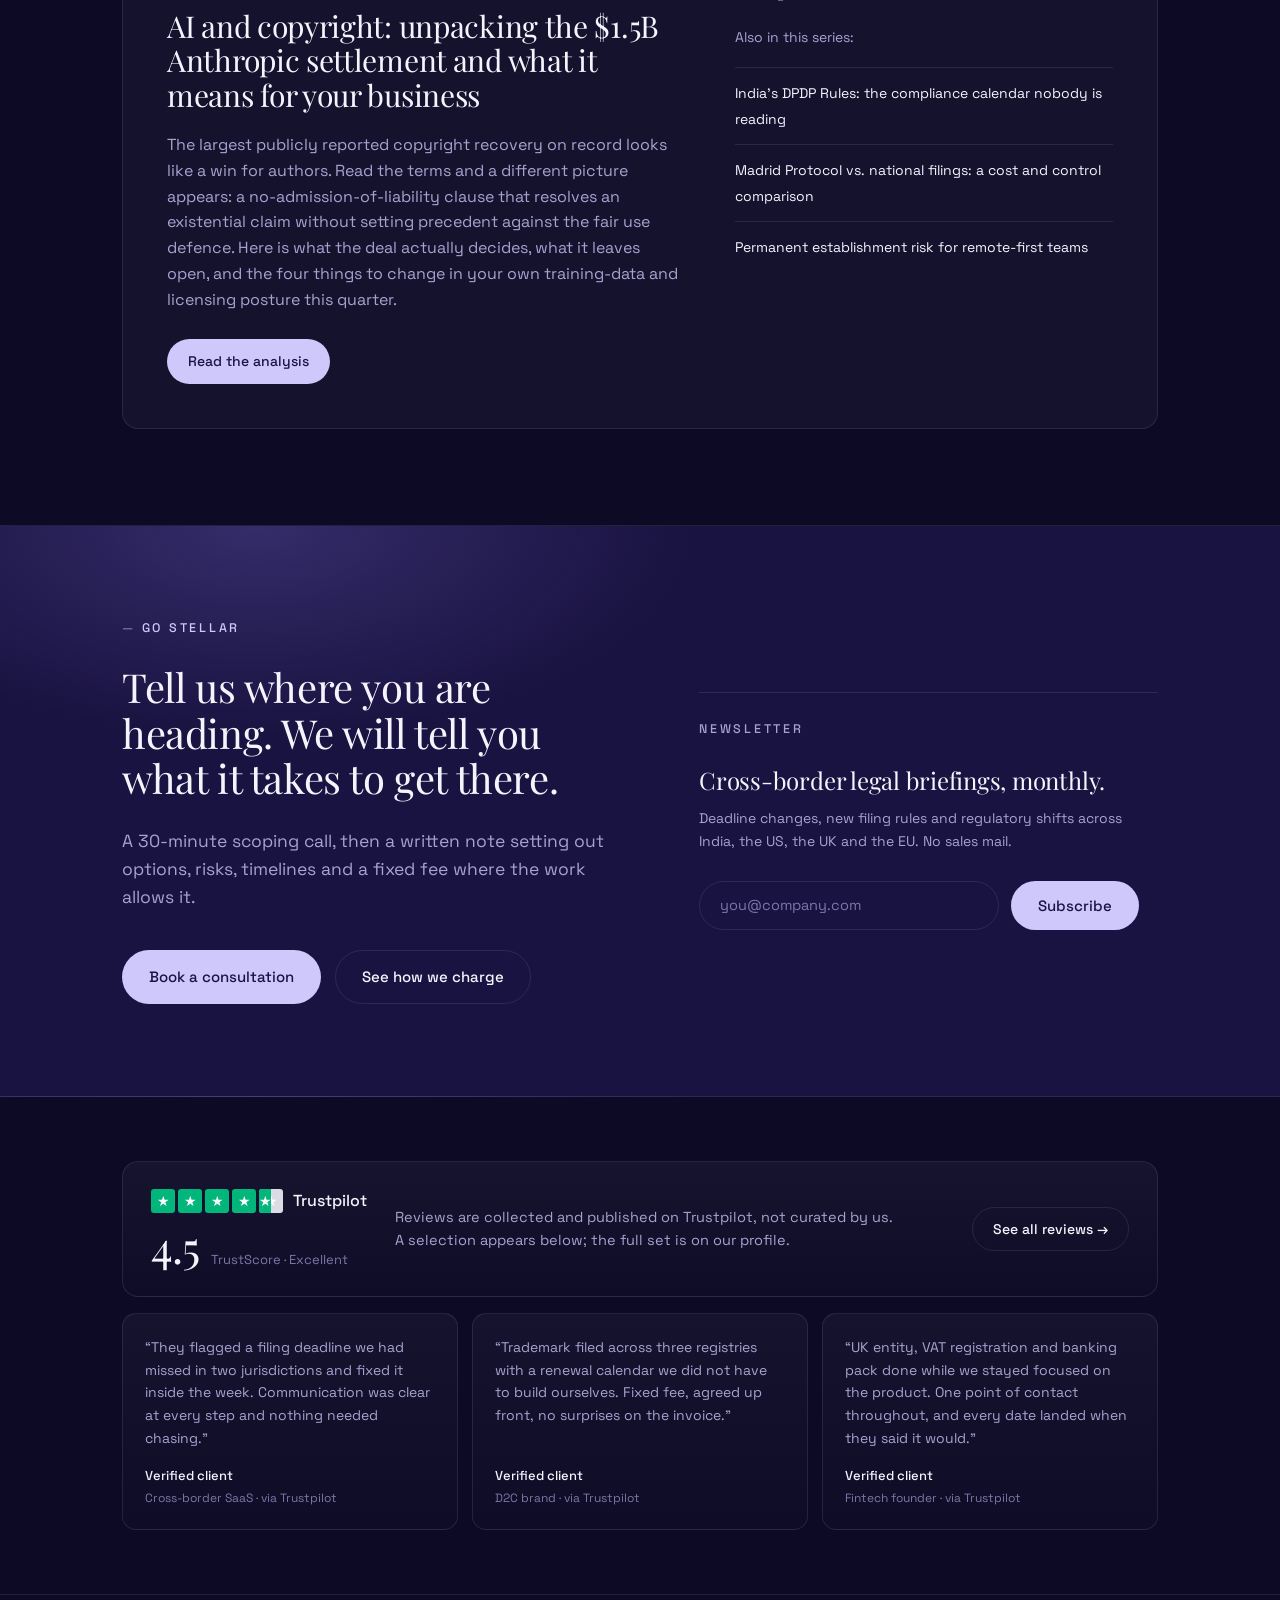
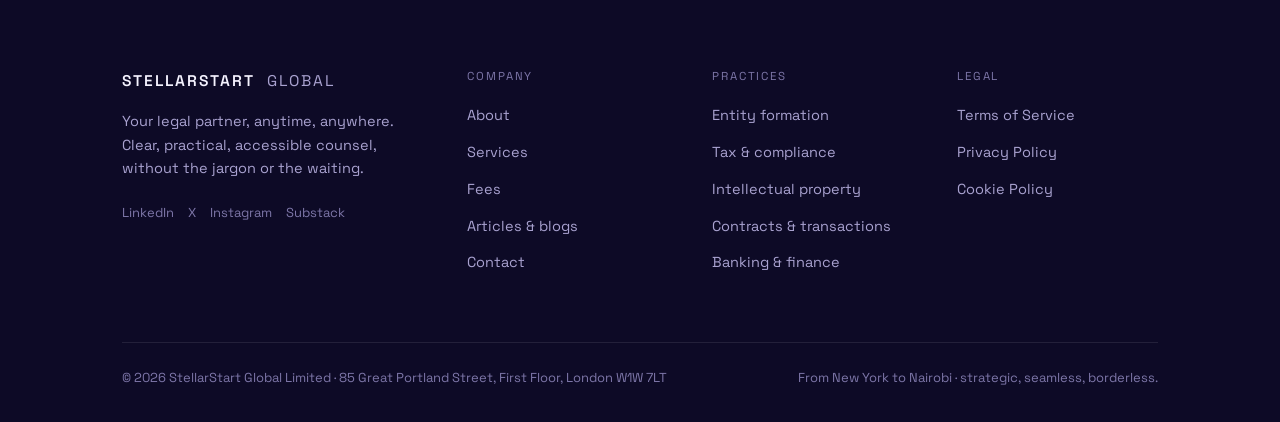
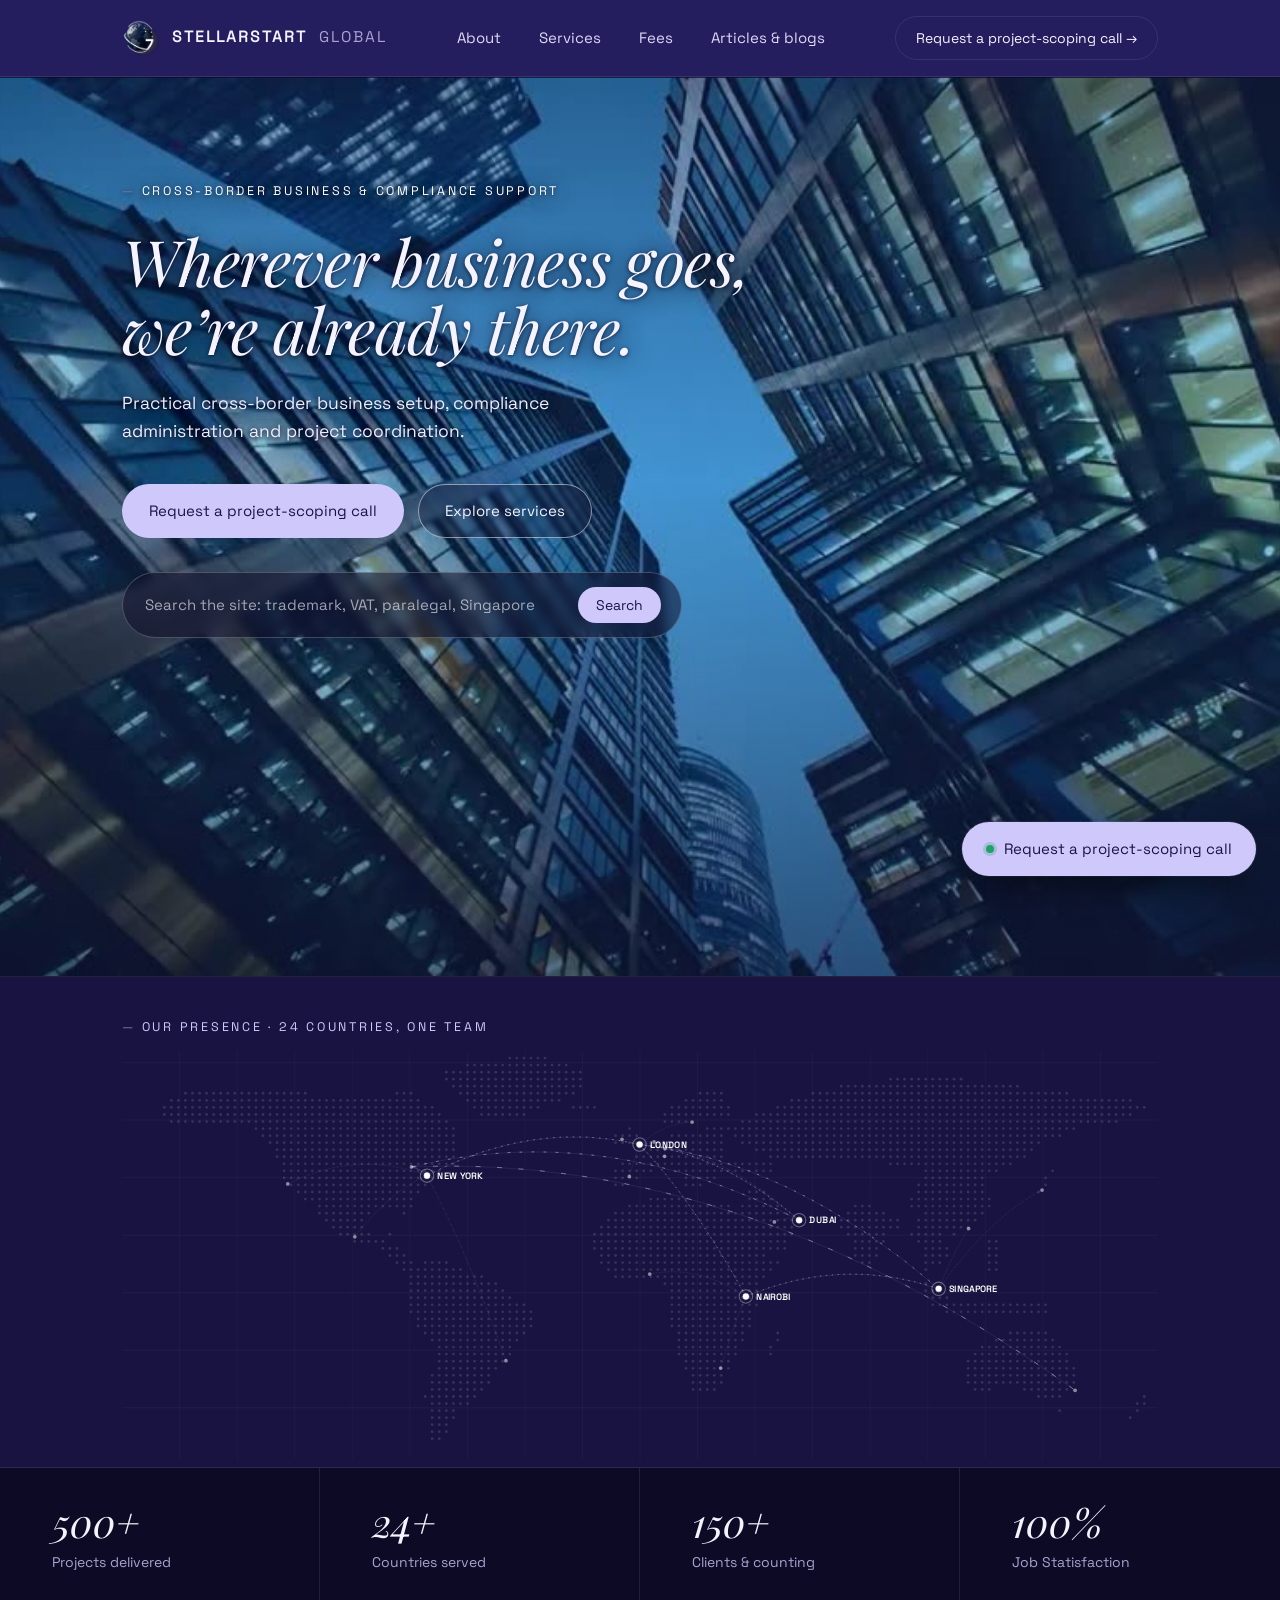
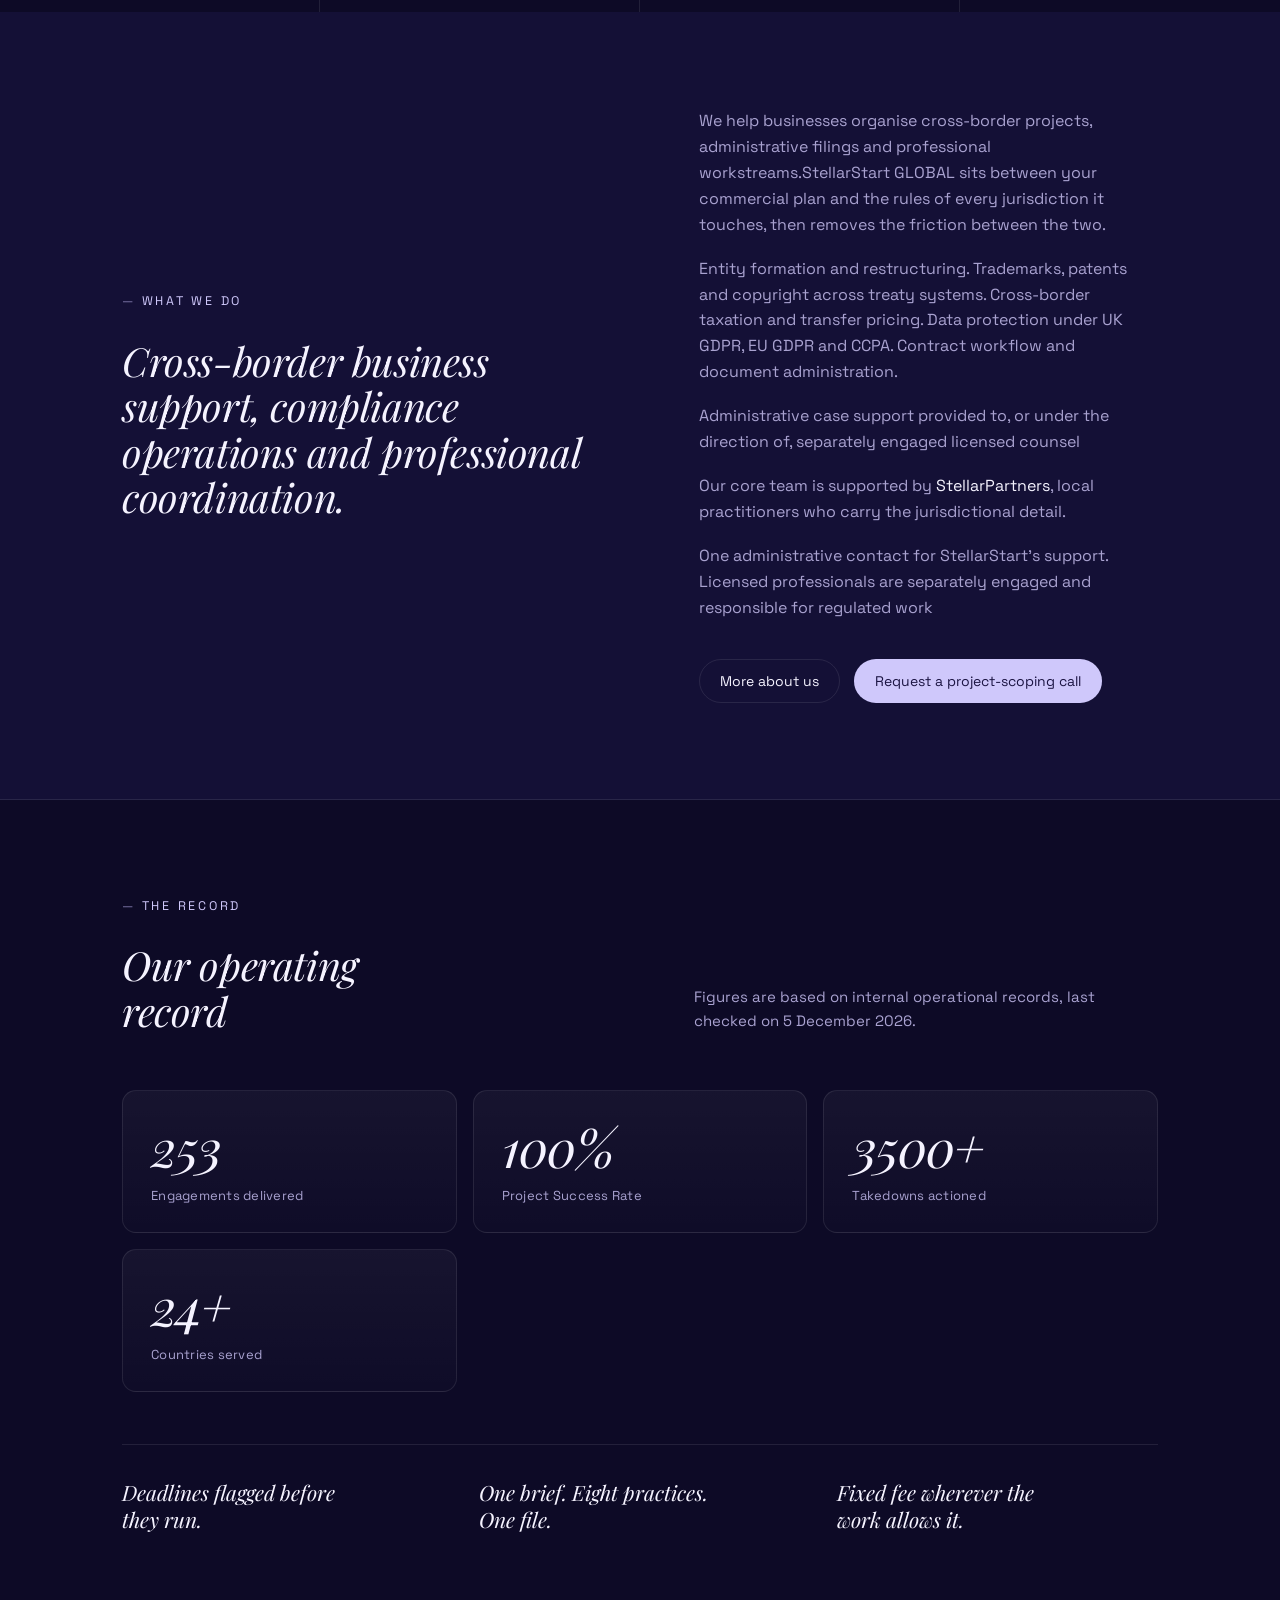
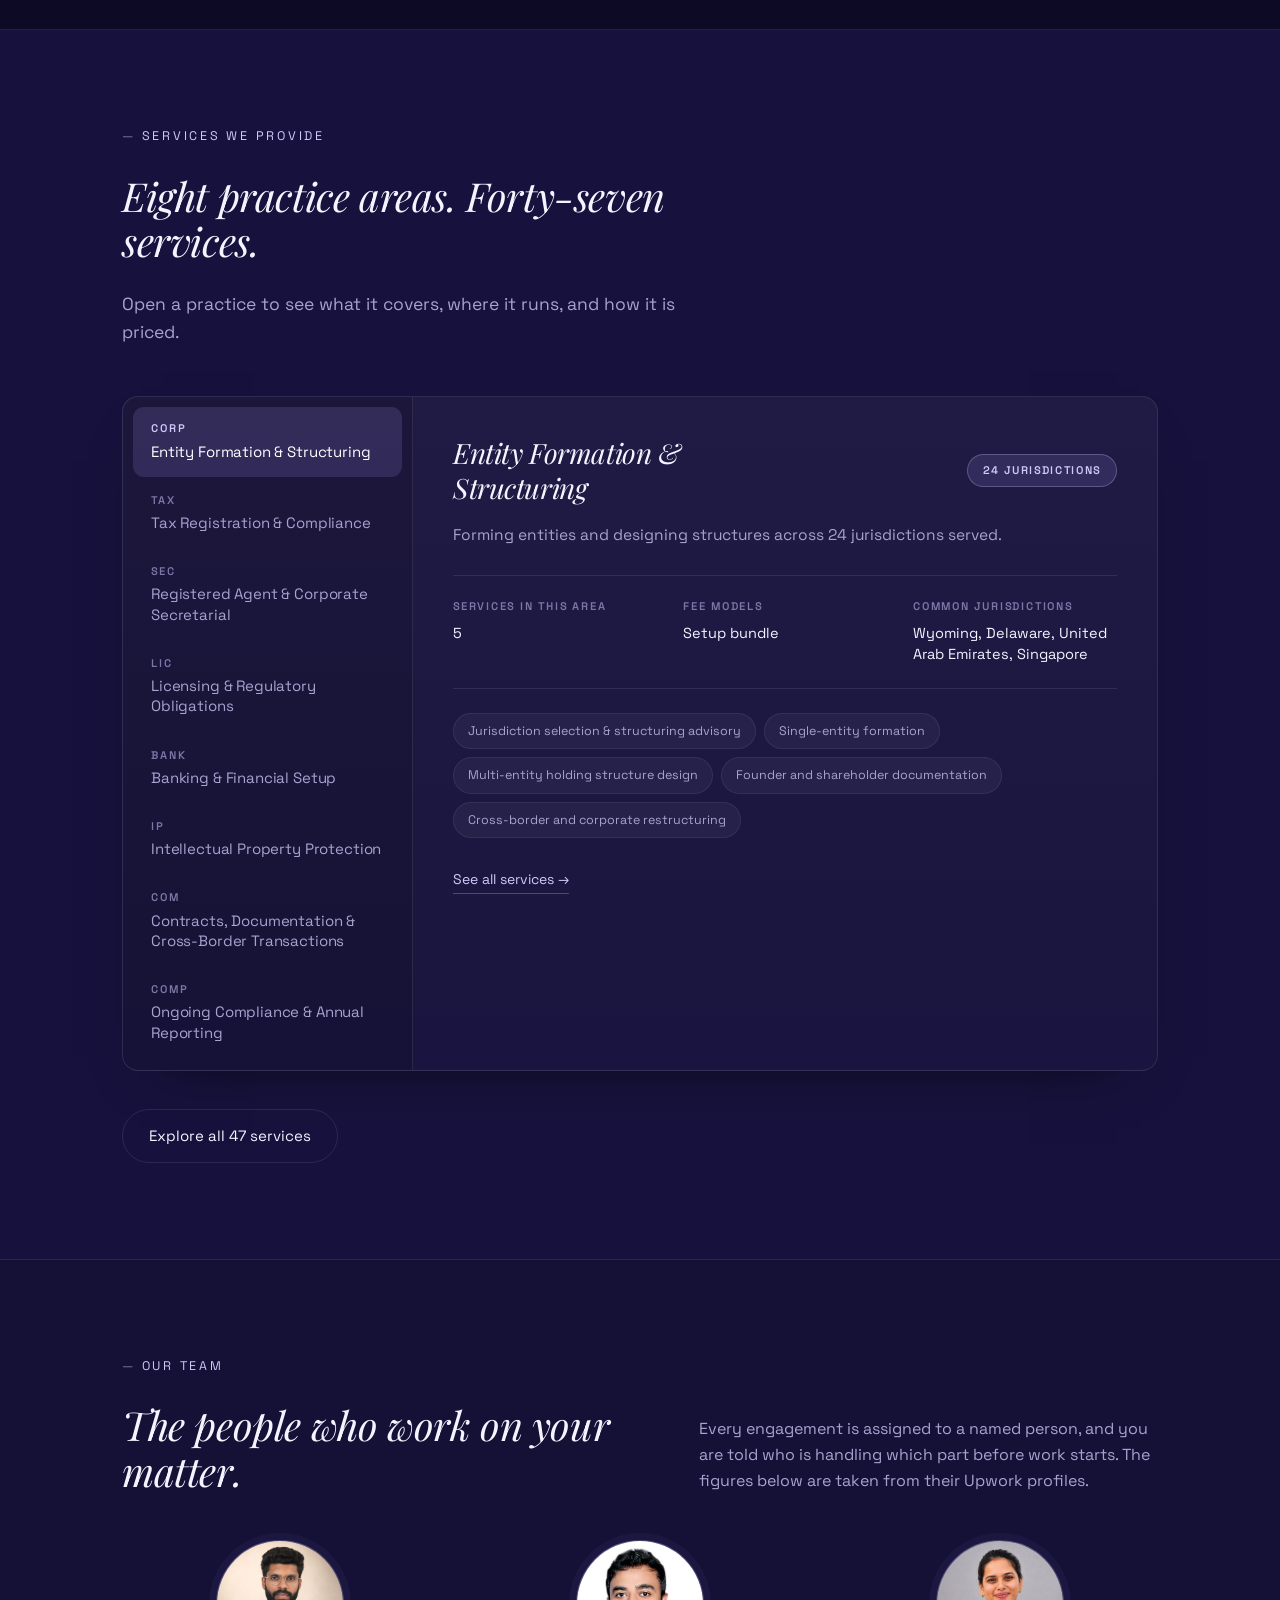
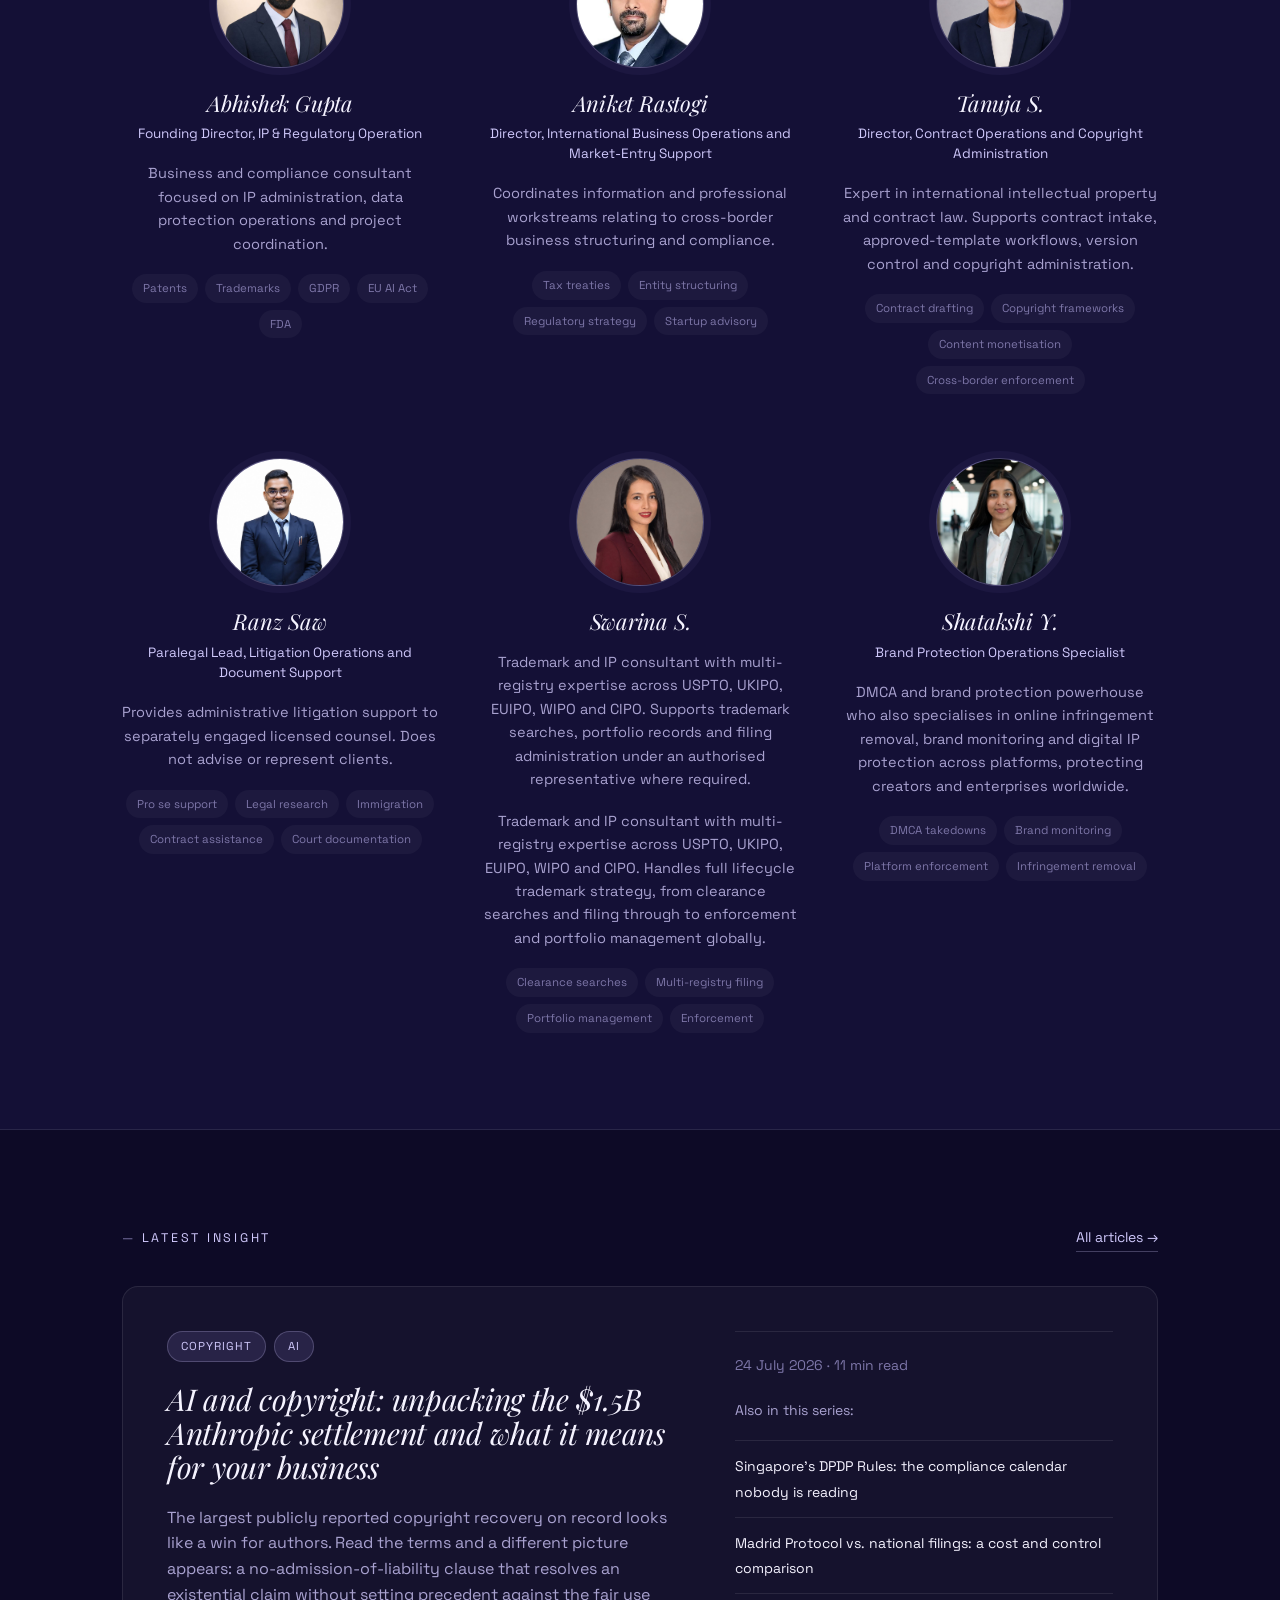
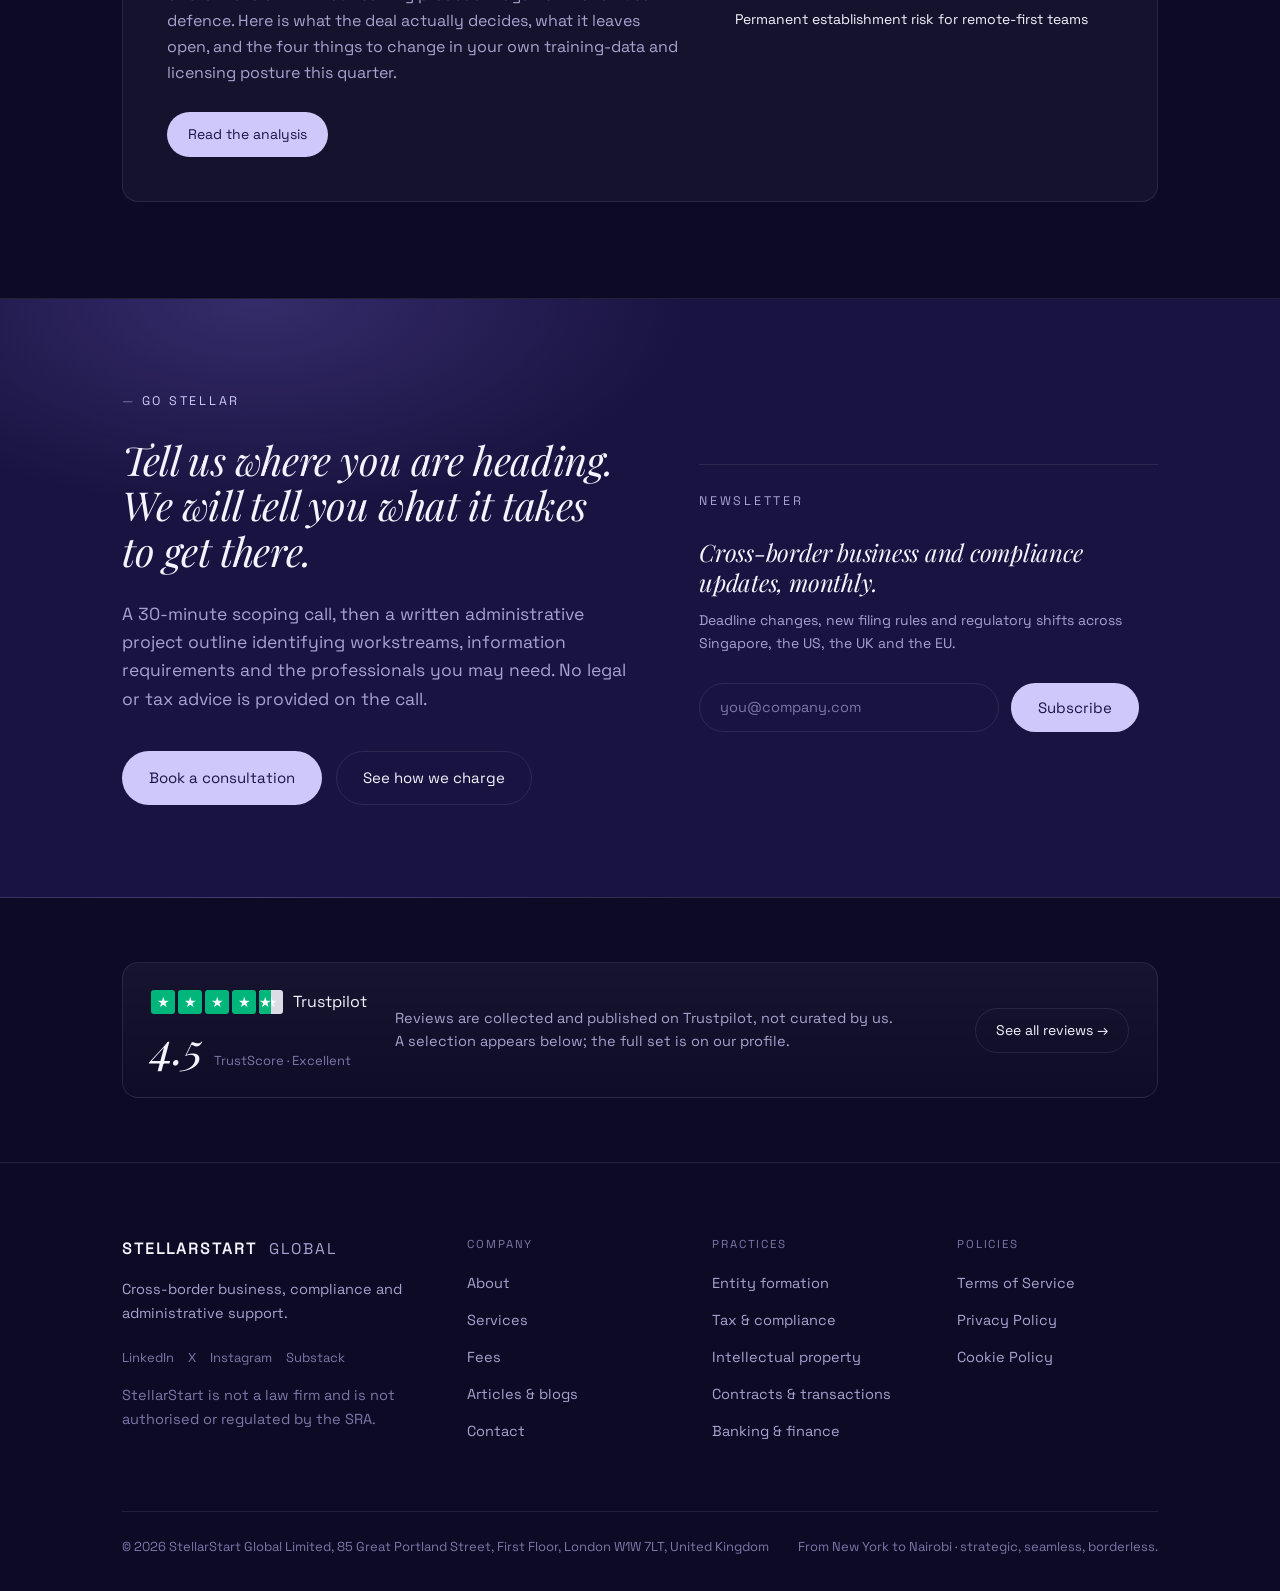
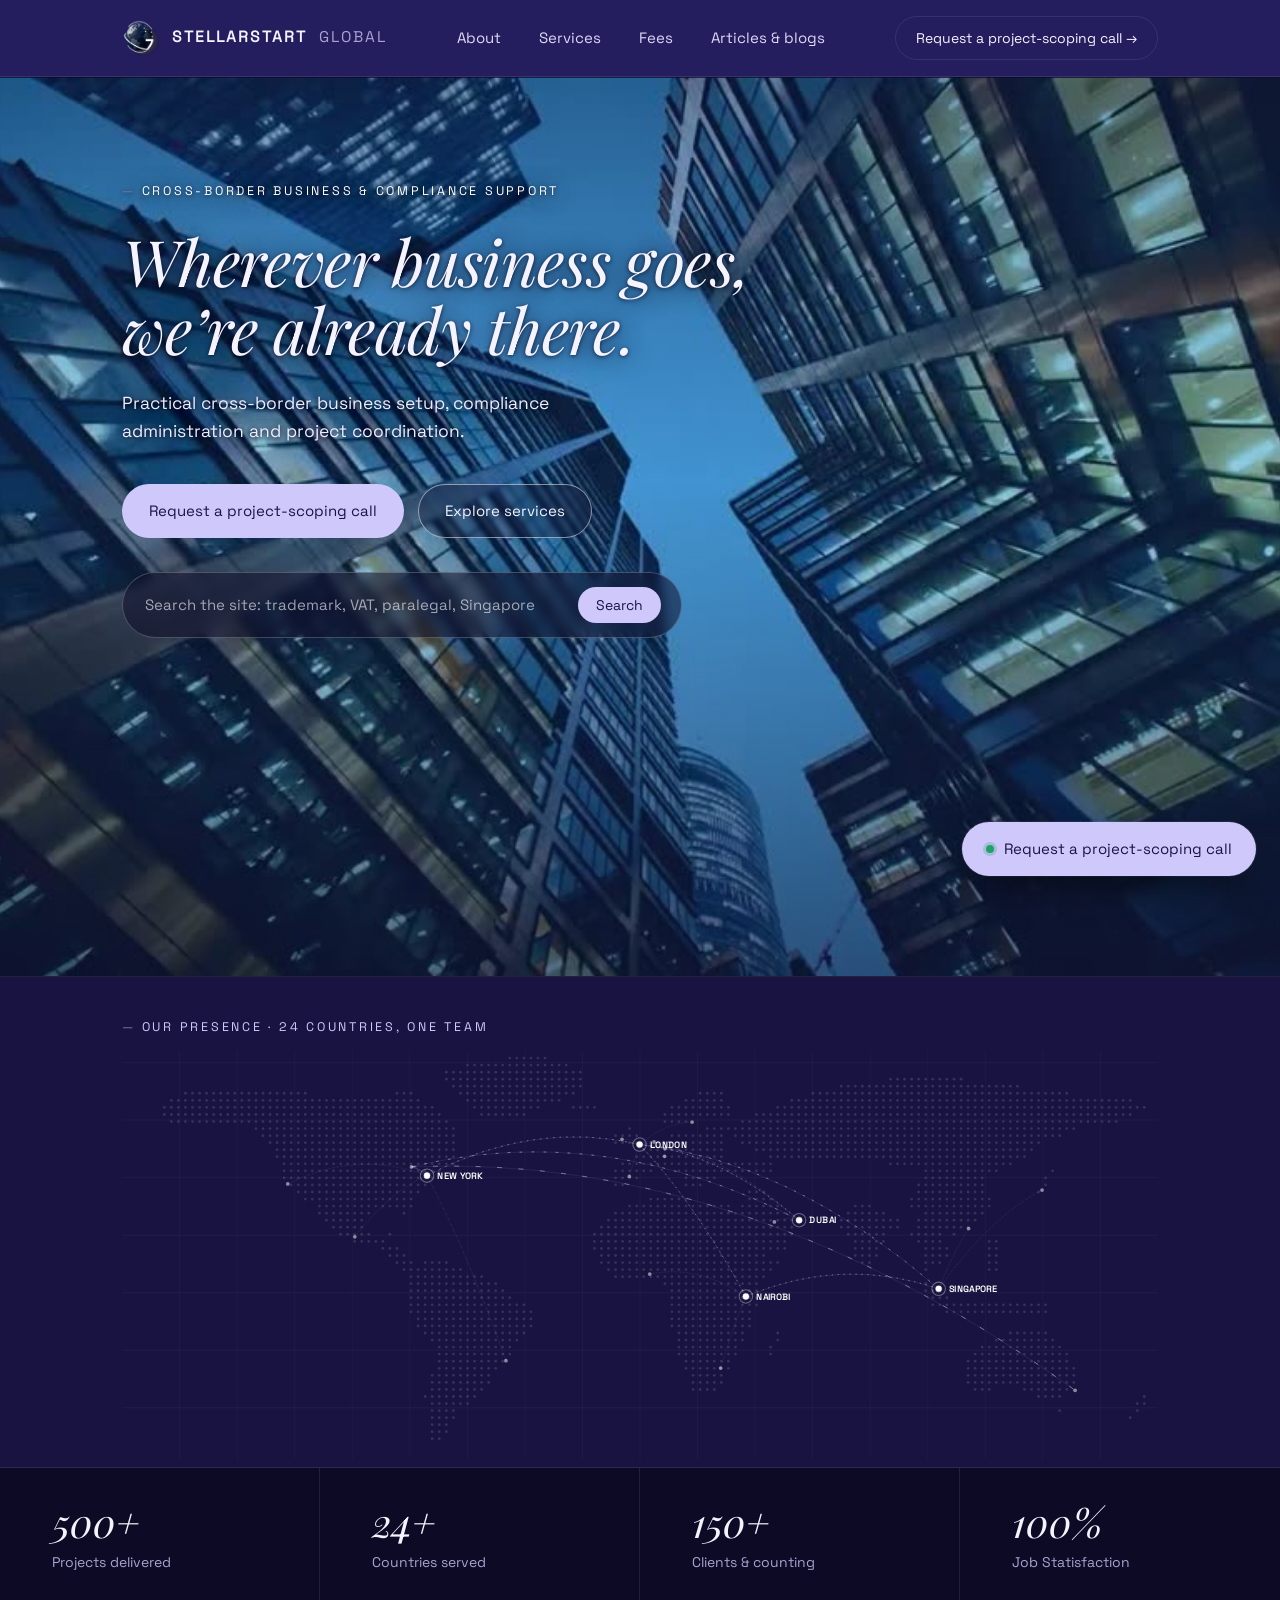
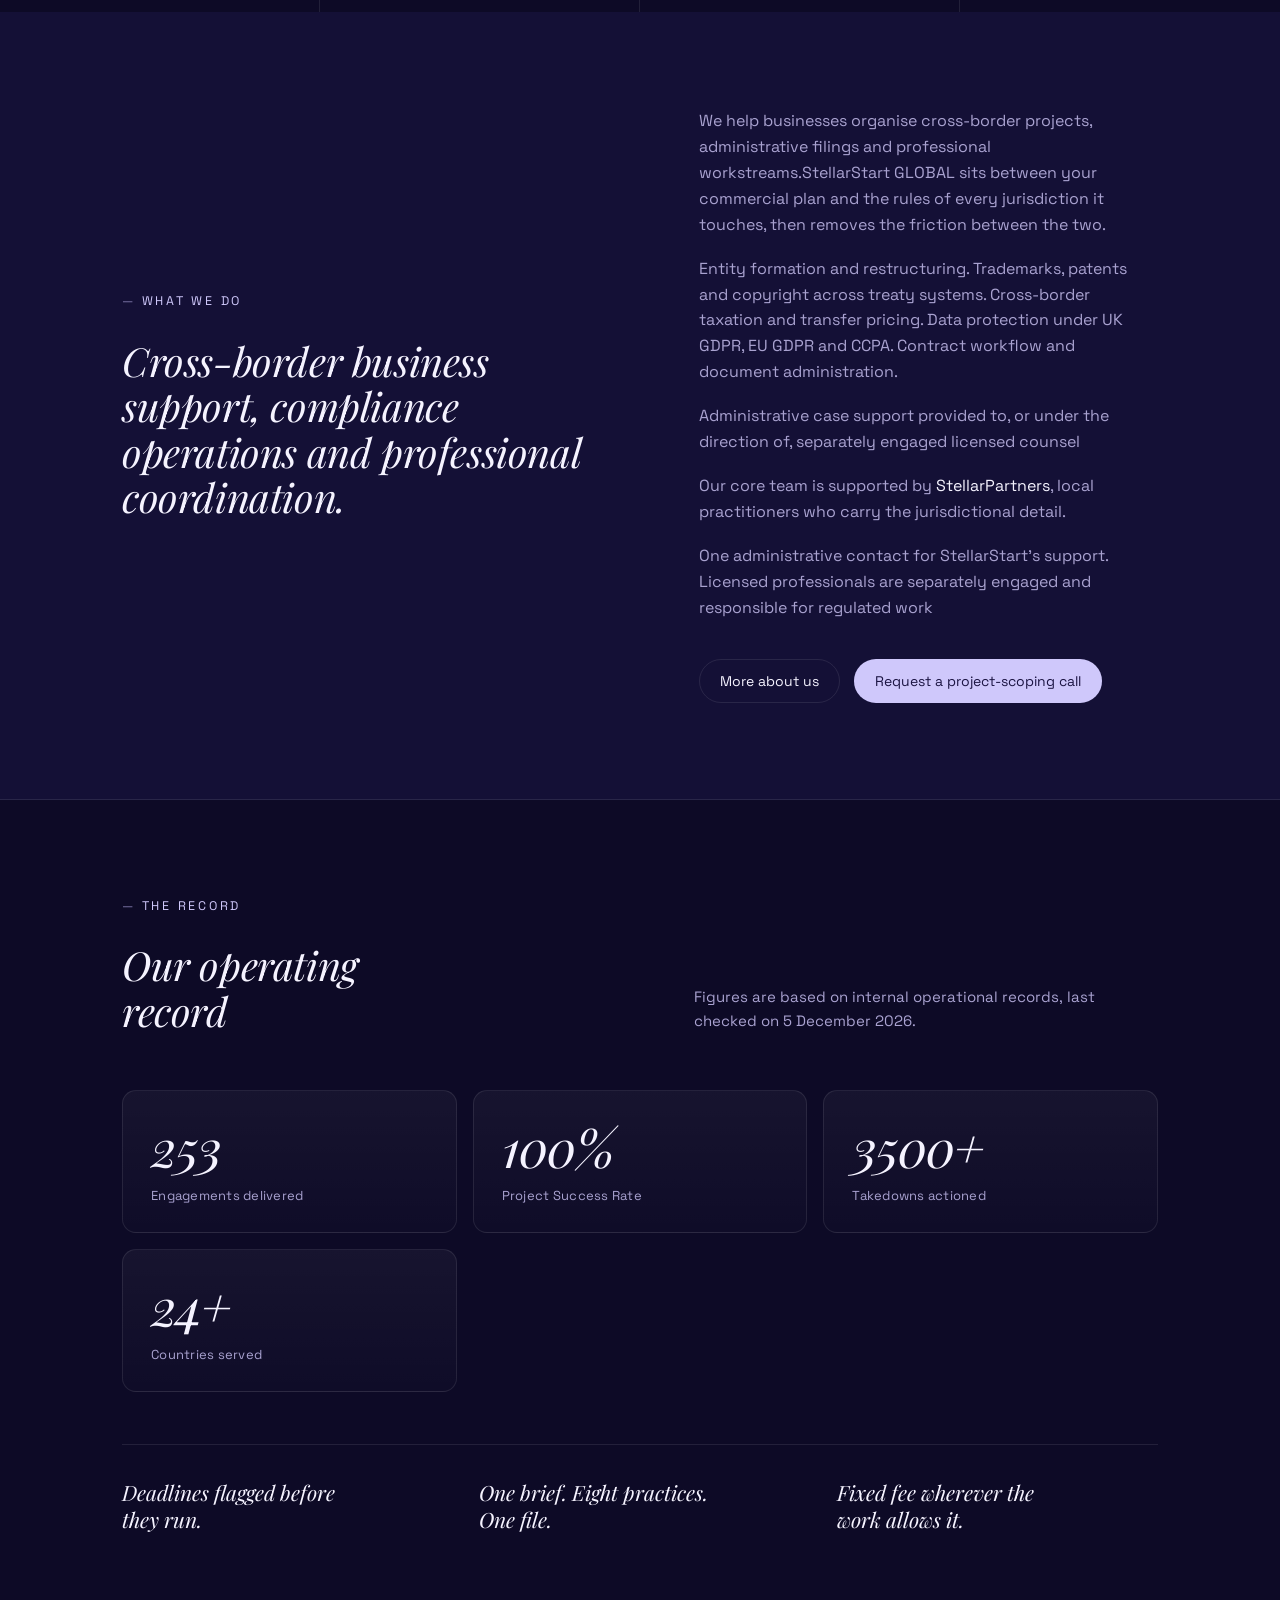
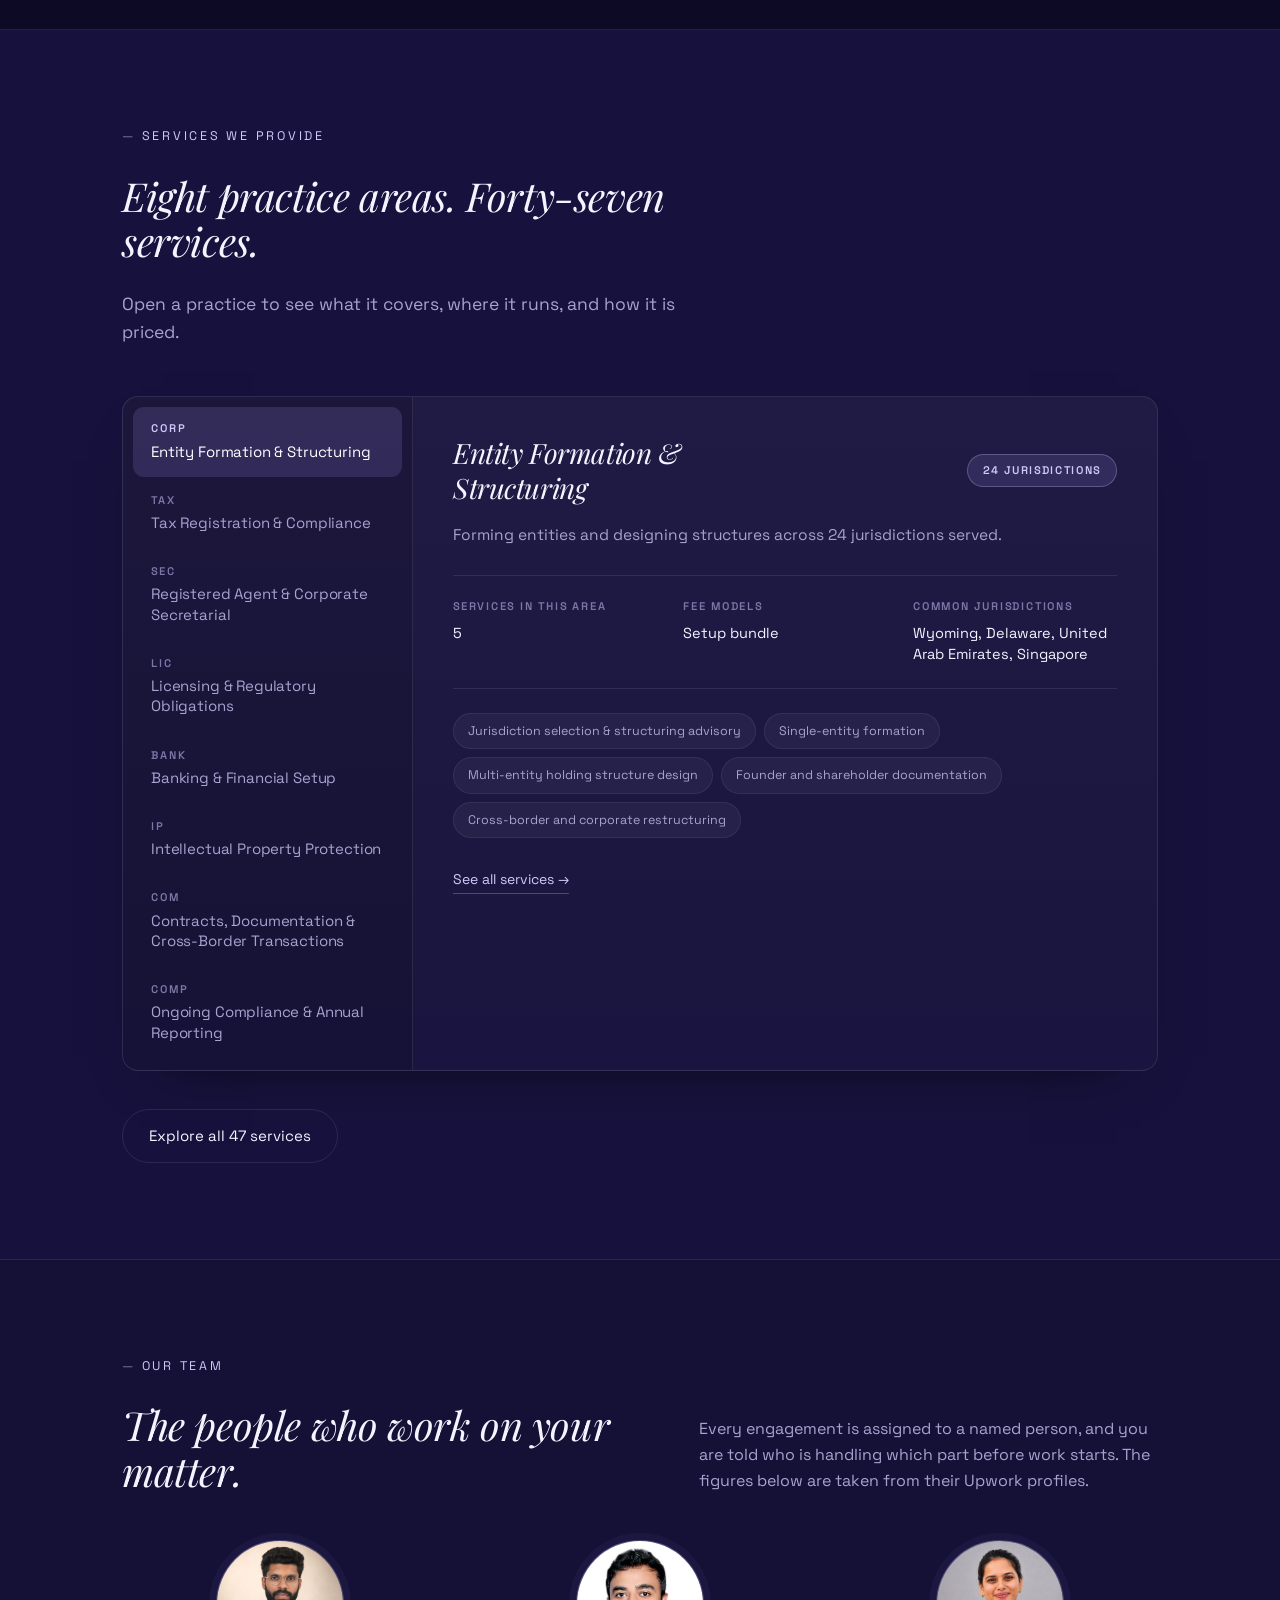
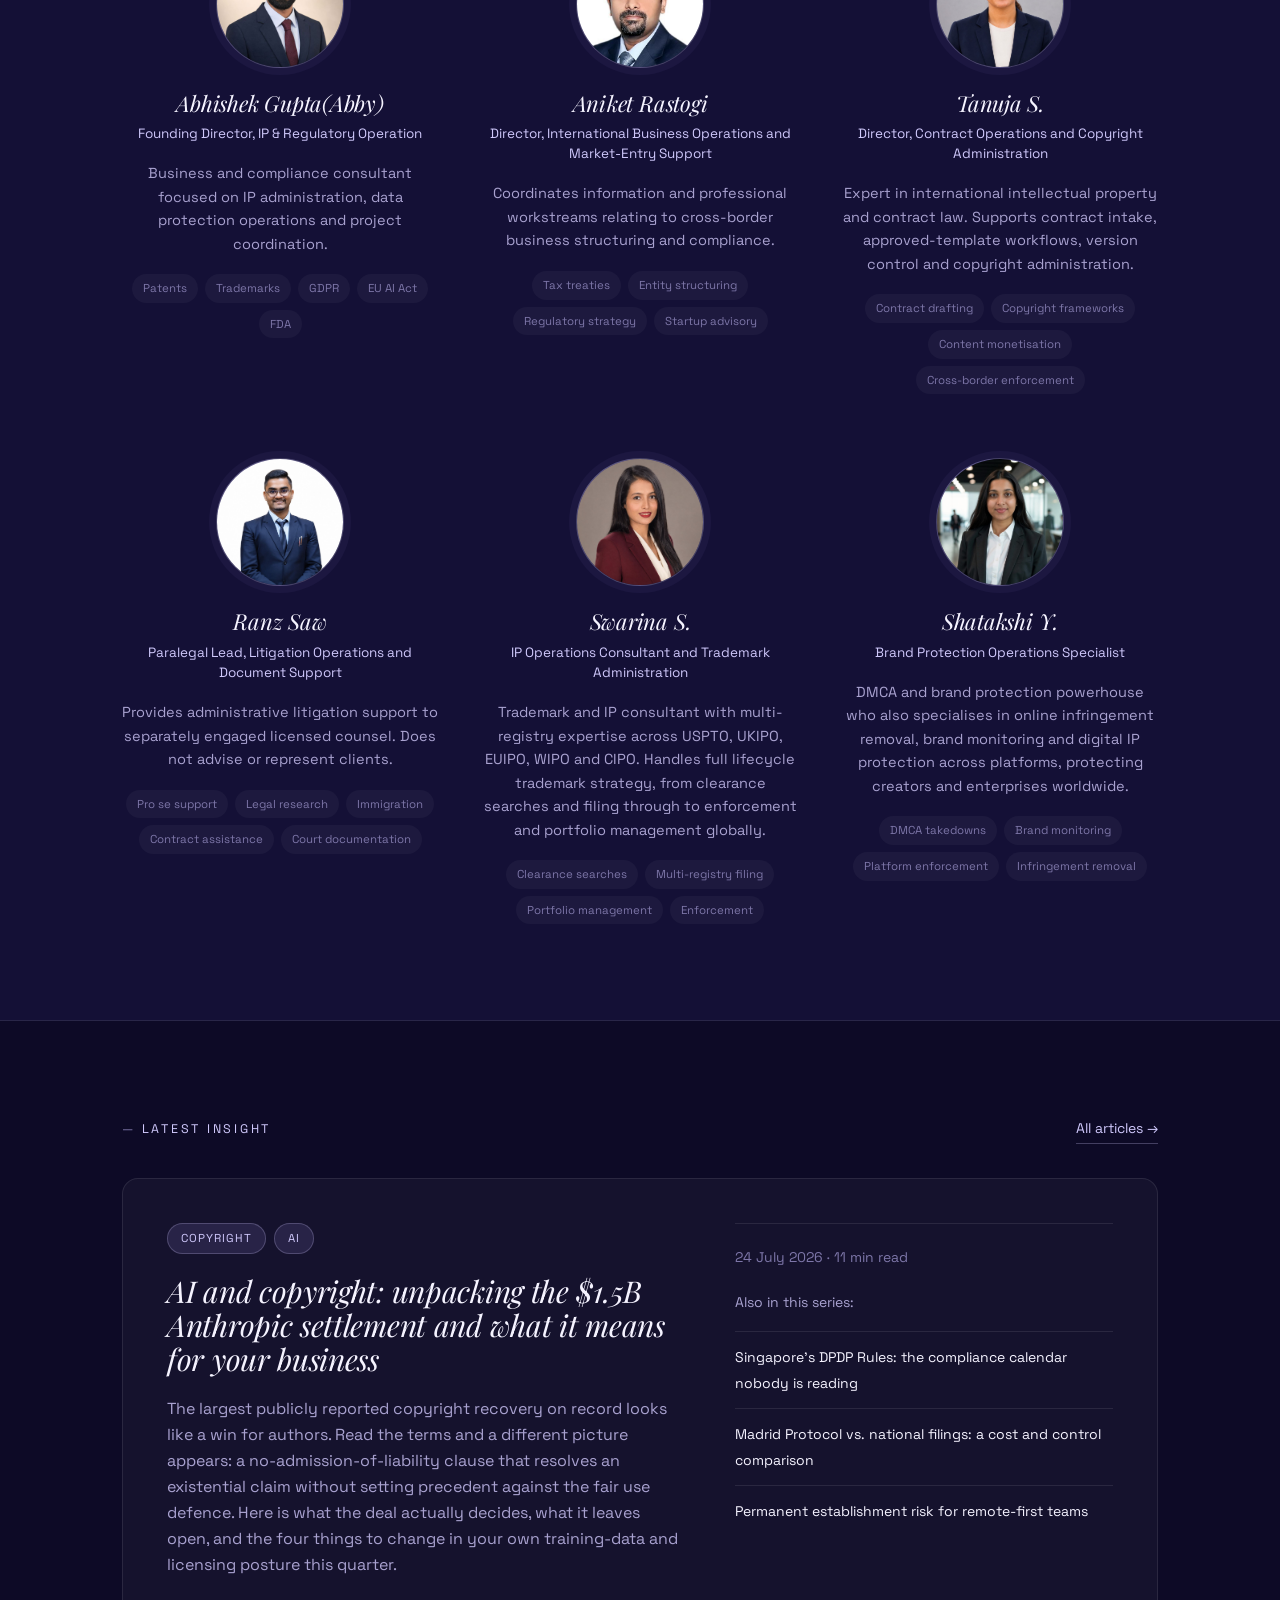
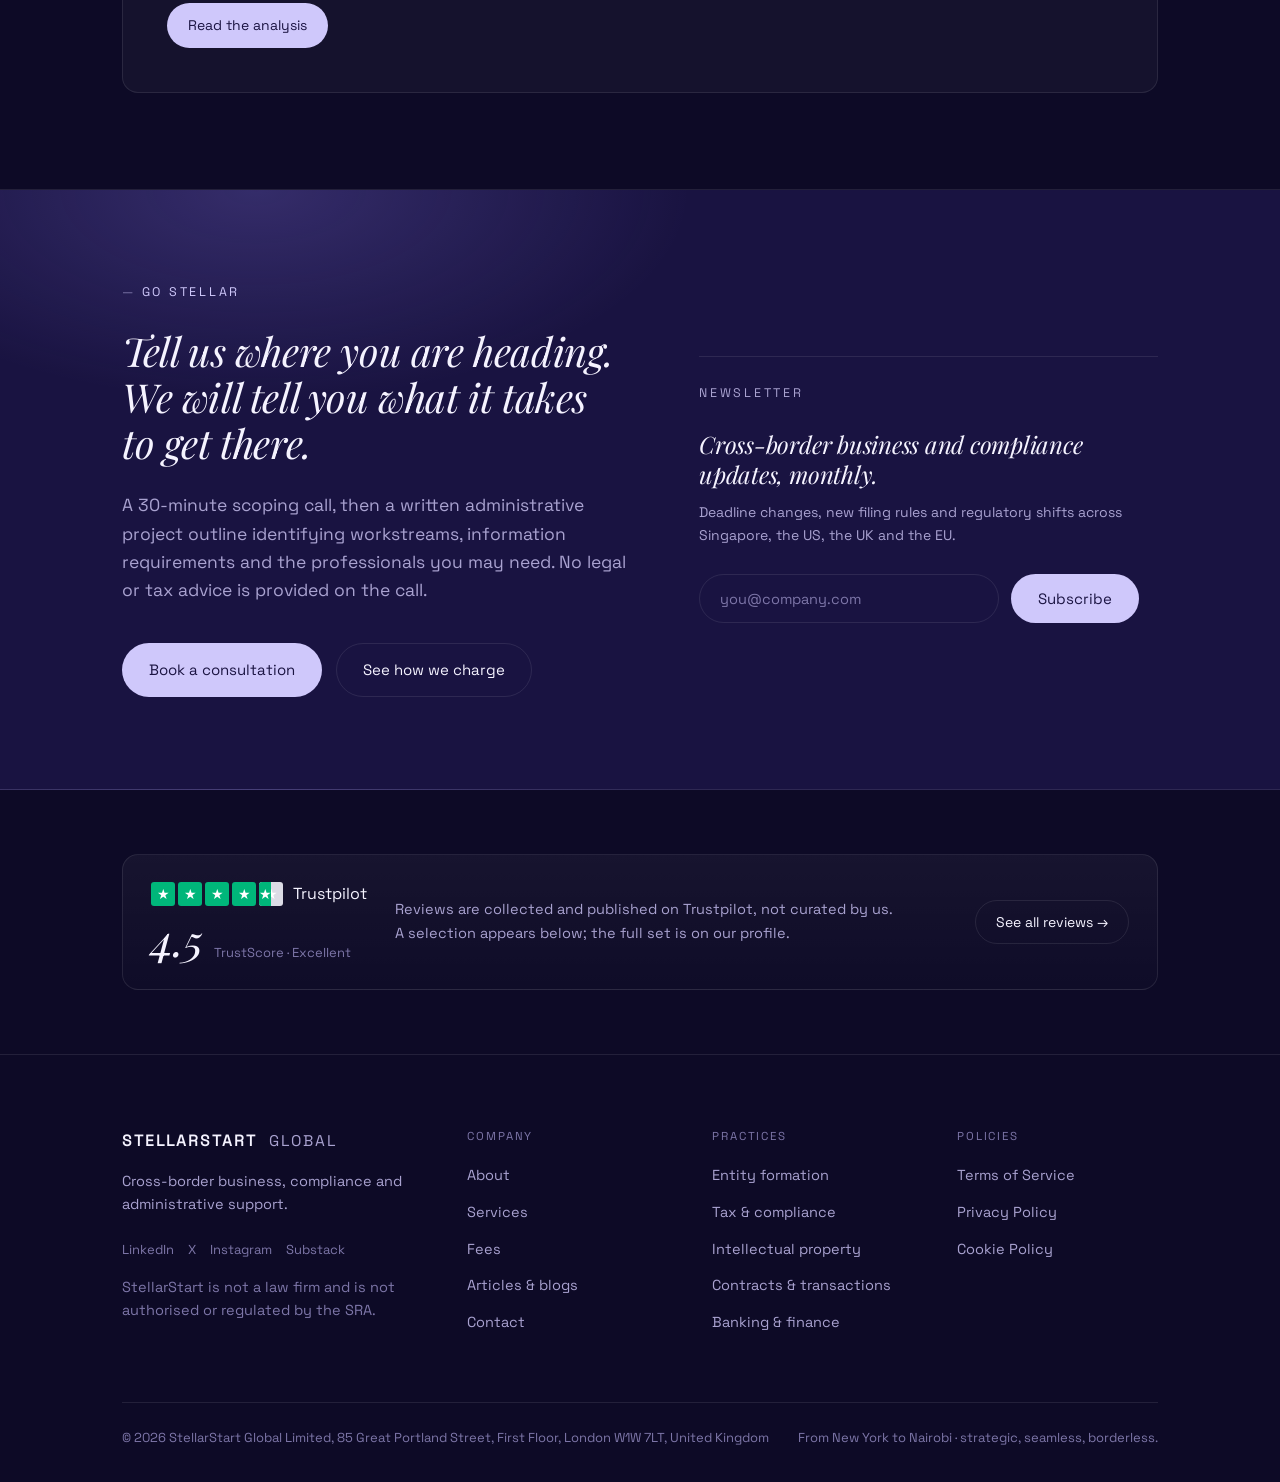
